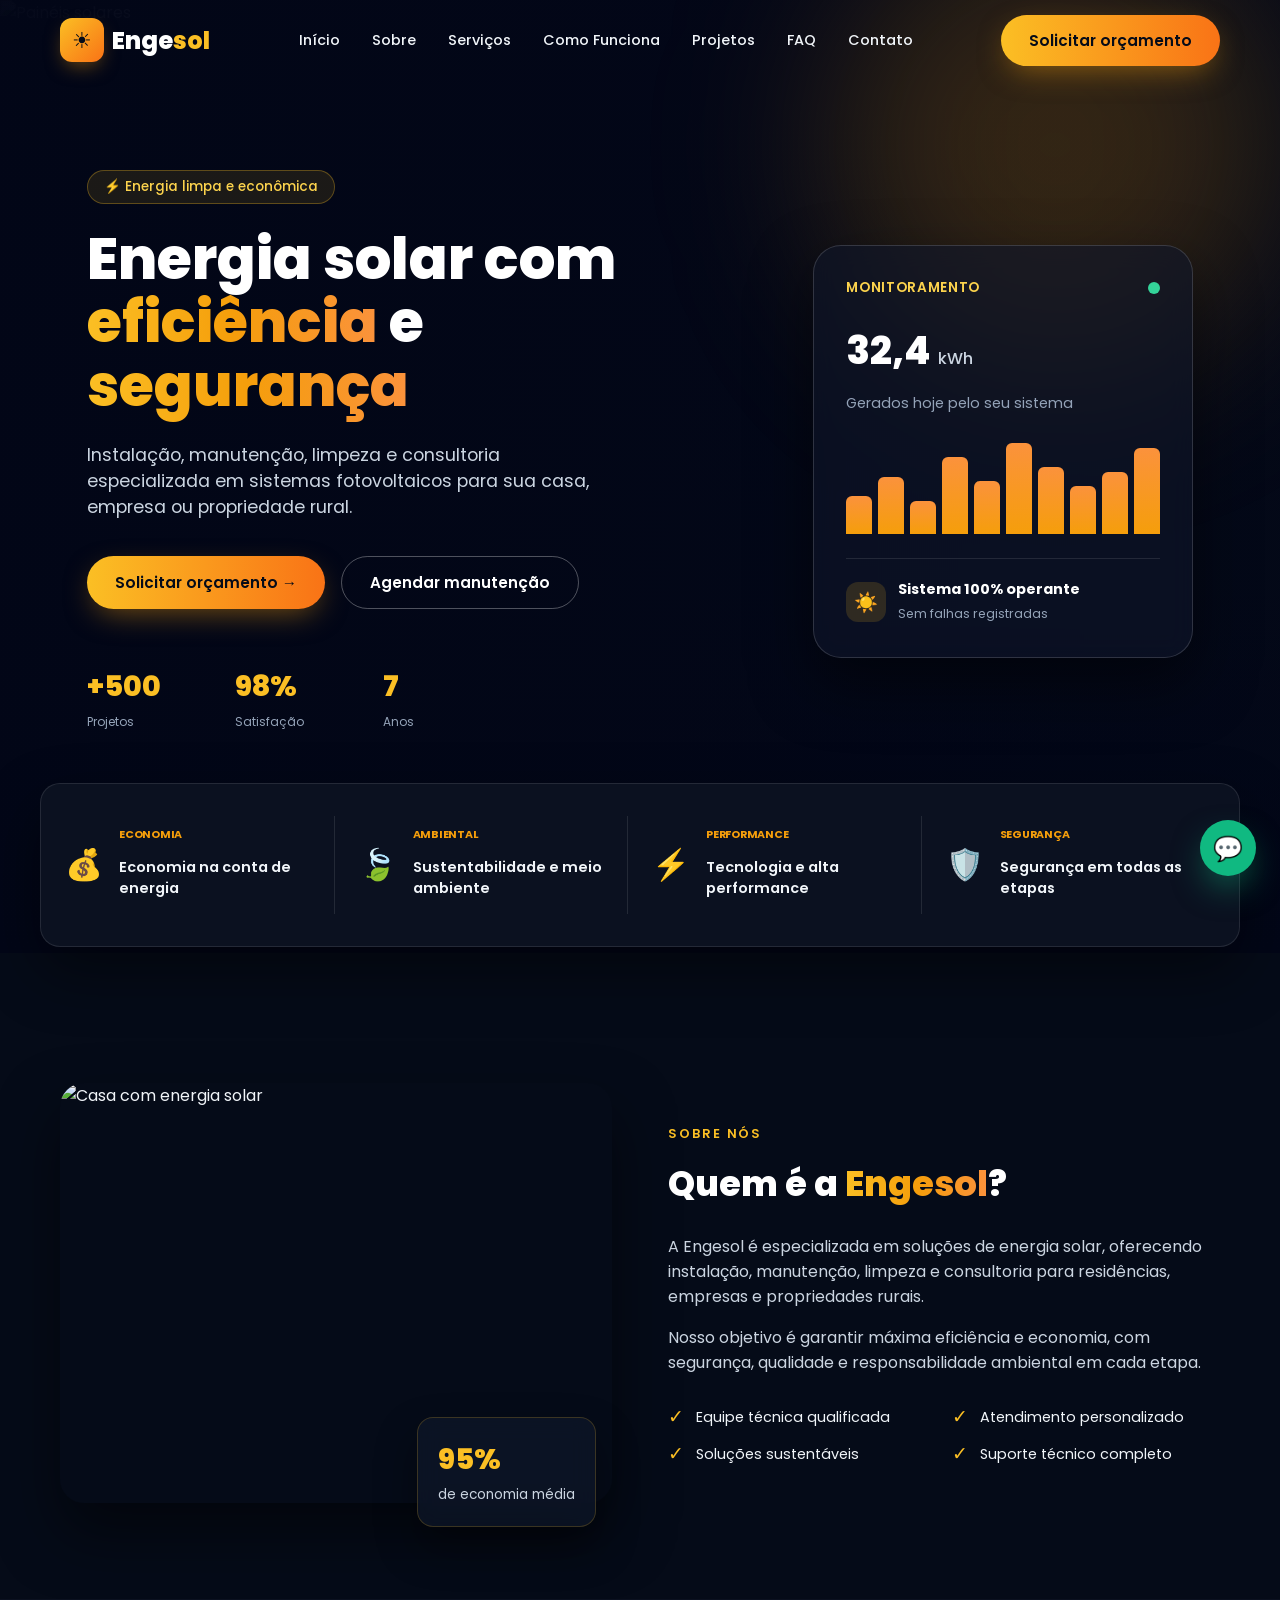
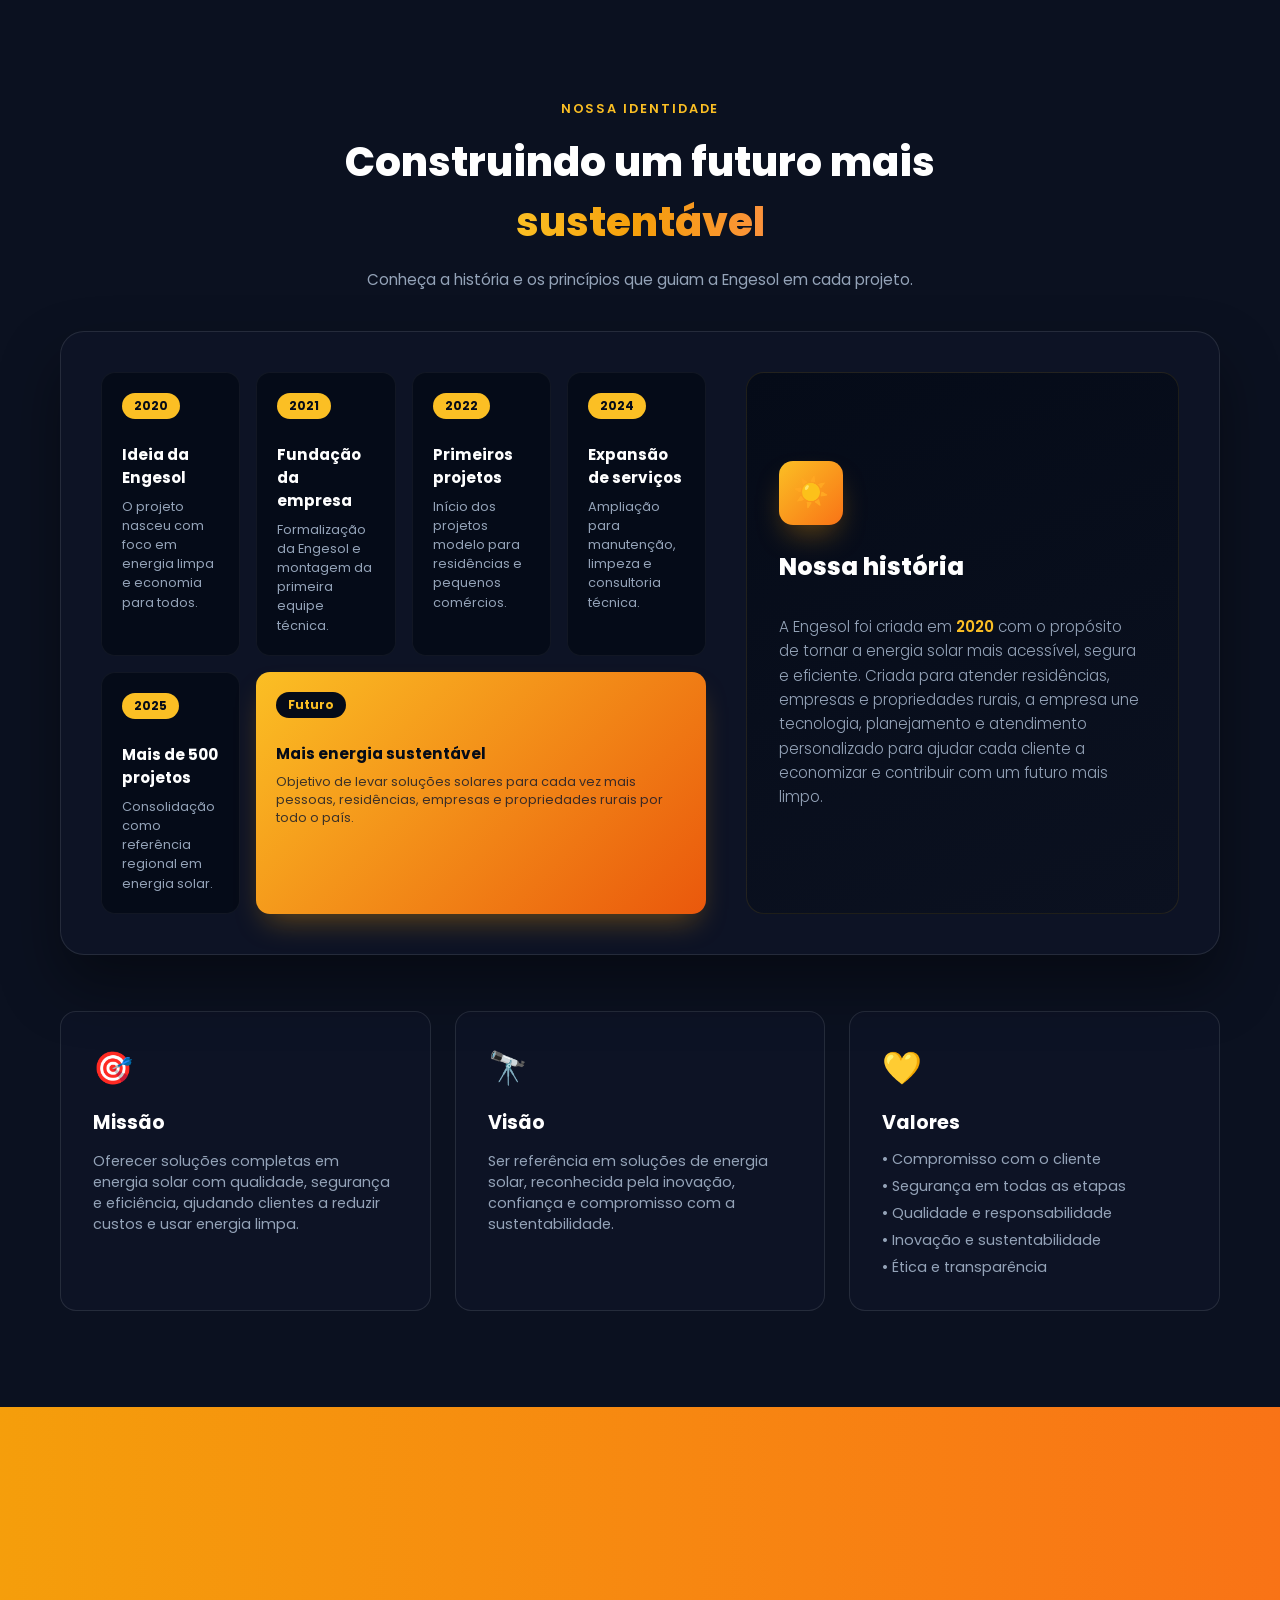
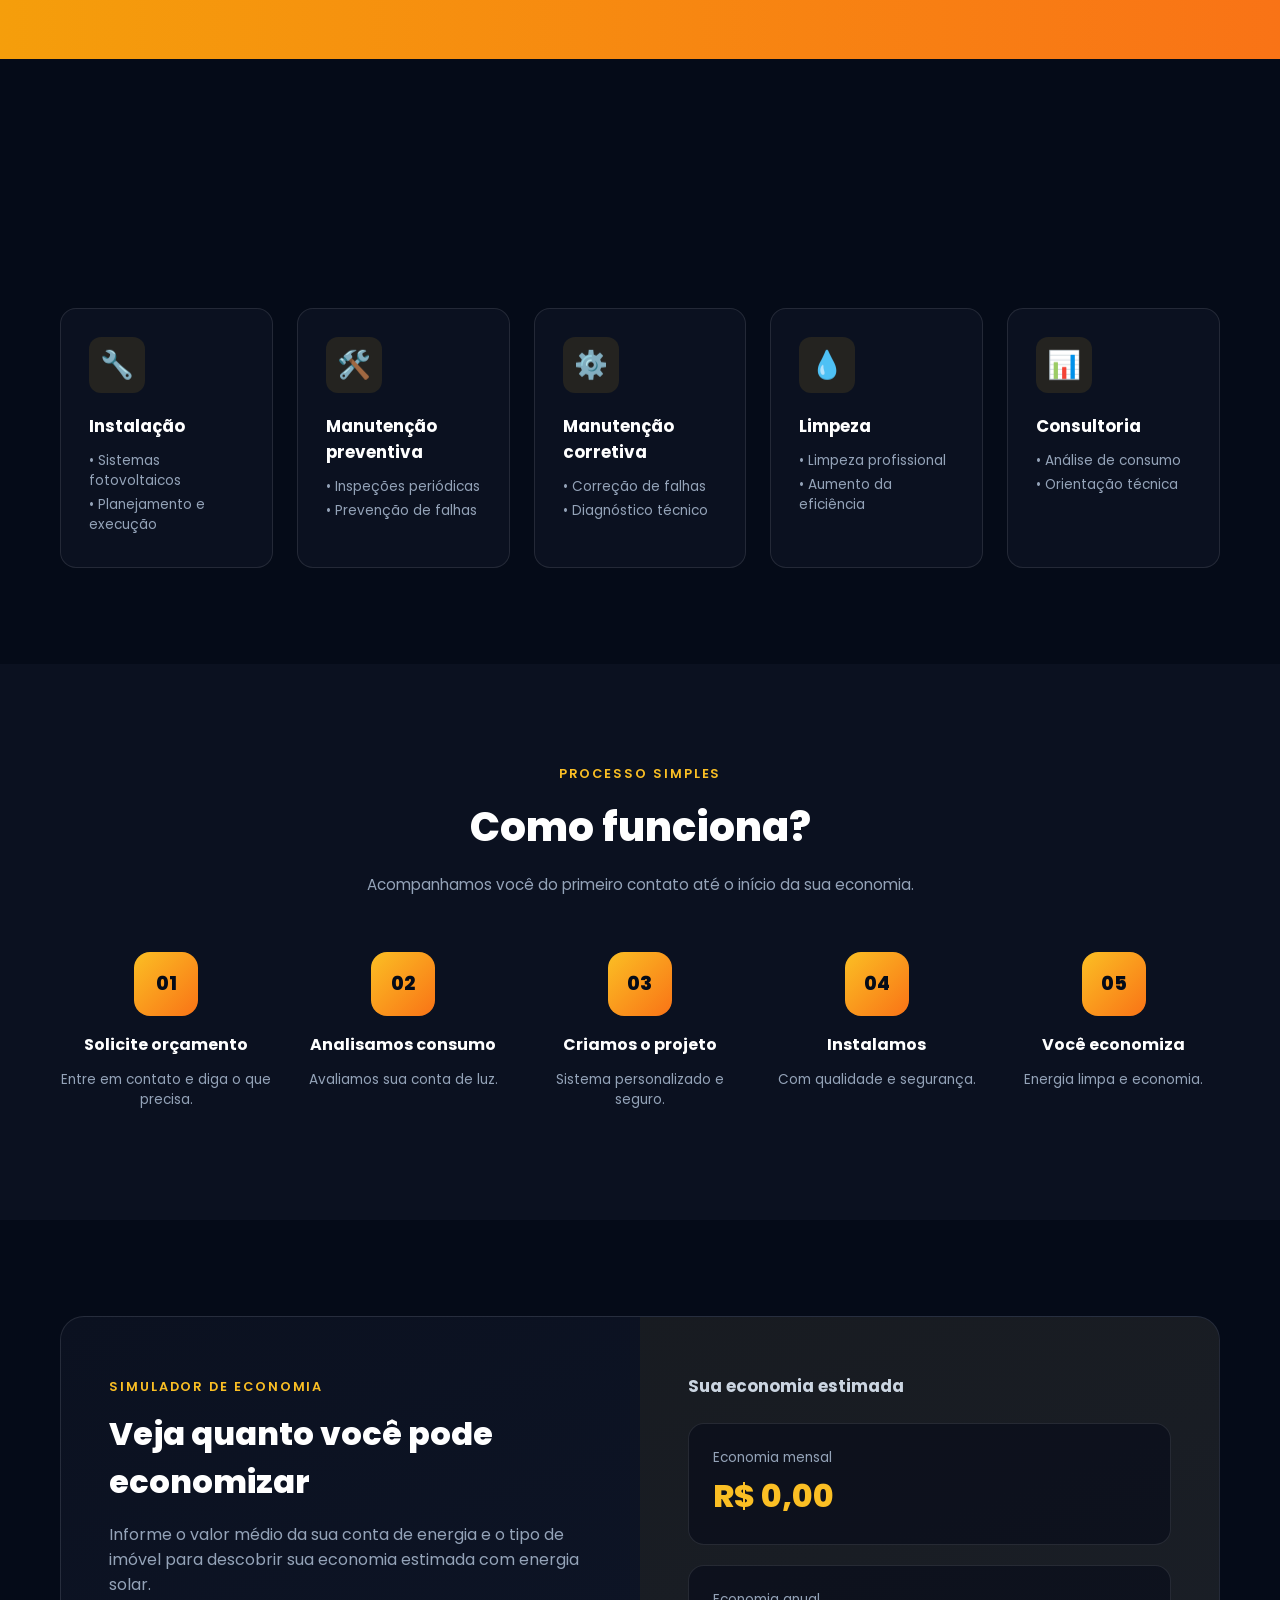
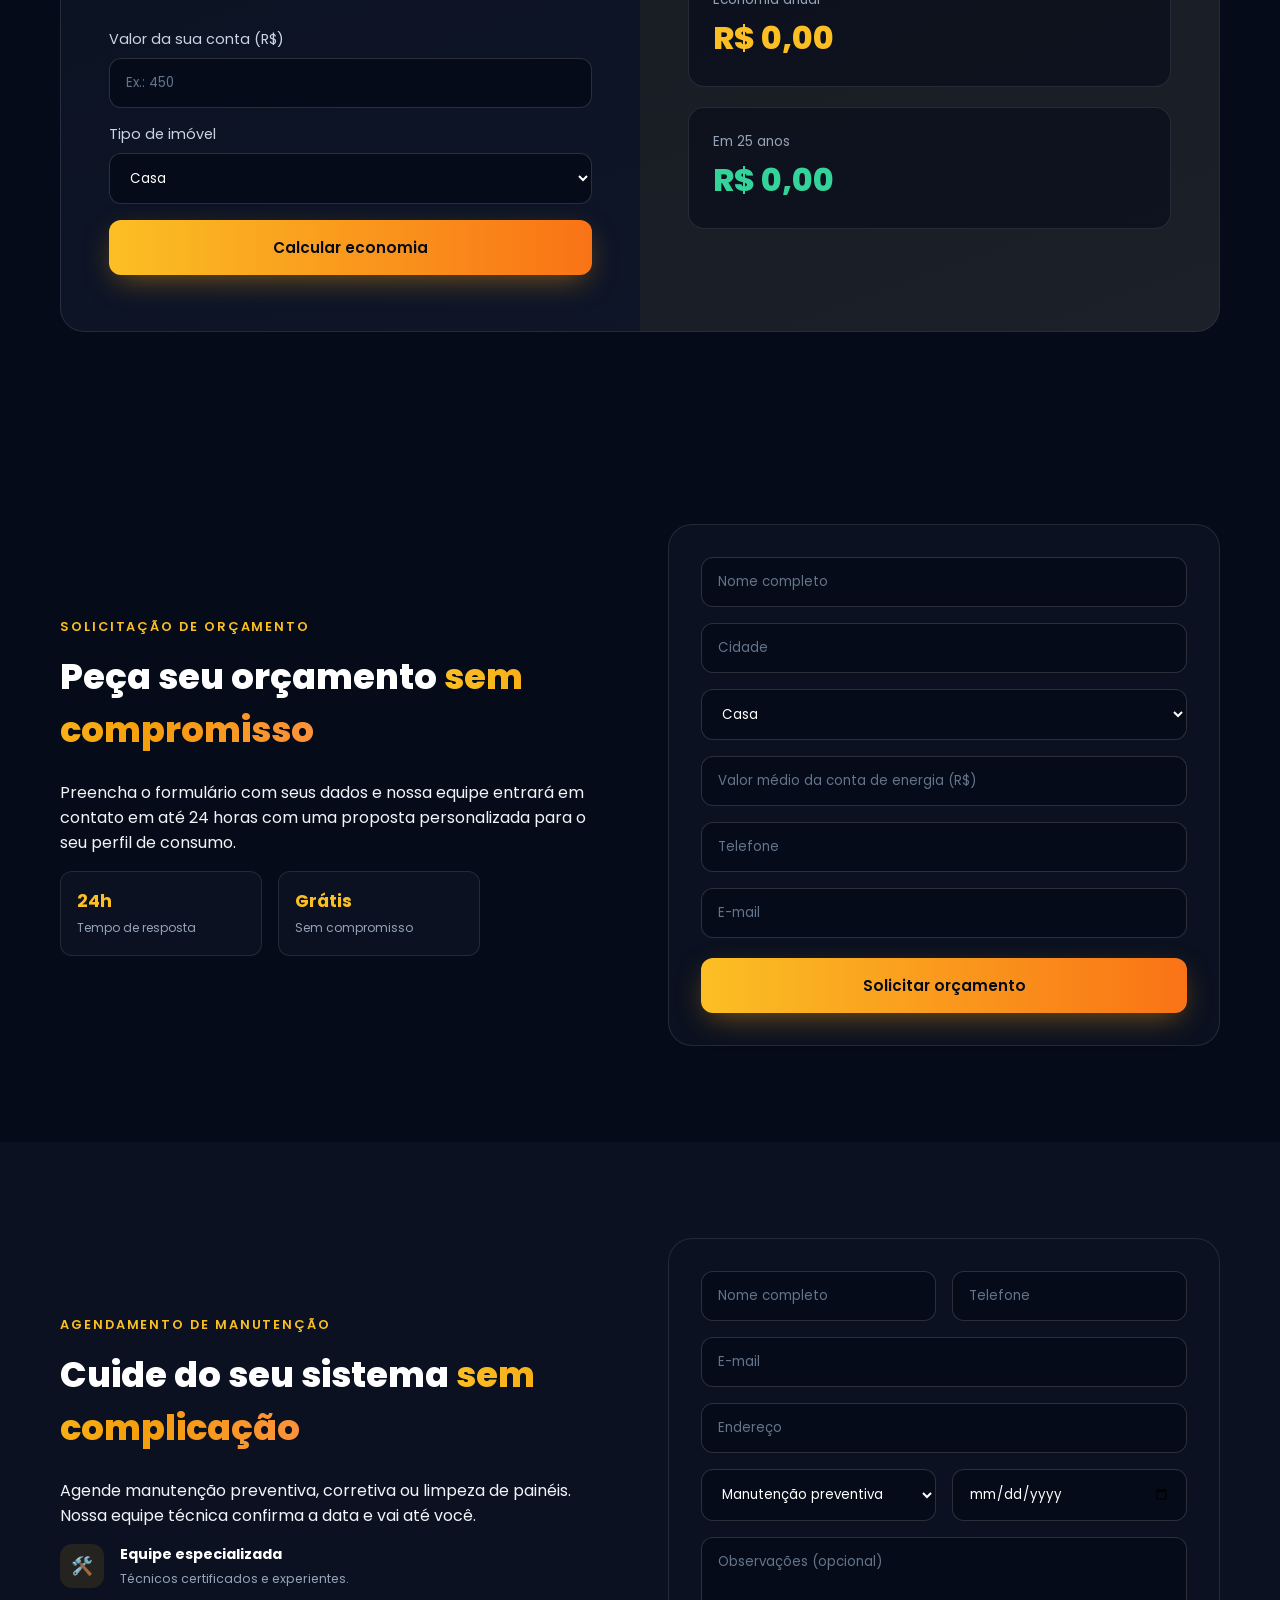
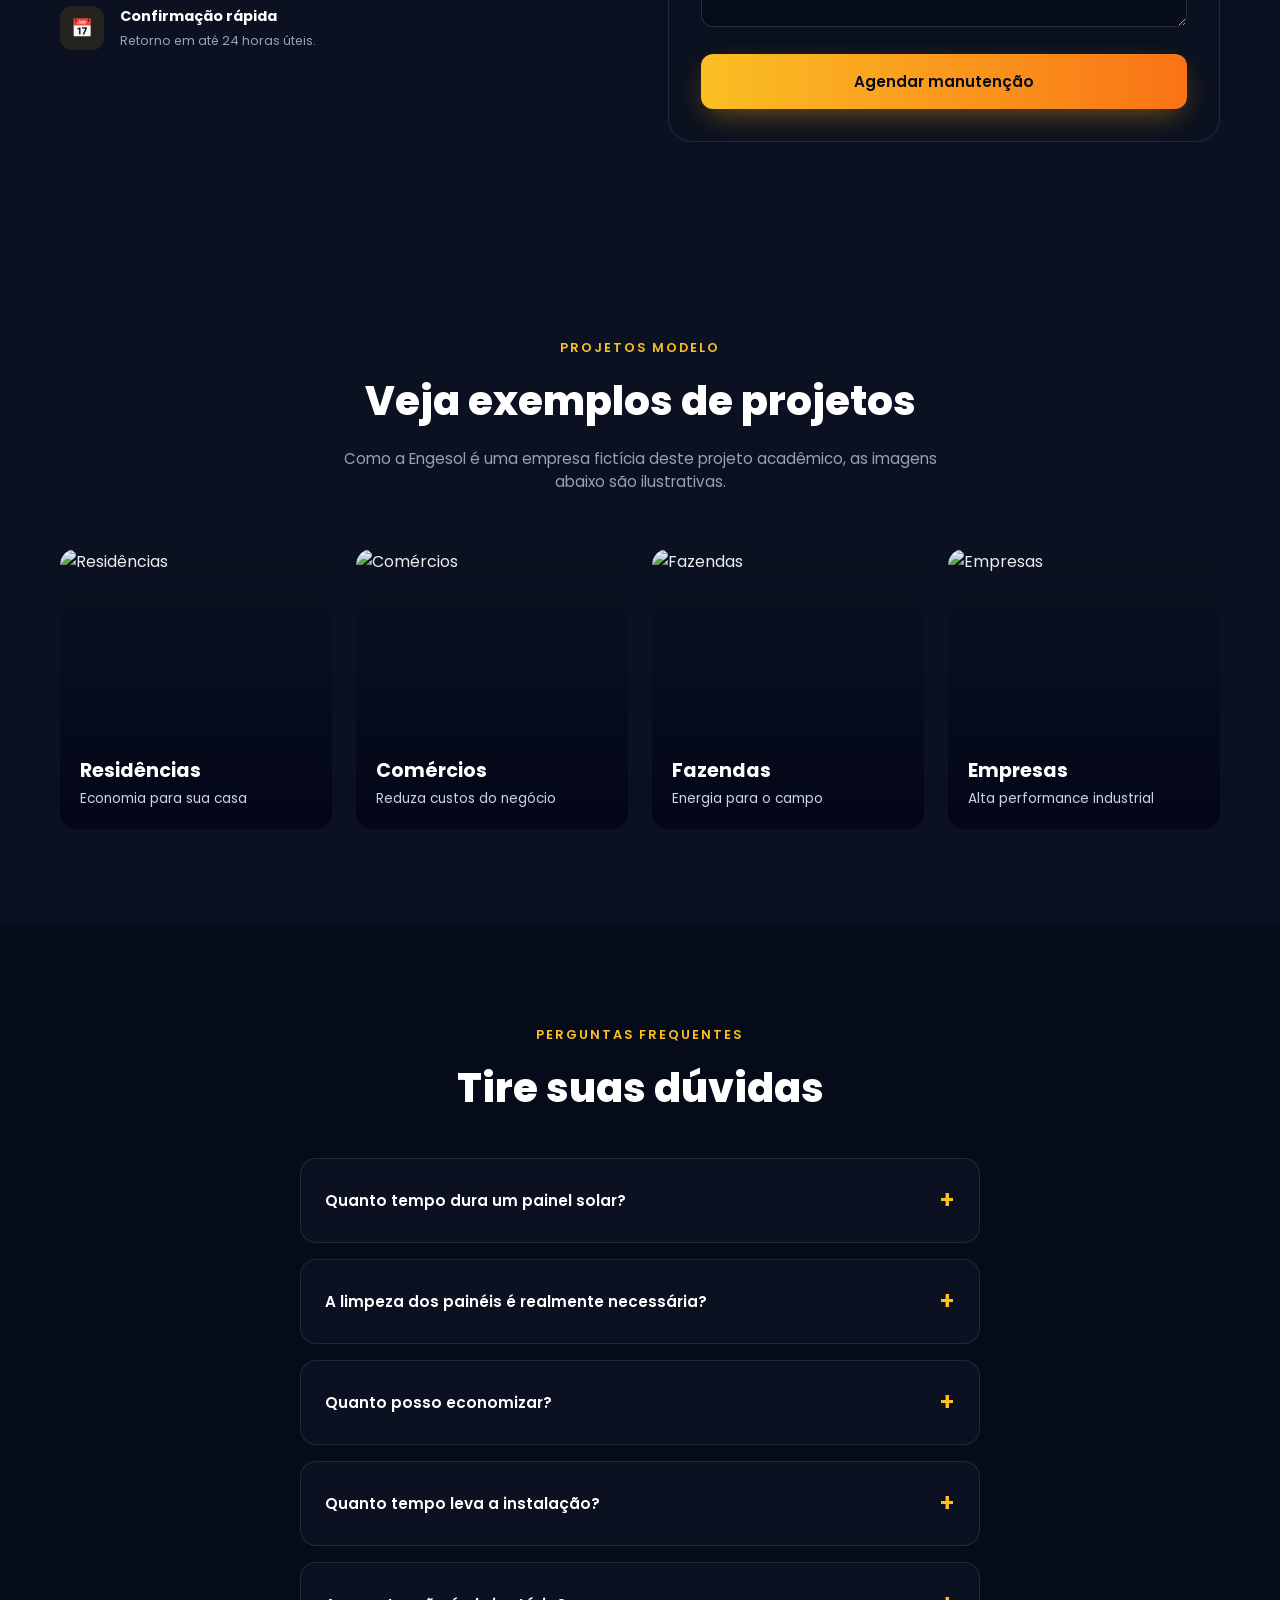
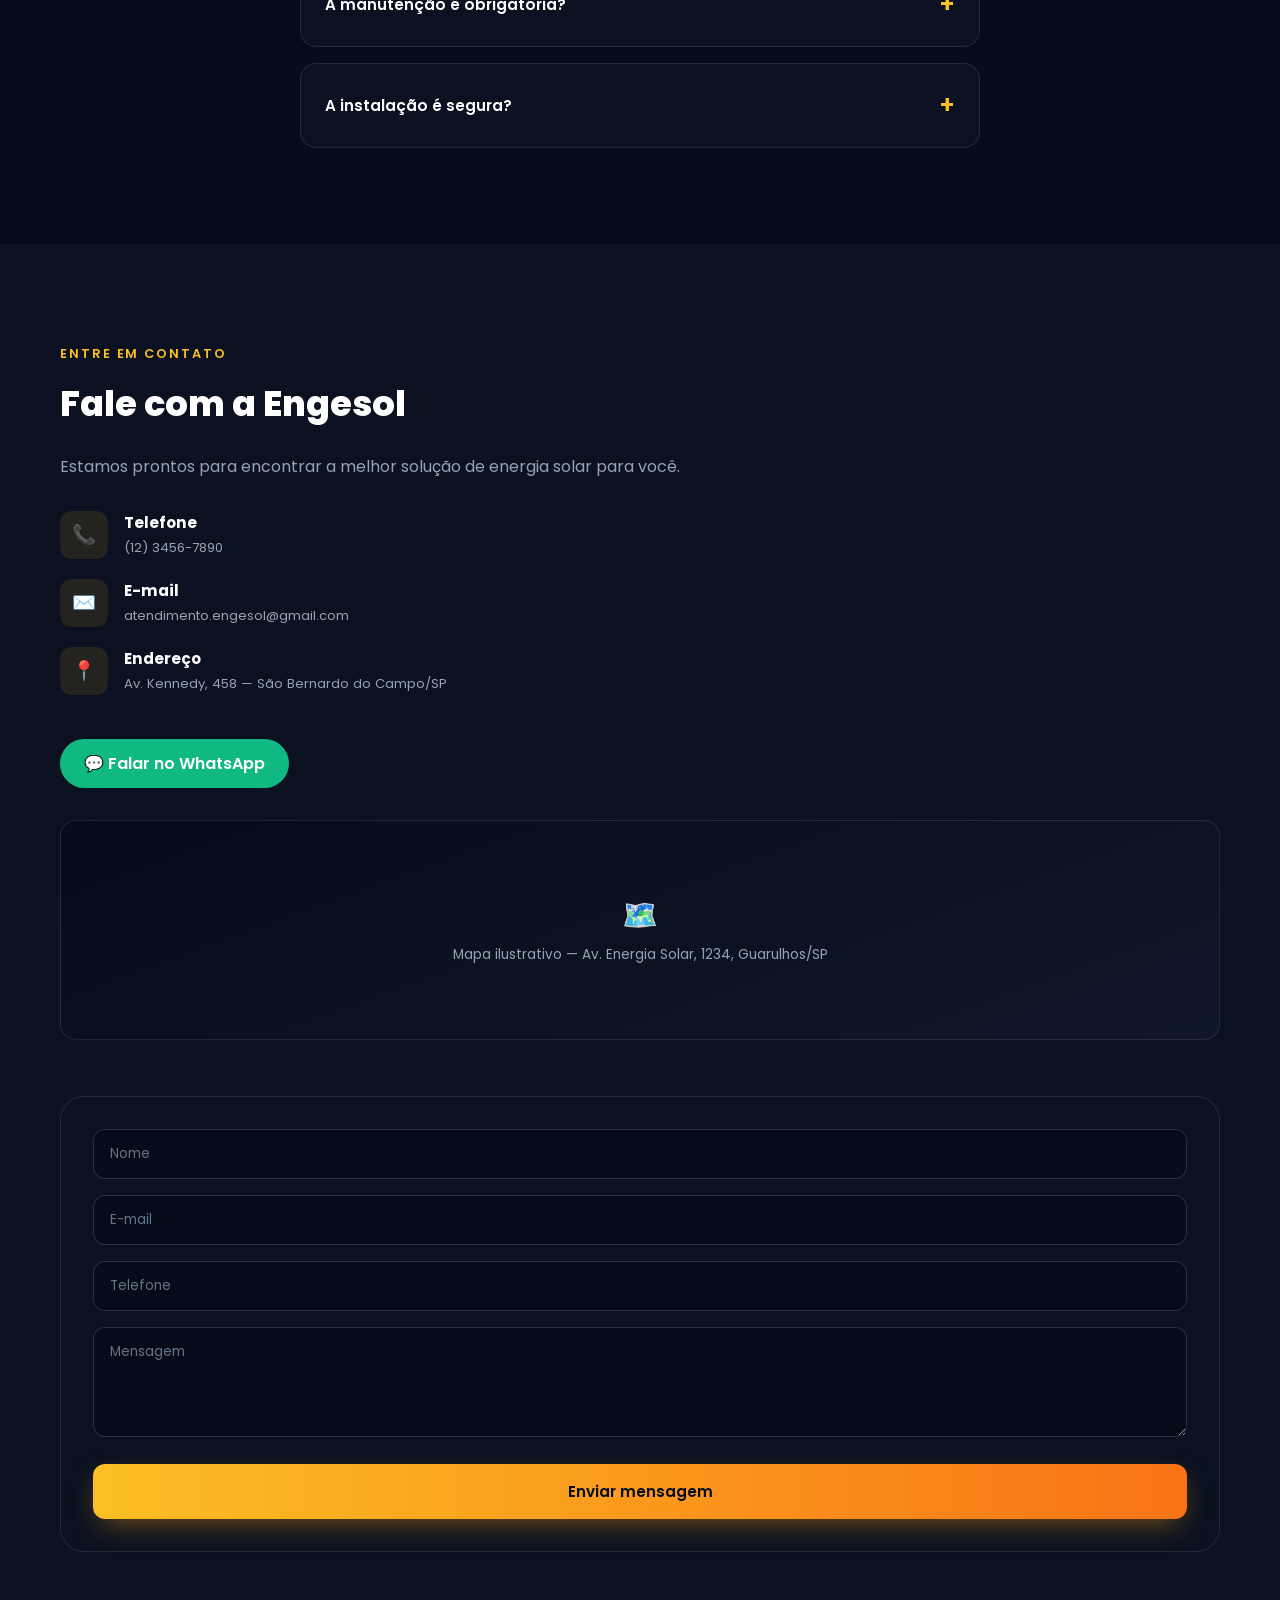
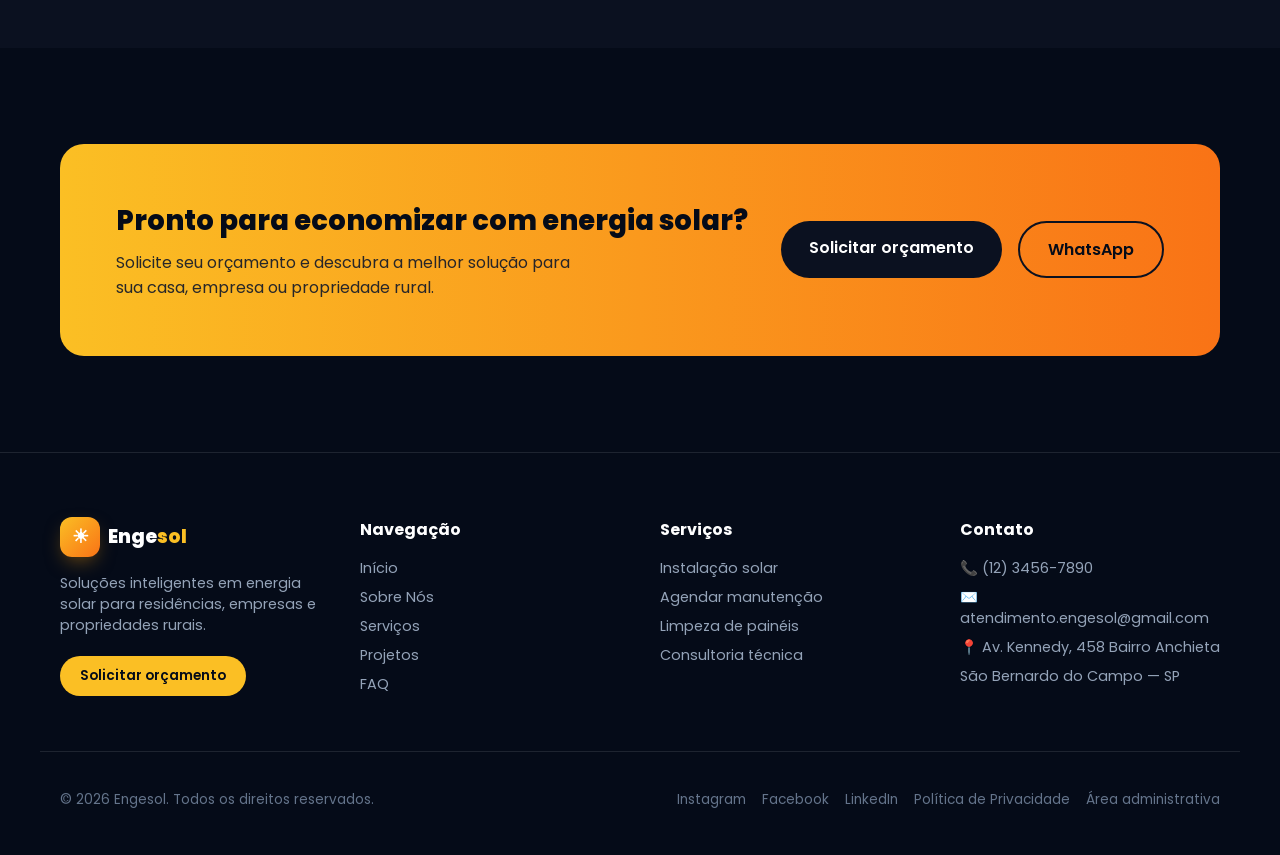
==== index.html @ 66b0f453 "Add files via upload" ====
<!DOCTYPE html>
<html lang="pt-BR">
<head>
<meta charset="UTF-8">
<meta name="viewport" content="width=device-width, initial-scale=1.0">
<title>Engesol — Energia Solar com Eficiência e Segurança</title>
<meta name="description" content="Engesol: instalação, manutenção, limpeza e consultoria em energia solar para residências, empresas e propriedades rurais.">
<link rel="stylesheet" href="./style.css">
</head>
<body>

<!-- ===== HEADER ===== -->
<header id="header">
  <div class="container header-inner">
    <a href="#inicio" class="logo">
      <span class="logo-icon">☀</span>
      <span class="logo-text">Enge<span>sol</span></span>
    </a>

    <nav class="nav-desktop">
      <a href="#inicio">Início</a>
      <a href="#sobre">Sobre</a>
      <a href="#servicos">Serviços</a>
      <a href="#como-funciona">Como Funciona</a>
      <a href="#projetos">Projetos</a>
      <a href="#faq">FAQ</a>
      <a href="#contato">Contato</a>
    </nav>

    <a href="#orcamento" class="btn btn-primary header-cta">Solicitar orçamento</a>

    <button id="hamburger" class="hamburger" aria-label="Abrir menu">☰</button>
  </div>

  <div id="mobileMenu" class="mobile-menu">
    <nav>
      <a href="#inicio">Início</a>
      <a href="#sobre">Sobre</a>
      <a href="#servicos">Serviços</a>
      <a href="#como-funciona">Como Funciona</a>
      <a href="#projetos">Projetos</a>
      <a href="#faq">FAQ</a>
      <a href="#contato">Contato</a>
      <a href="#orcamento" class="btn btn-primary">Solicitar orçamento</a>
    </nav>
  </div>
</header>

<!-- ===== HERO ===== -->
<section id="inicio">
  <div class="hero-bg">
    <img src="https://images.pexels.com/photos/35105457/pexels-photo-35105457.jpeg?auto=compress&cs=tinysrgb&fit=crop&h=900&w=1600" alt="Painéis solares">
  </div>
  <div class="hero-glow"></div>

  <div class="container hero-inner">
    <div class="hero-content">
      <span class="hero-badge reveal">⚡ Energia limpa e econômica</span>
      <h1 class="hero-title reveal">Energia solar com <span class="gradient-text">eficiência</span> e <span class="gradient-text">segurança</span></h1>
      <p class="hero-text reveal">Instalação, manutenção, limpeza e consultoria especializada em sistemas fotovoltaicos para sua casa, empresa ou propriedade rural.</p>
      <div class="hero-actions reveal">
        <a href="#orcamento" class="btn btn-primary">Solicitar orçamento →</a>
        <a href="#agendamento" class="btn btn-outline">Agendar manutenção</a>
      </div>
      <div class="hero-stats reveal">
        <div><strong>+500</strong><span>Projetos</span></div>
        <div><strong>98%</strong><span>Satisfação</span></div>
        <div><strong>7</strong><span>Anos</span></div>
      </div>
    </div>

    <div class="hero-card-wrap reveal">
      <div class="hero-card">
        <div class="hero-card-head">
          <span>MONITORAMENTO</span>
          <span class="pulse-dot"></span>
        </div>
        <p class="hero-card-value">32,4 <small>kWh</small></p>
        <p class="hero-card-sub">Gerados hoje pelo seu sistema</p>
        <div class="hero-chart">
          <div style="height:40%"></div><div style="height:60%"></div><div style="height:35%"></div>
          <div style="height:80%"></div><div style="height:55%"></div><div style="height:95%"></div>
          <div style="height:70%"></div><div style="height:50%"></div><div style="height:65%"></div><div style="height:90%"></div>
        </div>
        <div class="hero-card-foot">
          <span class="icon">☀️</span>
          <div><strong>Sistema 100% operante</strong><small>Sem falhas registradas</small></div>
        </div>
      </div>
    </div>
  </div>
</section>

<!-- ===== BENEFITS BAR ===== -->
<div class="benefits-wrap">
  <div class="benefits-box reveal">
    <div class="benefit-item"><span class="icon">💰</span><div><p class="tag">Economia</p><p class="label">Economia na conta de energia</p></div></div>
    <div class="benefit-item"><span class="icon">🍃</span><div><p class="tag">Ambiental</p><p class="label">Sustentabilidade e meio ambiente</p></div></div>
    <div class="benefit-item"><span class="icon">⚡</span><div><p class="tag">Performance</p><p class="label">Tecnologia e alta performance</p></div></div>
    <div class="benefit-item"><span class="icon">🛡️</span><div><p class="tag">Segurança</p><p class="label">Segurança em todas as etapas</p></div></div>
  </div>
</div>

<!-- ===== SOBRE ===== -->
<section id="sobre">
  <div class="container grid-2">
    <div class="about-img-wrap reveal">
      <img src="https://images.pexels.com/photos/12243093/pexels-photo-12243093.jpeg?auto=compress&cs=tinysrgb&fit=crop&h=700&w=900" alt="Casa com energia solar">
      <div class="about-badge"><strong>95%</strong><span>de economia média</span></div>
    </div>
    <div class="reveal">
      <span class="section-tag">SOBRE NÓS</span>
      <h2>Quem é a <span class="gradient-text">Engesol</span>?</h2>
      <p>A Engesol é especializada em soluções de energia solar, oferecendo instalação, manutenção, limpeza e consultoria para residências, empresas e propriedades rurais.</p>
      <p>Nosso objetivo é garantir máxima eficiência e economia, com segurança, qualidade e responsabilidade ambiental em cada etapa.</p>
      <ul class="check-list">
        <li>Equipe técnica qualificada</li>
        <li>Atendimento personalizado</li>
        <li>Soluções sustentáveis</li>
        <li>Suporte técnico completo</li>
      </ul>
    </div>
  </div>
</section>

<!-- ===== NOSSA IDENTIDADE ===== -->
<section id="identidade" class="bg-alt">
  <div class="container">
    <div class="section-head">
      <span class="section-tag reveal">Nossa identidade</span>
      <h2 class="reveal">Construindo um futuro mais <span class="gradient-text">sustentável</span></h2>
      <p class="reveal">Conheça a história e os princípios que guiam a Engesol em cada projeto.</p>
    </div>

    <div class="identity-box reveal">
      <div class="timeline-grid">
        <div class="timeline-card">
          <span class="timeline-year">2020</span>
          <h3>Ideia da Engesol</h3>
          <p>O projeto nasceu com foco em energia limpa e economia para todos.</p>
        </div>
        <div class="timeline-card">
          <span class="timeline-year">2021</span>
          <h3>Fundação da empresa</h3>
          <p>Formalização da Engesol e montagem da primeira equipe técnica.</p>
        </div>
        <div class="timeline-card">
          <span class="timeline-year">2022</span>
          <h3>Primeiros projetos</h3>
          <p>Início dos projetos modelo para residências e pequenos comércios.</p>
        </div>
        <div class="timeline-card">
          <span class="timeline-year">2024</span>
          <h3>Expansão de serviços</h3>
          <p>Ampliação para manutenção, limpeza e consultoria técnica.</p>
        </div>
        <div class="timeline-card">
          <span class="timeline-year">2025</span>
          <h3>Mais de 500 projetos</h3>
          <p>Consolidação como referência regional em energia solar.</p>
        </div>
        <div class="timeline-future">
          <span class="timeline-year">Futuro</span>
          <h3>Mais energia sustentável</h3>
          <p>Objetivo de levar soluções solares para cada vez mais pessoas, residências, empresas e propriedades rurais por todo o país.</p>
        </div>
      </div>

      <div class="identity-history">
        <div class="icon-box">☀️</div>
        <h3>Nossa história</h3>
        <p>A Engesol foi criada em <strong>2020</strong> com o propósito de tornar a energia solar mais acessível, segura e eficiente. Criada para atender residências, empresas e propriedades rurais, a empresa une tecnologia, planejamento e atendimento personalizado para ajudar cada cliente a economizar e contribuir com um futuro mais limpo.</p>
      </div>
    </div>

    <div class="pillars-grid">
      <div class="pillar-card reveal">
        <div class="emoji">🎯</div>
        <h3>Missão</h3>
        <p>Oferecer soluções completas em energia solar com qualidade, segurança e eficiência, ajudando clientes a reduzir custos e usar energia limpa.</p>
      </div>
      <div class="pillar-card reveal">
        <div class="emoji">🔭</div>
        <h3>Visão</h3>
        <p>Ser referência em soluções de energia solar, reconhecida pela inovação, confiança e compromisso com a sustentabilidade.</p>
      </div>
      <div class="pillar-card reveal">
        <div class="emoji">💛</div>
        <h3>Valores</h3>
        <ul>
          <li>• Compromisso com o cliente</li>
          <li>• Segurança em todas as etapas</li>
          <li>• Qualidade e responsabilidade</li>
          <li>• Inovação e sustentabilidade</li>
          <li>• Ética e transparência</li>
        </ul>
      </div>
    </div>
  </div>
</section>

<!-- ===== STATS ===== -->
<section class="stats-section">
  <div class="stats-bg"></div>
  <div class="container stats-grid">
    <div class="reveal"><strong class="counter" data-target="500" data-suffix="+">0</strong><span>Projetos Modelo</span></div>
    <div class="reveal"><strong class="counter" data-target="98" data-suffix="%">0</strong><span>Clientes Satisfeitos</span></div>
    <div class="reveal"><strong class="counter" data-target="7" data-suffix="+">0</strong><span>Anos de Experiência</span></div>
    <div class="reveal"><strong class="counter" data-target="15" data-suffix=" MW">0</strong><span>Energia Gerada</span></div>
  </div>
</section>

<!-- ===== SERVIÇOS ===== -->
<section id="servicos">
  <div class="container">
    <div class="section-head reveal">
      <span class="section-tag">NOSSOS SERVIÇOS</span>
      <h2>Soluções completas para você</h2>
    </div>
    <div class="services-grid">
      <div class="service-card reveal">
        <div class="icon-box">🔧</div>
        <h3>Instalação</h3>
        <ul><li>• Sistemas fotovoltaicos</li><li>• Planejamento e execução</li></ul>
      </div>
      <div class="service-card reveal">
        <div class="icon-box">🛠️</div>
        <h3>Manutenção preventiva</h3>
        <ul><li>• Inspeções periódicas</li><li>• Prevenção de falhas</li></ul>
      </div>
      <div class="service-card reveal">
        <div class="icon-box">⚙️</div>
        <h3>Manutenção corretiva</h3>
        <ul><li>• Correção de falhas</li><li>• Diagnóstico técnico</li></ul>
      </div>
      <div class="service-card reveal">
        <div class="icon-box">💧</div>
        <h3>Limpeza</h3>
        <ul><li>• Limpeza profissional</li><li>• Aumento da eficiência</li></ul>
      </div>
      <div class="service-card reveal">
        <div class="icon-box">📊</div>
        <h3>Consultoria</h3>
        <ul><li>• Análise de consumo</li><li>• Orientação técnica</li></ul>
      </div>
    </div>
  </div>
</section>

<!-- ===== COMO FUNCIONA ===== -->
<section id="como-funciona" class="bg-alt">
  <div class="container">
    <div class="section-head reveal">
      <span class="section-tag">PROCESSO SIMPLES</span>
      <h2>Como funciona?</h2>
      <p>Acompanhamos você do primeiro contato até o início da sua economia.</p>
    </div>
    <div class="steps-grid">
      <div class="step-item reveal"><div class="step-num">01</div><h3>Solicite orçamento</h3><p>Entre em contato e diga o que precisa.</p></div>
      <div class="step-item reveal"><div class="step-num">02</div><h3>Analisamos consumo</h3><p>Avaliamos sua conta de luz.</p></div>
      <div class="step-item reveal"><div class="step-num">03</div><h3>Criamos o projeto</h3><p>Sistema personalizado e seguro.</p></div>
      <div class="step-item reveal"><div class="step-num">04</div><h3>Instalamos</h3><p>Com qualidade e segurança.</p></div>
      <div class="step-item reveal"><div class="step-num">05</div><h3>Você economiza</h3><p>Energia limpa e economia.</p></div>
    </div>
  </div>
</section>

<!-- ===== SIMULADOR ===== -->
<section id="simulador">
  <div class="container">
    <div class="simulator-box reveal">
      <div class="simulator-form">
        <span class="section-tag">SIMULADOR DE ECONOMIA</span>
        <h2>Veja quanto você pode economizar</h2>
        <p>Informe o valor médio da sua conta de energia e o tipo de imóvel para descobrir sua economia estimada com energia solar.</p>

        <label class="form-label">Valor da sua conta (R$)</label>
        <input id="simConta" type="number" placeholder="Ex.: 450" class="form-input">

        <label class="form-label">Tipo de imóvel</label>
        <select id="simTipo" class="form-select">
          <option>Casa</option>
          <option>Comércio</option>
          <option>Indústria</option>
          <option>Propriedade rural</option>
        </select>

        <button id="simCalcular" class="btn btn-primary" style="width:100%; justify-content:center; border-radius:12px; padding:16px;">Calcular economia</button>
      </div>
      <div class="simulator-result">
        <h3>Sua economia estimada</h3>
        <div class="result-card">
          <p>Economia mensal</p>
          <p id="simMensal">R$ 0,00</p>
        </div>
        <div class="result-card">
          <p>Economia anual</p>
          <p id="simAnual">R$ 0,00</p>
        </div>
        <div class="result-card total">
          <p>Em 25 anos</p>
          <p id="simTotal">R$ 0,00</p>
        </div>
      </div>
    </div>
  </div>
</section>

<!-- ===== SOLICITAÇÃO DE ORÇAMENTO ===== -->
<section id="orcamento" class="split-section">
  <div class="container grid-2">
    <div class="reveal">
      <span class="section-tag">SOLICITAÇÃO DE ORÇAMENTO</span>
      <h2>Peça seu orçamento <span class="gradient-text">sem compromisso</span></h2>
      <p>Preencha o formulário com seus dados e nossa equipe entrará em contato em até 24 horas com uma proposta personalizada para o seu perfil de consumo.</p>
      <div class="mini-stats">
        <div class="mini-stat"><strong>24h</strong><span>Tempo de resposta</span></div>
        <div class="mini-stat"><strong>Grátis</strong><span>Sem compromisso</span></div>
      </div>
    </div>

    <form id="quoteForm" class="form-card reveal" novalidate>
      <input type="text" name="nome" placeholder="Nome completo" class="form-input">
      <p id="err-quote-nome" class="field-error" style="display:none"></p>

      <input type="text" name="cidade" placeholder="Cidade" class="form-input">
      <p id="err-quote-cidade" class="field-error" style="display:none"></p>

      <select name="tipoImovel" class="form-select">
        <option>Casa</option>
        <option>Comércio</option>
        <option>Indústria</option>
        <option>Propriedade rural</option>
      </select>

      <input type="text" name="valorConta" placeholder="Valor médio da conta de energia (R$)" class="form-input">
      <p id="err-quote-valor" class="field-error" style="display:none"></p>

      <input type="tel" name="telefone" placeholder="Telefone" class="form-input">
      <p id="err-quote-telefone" class="field-error" style="display:none"></p>

      <input type="email" name="email" placeholder="E-mail" class="form-input">
      <p id="err-quote-email" class="field-error" style="display:none"></p>

      <button type="submit" class="btn btn-primary">Solicitar orçamento</button>
      <p id="quoteSuccess" class="success-msg">✓ Obrigado! Nossa equipe entrará em contato em até 24 horas.</p>
    </form>
  </div>
</section>

<!-- ===== AGENDAMENTO DE MANUTENÇÃO ===== -->
<section id="agendamento" class="split-section bg-alt">
  <div class="container grid-2">
    <form id="scheduleForm" class="form-card reveal" style="order:2" novalidate>
      <div class="form-row two-col">
        <div>
          <input type="text" name="nome" placeholder="Nome completo" class="form-input">
          <p id="err-sched-nome" class="field-error" style="display:none"></p>
        </div>
        <div>
          <input type="tel" name="telefone" placeholder="Telefone" class="form-input">
          <p id="err-sched-telefone" class="field-error" style="display:none"></p>
        </div>
      </div>

      <input type="email" name="email" placeholder="E-mail" class="form-input">
      <p id="err-sched-email" class="field-error" style="display:none"></p>

      <input type="text" name="endereco" placeholder="Endereço" class="form-input">
      <p id="err-sched-endereco" class="field-error" style="display:none"></p>

      <div class="form-row two-col">
        <select name="tipoServico" class="form-select">
          <option>Manutenção preventiva</option>
          <option>Manutenção corretiva</option>
          <option>Limpeza de painéis</option>
          <option>Consultoria técnica</option>
        </select>
        <div>
          <input type="date" name="dataDesejada" class="form-input">
          <p id="err-sched-data" class="field-error" style="display:none"></p>
        </div>
      </div>

      <textarea name="observacoes" rows="3" placeholder="Observações (opcional)" class="form-textarea"></textarea>

      <button type="submit" class="btn btn-primary">Agendar manutenção</button>
      <p id="scheduleSuccess" class="success-msg">✓ Solicitação registrada! Em breve confirmaremos o agendamento.</p>
    </form>

    <div class="reveal" style="order:1">
      <span class="section-tag">AGENDAMENTO DE MANUTENÇÃO</span>
      <h2>Cuide do seu sistema <span class="gradient-text">sem complicação</span></h2>
      <p>Agende manutenção preventiva, corretiva ou limpeza de painéis. Nossa equipe técnica confirma a data e vai até você.</p>

      <div class="benefit-row">
        <span class="icon">🛠️</span>
        <div><strong>Equipe especializada</strong><span>Técnicos certificados e experientes.</span></div>
      </div>
      <div class="benefit-row">
        <span class="icon">📅</span>
        <div><strong>Confirmação rápida</strong><span>Retorno em até 24 horas úteis.</span></div>
      </div>
    </div>
  </div>
</section>

<!-- ===== PROJETOS ===== -->
<section id="projetos" class="bg-alt">
  <div class="container">
    <div class="section-head reveal">
      <span class="section-tag">PROJETOS MODELO</span>
      <h2>Veja exemplos de projetos</h2>
      <p>Como a Engesol é uma empresa fictícia deste projeto acadêmico, as imagens abaixo são ilustrativas.</p>
    </div>
    <div class="projects-grid">
      <div class="project-card reveal">
        <img src="https://images.pexels.com/photos/13558357/pexels-photo-13558357.jpeg?auto=compress&cs=tinysrgb&fit=crop&h=700&w=900" alt="Residências">
        <div class="project-info"><h3>Residências</h3><p>Economia para sua casa</p></div>
      </div>
      <div class="project-card reveal">
        <img src="https://images.pexels.com/photos/9799994/pexels-photo-9799994.jpeg?auto=compress&cs=tinysrgb&fit=crop&h=700&w=900" alt="Comércios">
        <div class="project-info"><h3>Comércios</h3><p>Reduza custos do negócio</p></div>
      </div>
      <div class="project-card reveal">
        <img src="https://images.pexels.com/photos/15751131/pexels-photo-15751131.jpeg?auto=compress&cs=tinysrgb&fit=crop&h=700&w=900" alt="Fazendas">
        <div class="project-info"><h3>Fazendas</h3><p>Energia para o campo</p></div>
      </div>
      <div class="project-card reveal">
        <img src="https://images.pexels.com/photos/37795201/pexels-photo-37795201.jpeg?auto=compress&cs=tinysrgb&fit=crop&h=700&w=900" alt="Empresas">
        <div class="project-info"><h3>Empresas</h3><p>Alta performance industrial</p></div>
      </div>
    </div>
  </div>
</section>

<!-- ===== FAQ ===== -->
<section id="faq">
  <div class="container faq-wrap">
    <div class="section-head reveal">
      <span class="section-tag">PERGUNTAS FREQUENTES</span>
      <h2>Tire suas dúvidas</h2>
    </div>
    <div class="faq-list">
      <div class="faq-item reveal">
        <button class="faq-question"><span>Quanto tempo dura um painel solar?</span><span class="icon">+</span></button>
        <div class="faq-answer"><p>Em média, os painéis solares têm vida útil superior a 25 anos.</p></div>
      </div>
      <div class="faq-item reveal">
        <button class="faq-question"><span>A limpeza dos painéis é realmente necessária?</span><span class="icon">+</span></button>
        <div class="faq-answer"><p>Sim. A limpeza periódica evita perda de eficiência causada por poeira, folhas e sujeira acumulada.</p></div>
      </div>
      <div class="faq-item reveal">
        <button class="faq-question"><span>Quanto posso economizar?</span><span class="icon">+</span></button>
        <div class="faq-answer"><p>Dependendo do consumo e do tipo de imóvel, a economia pode chegar a até 95% da conta de energia.</p></div>
      </div>
      <div class="faq-item reveal">
        <button class="faq-question"><span>Quanto tempo leva a instalação?</span><span class="icon">+</span></button>
        <div class="faq-answer"><p>Normalmente entre 1 e 5 dias, dependendo do porte e da complexidade do projeto.</p></div>
      </div>
      <div class="faq-item reveal">
        <button class="faq-question"><span>A manutenção é obrigatória?</span><span class="icon">+</span></button>
        <div class="faq-answer"><p>Não é obrigatória por lei, mas é fortemente recomendada para manter a garantia e a eficiência do sistema.</p></div>
      </div>
      <div class="faq-item reveal">
        <button class="faq-question"><span>A instalação é segura?</span><span class="icon">+</span></button>
        <div class="faq-answer"><p>Sim. Todos os projetos seguem normas técnicas (NBR 16690) e padrões rígidos de segurança.</p></div>
      </div>
    </div>
  </div>
</section>

<!-- ===== CONTATO ===== -->
<section id="contato" class="bg-alt">
  <div class="container grid-2" style="display:grid; gap:56px;">
    <div class="reveal">
      <span class="section-tag">ENTRE EM CONTATO</span>
      <h2 style="font-size:2.2rem; font-weight:800; margin:12px 0 24px; color:#fff;">Fale com a Engesol</h2>
      <p style="color:#94a3b8; margin-bottom:32px;">Estamos prontos para encontrar a melhor solução de energia solar para você.</p>

      <div class="contact-info-item"><span class="icon">📞</span><div><strong>Telefone</strong><span>(12) 3456-7890</span></div></div>
      <div class="contact-info-item"><span class="icon">✉️</span><div><strong>E-mail</strong><span>atendimento.engesol@gmail.com</span></div></div>
      <div class="contact-info-item"><span class="icon">📍</span><div><strong>Endereço</strong><span>Av. Kennedy, 458  — São Bernardo do Campo/SP</span></div></div>

      <a href="https://wa.me/551234567890" target="_blank" class="whatsapp-link">💬 Falar no WhatsApp</a>

      <div class="map-placeholder">
        <div>
          <p class="pin">🗺️</p>
          <p>Mapa ilustrativo — Av. Energia Solar, 1234, Guarulhos/SP</p>
        </div>
      </div>
    </div>

    <form id="contactForm" class="form-card reveal">
      <input required type="text" name="nome" placeholder="Nome" class="form-input">
      <input required type="email" name="email" placeholder="E-mail" class="form-input">
      <input type="tel" name="telefone" placeholder="Telefone" class="form-input">
      <textarea rows="4" name="mensagem" placeholder="Mensagem" class="form-textarea"></textarea>
      <button type="submit" class="btn btn-primary">Enviar mensagem</button>
      <p id="contactSuccess" class="success-msg">✓ Mensagem enviada! Em breve entraremos em contato.</p>
    </form>
  </div>
</section>

<!-- ===== CTA FINAL ===== -->
<section>
  <div class="container">
    <div class="cta-box reveal">
      <div>
        <h2>Pronto para economizar com energia solar?</h2>
        <p>Solicite seu orçamento e descubra a melhor solução para sua casa, empresa ou propriedade rural.</p>
      </div>
      <div class="cta-actions">
        <a href="#orcamento" class="btn-dark">Solicitar orçamento</a>
        <a href="https://wa.me/551234567890" target="_blank" class="btn-border">WhatsApp</a>
      </div>
    </div>
  </div>
</section>

<!-- ===== FOOTER ===== -->
<footer>
  <div class="container footer-grid">
    <div class="footer-col">
      <div class="footer-logo">
        <span class="logo-icon">☀</span>
        <span>Enge<span style="color:#fbbf24">sol</span></span>
      </div>
      <p>Soluções inteligentes em energia solar para residências, empresas e propriedades rurais.</p>
      <a href="#orcamento" class="footer-mini-btn">Solicitar orçamento</a>
    </div>
    <div class="footer-col">
      <h4>Navegação</h4>
      <ul>
        <li><a href="#inicio">Início</a></li>
        <li><a href="#sobre">Sobre Nós</a></li>
        <li><a href="#servicos">Serviços</a></li>
        <li><a href="#projetos">Projetos</a></li>
        <li><a href="#faq">FAQ</a></li>
      </ul>
    </div>
    <div class="footer-col">
      <h4>Serviços</h4>
      <ul>
        <li><a href="#servicos">Instalação solar</a></li>
        <li><a href="#agendamento">Agendar manutenção</a></li>
        <li><a href="#servicos">Limpeza de painéis</a></li>
        <li><a href="#servicos">Consultoria técnica</a></li>
      </ul>
    </div>
    <div class="footer-col">
      <h4>Contato</h4>
      <ul>
        <li>📞 (12) 3456-7890</li>
        <li>✉️ atendimento.engesol@gmail.com</li>
        <li>📍 Av. Kennedy, 458 Bairro Anchieta</li>
        <li> São Bernardo do Campo — SP</li>
      </ul>
    </div>
  </div>
  <div class="footer-bottom">
    <p>© 2026 Engesol. Todos os direitos reservados.</p>
    <div class="socials">
      <a href="#">Instagram</a>
      <a href="#">Facebook</a>
      <a href="#">LinkedIn</a>
      <a href="./politica-de-privacidade.html">Política de Privacidade</a>
      <a href="./admin.html">Área administrativa</a>
    </div>
  </div>
</footer>

<a href="https://wa.me/551234567890" target="_blank" class="whatsapp-float" aria-label="WhatsApp">💬</a>

<script src="./js/main.js"></script>

</body>
</html>
---- style.css ----
/* =========================================================
   ENGESOL — Estilos gerais
========================================================= */
@import url('https://fonts.googleapis.com/css2?family=Poppins:wght@300;400;500;600;700;800&display=swap');

:root {
  --amber-300: #fcd34d;
  --amber-400: #fbbf24;
  --amber-500: #f59e0b;
  --orange-500: #f97316;
  --orange-600: #ea580c;
  --night-950: #050b18;
  --night-900: #0b1120;
  --night-800: #0f172a;
  --night-700: #1a2338;
  --slate-100: #f1f5f9;
  --slate-300: #cbd5e1;
  --slate-400: #94a3b8;
  --slate-500: #64748b;
  --emerald-400: #34d399;
  --emerald-500: #10b981;
  --red-400: #f87171;
  --sky-400: #38bdf8;
  --white: #ffffff;
}

* { box-sizing: border-box; }

html { scroll-behavior: smooth; }

body {
  margin: 0;
  font-family: 'Poppins', sans-serif;
  background: var(--night-950);
  color: var(--slate-100);
  overflow-x: hidden;
}

a { text-decoration: none; color: inherit; }
ul { list-style: none; margin: 0; padding: 0; }
img { max-width: 100%; display: block; }
button, input, select, textarea { font-family: inherit; }

.container {
  max-width: 1200px;
  margin: 0 auto;
  padding: 0 20px;
}

.section-tag {
  color: var(--amber-400);
  font-weight: 600;
  letter-spacing: .15em;
  font-size: .8rem;
  text-transform: uppercase;
}

.gradient-text {
  background: linear-gradient(90deg, #fbbf24, #f59e0b, #fb923c);
  -webkit-background-clip: text;
  background-clip: text;
  color: transparent;
}

.btn {
  display: inline-flex;
  align-items: center;
  gap: 8px;
  font-weight: 600;
  padding: 14px 28px;
  border-radius: 999px;
  border: none;
  cursor: pointer;
  transition: all .25s ease;
  font-size: .95rem;
}
.btn-primary {
  background: linear-gradient(90deg, var(--amber-400), var(--orange-500));
  color: var(--night-950);
  box-shadow: 0 10px 30px -8px rgba(245,158,11,.5);
}
.btn-primary:hover { transform: scale(1.05); }
.btn-outline {
  border: 1px solid rgba(255,255,255,.3);
  color: var(--white);
}
.btn-outline:hover { background: rgba(255,255,255,.1); }

/* ============ Reveal on scroll ============ */
.reveal {
  opacity: 0;
  transform: translateY(30px);
  transition: all .8s cubic-bezier(.2,.7,.2,1);
}
.reveal.show { opacity: 1; transform: none; }

/* ============ Scrollbar ============ */
::-webkit-scrollbar { width: 10px; }
::-webkit-scrollbar-track { background: var(--night-800); }
::-webkit-scrollbar-thumb { background: var(--amber-500); border-radius: 8px; }

/* =========================================================
   HEADER
========================================================= */
#header {
  position: fixed;
  top: 0; left: 0; right: 0;
  z-index: 999;
  transition: all .3s ease;
}
#header.scrolled {
  background: rgba(15,23,42,.65);
  backdrop-filter: blur(12px);
  border-bottom: 1px solid rgba(255,255,255,.1);
  box-shadow: 0 10px 30px rgba(0,0,0,.3);
}
.header-inner {
  display: flex;
  align-items: center;
  justify-content: space-between;
  height: 80px;
}
.logo {
  display: flex;
  align-items: center;
  gap: 8px;
}
.logo-icon {
  display: grid;
  place-items: center;
  width: 44px; height: 44px;
  border-radius: 12px;
  background: linear-gradient(135deg, var(--amber-400), var(--orange-500));
  color: var(--night-950);
  font-size: 1.4rem;
  box-shadow: 0 8px 20px -6px rgba(245,158,11,.5);
  transition: transform .3s ease;
}
.logo:hover .logo-icon { transform: rotate(12deg); }
.logo-text { font-size: 1.5rem; font-weight: 800; color: var(--white); }
.logo-text span { color: var(--amber-400); }

.nav-desktop {
  display: none;
  align-items: center;
  gap: 32px;
  font-size: .9rem;
  font-weight: 500;
  color: var(--slate-100);
}
.nav-desktop a:hover { color: var(--amber-400); }

.header-cta { display: none; }

.hamburger {
  display: grid;
  place-items: center;
  width: 44px; height: 44px;
  border-radius: 10px;
  background: rgba(255,255,255,.1);
  border: none;
  color: var(--white);
  font-size: 1.5rem;
  cursor: pointer;
}

.mobile-menu {
  overflow: hidden;
  max-height: 0;
  transition: max-height .35s ease;
  background: rgba(15,23,42,.75);
  backdrop-filter: blur(12px);
  border-top: 1px solid rgba(255,255,255,.1);
}
.mobile-menu.open { max-height: 520px; }
.mobile-menu nav {
  display: flex;
  flex-direction: column;
  gap: 16px;
  padding: 24px;
  font-size: 1.1rem;
}
.mobile-menu nav a { color: var(--slate-100); }
.mobile-menu nav a:hover { color: var(--amber-400); }
.mobile-menu .btn { justify-content: center; margin-top: 8px; }

@media (min-width: 1024px) {
  .nav-desktop { display: flex; }
  .header-cta { display: inline-flex; }
  .hamburger { display: none; }
  .mobile-menu { display: none; }
}

/* =========================================================
   HERO
========================================================= */
#inicio {
  position: relative;
  min-height: 100vh;
  display: flex;
  align-items: center;
  padding: 170px 0 220px;
  overflow: hidden;
}
.hero-bg {
  position: absolute; inset: 0;
}
.hero-bg img { width: 100%; height: 100%; object-fit: cover; }
.hero-bg::before {
  content: '';
  position: absolute; inset: 0;
  background: linear-gradient(to right, rgba(2,6,23,.97), rgba(2,6,23,.85) 45%, rgba(2,6,23,.5));
}
.hero-bg::after {
  content: '';
  position: absolute; inset: 0;
  background: linear-gradient(to top, rgba(2,6,23,1), transparent 40%, rgba(2,6,23,.6));
}
.hero-glow {
  position: absolute;
  top: -80px; right: 0;
  width: 450px; height: 450px;
  background: rgba(245,158,11,.2);
  border-radius: 50%;
  filter: blur(90px);
  animation: float 6s ease-in-out infinite;
}
@keyframes float { 0%,100% { transform: translateY(0);} 50% { transform: translateY(-14px);} }

.hero-inner {
  position: relative;
  z-index: 2;
  display: grid;
  gap: 40px;
  align-items: center;
}
@media (min-width: 1024px) {
  .hero-inner { grid-template-columns: 1.2fr .8fr; }
}

.hero-content { max-width: 640px; text-align: left; }
.hero-badge {
  display: inline-flex;
  align-items: center;
  gap: 8px;
  padding: 6px 16px;
  border-radius: 999px;
  background: rgba(251,191,36,.1);
  border: 1px solid rgba(251,191,36,.3);
  color: #fcd34d;
  font-size: .85rem;
  font-weight: 500;
  margin-bottom: 24px;
}
.hero-title {
  font-size: 2.4rem;
  font-weight: 800;
  line-height: 1.1;
  margin: 0 0 24px;
  color: var(--white);
  text-align: left;
}
.hero-text {
  font-size: 1.1rem;
  color: var(--slate-300);
  margin-bottom: 36px;
  max-width: 520px;
}
.hero-actions { display: flex; flex-wrap: wrap; gap: 16px; }
.hero-stats {
  display: grid;
  grid-template-columns: repeat(3, 1fr);
  gap: 24px;
  margin-top: 56px;
  max-width: 420px;
}
.hero-stats strong { display: block; font-size: 1.8rem; font-weight: 800; color: var(--amber-400); }
.hero-stats span { font-size: .75rem; color: var(--slate-400); }

.hero-card-wrap { display: none; justify-content: flex-end; }
@media (min-width: 1024px) { .hero-card-wrap { display: flex; } }
.hero-card {
  position: relative;
  width: 100%;
  max-width: 380px;
  background: rgba(15,23,42,.6);
  backdrop-filter: blur(12px);
  border: 1px solid rgba(255,255,255,.15);
  border-radius: 28px;
  padding: 32px;
  box-shadow: 0 25px 60px rgba(0,0,0,.5);
  animation: floatSlow 8s ease-in-out infinite;
}
@keyframes floatSlow { 0%,100% { transform: translateY(0) rotate(0);} 50% { transform: translateY(-20px) rotate(4deg);} }
.hero-card-head { display: flex; justify-content: space-between; align-items: center; margin-bottom: 24px; }
.hero-card-head span:first-child { color: #fcd34d; font-size: .85rem; font-weight: 600; letter-spacing: .05em; }
.pulse-dot {
  width: 12px; height: 12px; border-radius: 50%;
  background: var(--emerald-400);
  animation: pulse 1.5s infinite;
}
@keyframes pulse { 0%,100% { opacity: 1;} 50% { opacity: .4; } }
.hero-card-value { font-size: 2.4rem; font-weight: 800; color: var(--white); margin: 0 0 4px; }
.hero-card-value small { font-size: 1rem; font-weight: 500; color: var(--slate-300); }
.hero-card-sub { color: var(--slate-400); font-size: .9rem; margin-bottom: 24px; }
.hero-chart { display: flex; align-items: flex-end; gap: 6px; height: 96px; margin-bottom: 24px; }
.hero-chart div { flex: 1; border-radius: 6px 6px 0 0; background: linear-gradient(to top, var(--amber-500), #fb923c); }
.hero-card-foot { display: flex; align-items: center; gap: 12px; border-top: 1px solid rgba(255,255,255,.1); padding-top: 20px; }
.hero-card-foot .icon { width: 40px; height: 40px; display: grid; place-items: center; border-radius: 12px; background: rgba(251,191,36,.15); font-size: 1.2rem; }
.hero-card-foot strong { display: block; font-size: .9rem; color: var(--white); }
.hero-card-foot small { color: var(--slate-400); font-size: .78rem; }

@media (min-width: 640px) {
  .hero-title { font-size: 3rem; }
}
@media (min-width: 1024px) {
  .hero-title { font-size: 3.6rem; }
}

/* =========================================================
   BENEFITS BAR
========================================================= */
.benefits-wrap {
  position: relative;
  z-index: 5;
  margin-top: -170px;
  margin-bottom: 40px;
  padding: 0 20px;
}
.benefits-box {
  max-width: 1200px;
  margin: 0 auto;
  background: var(--night-900);
  border: 1px solid rgba(255,255,255,.1);
  border-radius: 20px;
  padding: 32px 24px;
  box-shadow: 0 25px 60px rgba(0,0,0,.45);
  display: grid;
  gap: 24px;
}
@media (min-width: 640px) { .benefits-box { grid-template-columns: 1fr 1fr; } }
@media (min-width: 1024px) { .benefits-box { grid-template-columns: repeat(4, 1fr); } }

.benefit-item { display: flex; align-items: center; gap: 16px; }
.benefit-item .icon { font-size: 1.9rem; color: var(--amber-500); flex-shrink: 0; }
.benefit-item .tag { font-size: .68rem; text-transform: uppercase; letter-spacing: -0.02em; color: var(--amber-500); font-weight: 700; }
.benefit-item .label { font-size: .9rem; font-weight: 600; }
@media (min-width: 1024px) {
  .benefit-item:not(:last-child) { border-right: 1px solid rgba(255,255,255,.1); padding-right: 16px; }
}

/* =========================================================
   SECTION GENERIC
========================================================= */
section { padding: 96px 0; }
.section-head { text-align: center; max-width: 640px; margin: 0 auto 40px; }
.section-head h2 { font-size: 2.2rem; font-weight: 800; margin: 12px 0 16px; color: var(--white); }
.section-head p { color: var(--slate-400); font-size: .95rem; }
@media (min-width: 640px) { .section-head h2 { font-size: 2.5rem; } }

.bg-alt { background: var(--night-900); }

/* =========================================================
   ABOUT
========================================================= */
#sobre .grid-2 {
  display: grid;
  gap: 56px;
  align-items: center;
}
@media (min-width: 1024px) { #sobre .grid-2 { grid-template-columns: 1fr 1fr; } }
.about-img-wrap { position: relative; }
.about-img-wrap img { border-radius: 24px; box-shadow: 0 30px 60px rgba(0,0,0,.5); width: 100%; height: 420px; object-fit: cover; }
.about-badge {
  position: absolute; bottom: -24px; right: 16px;
  background: rgba(15,23,42,.7);
  backdrop-filter: blur(12px);
  border: 1px solid rgba(251,191,36,.2);
  border-radius: 16px;
  padding: 20px;
  box-shadow: 0 20px 40px rgba(0,0,0,.4);
}
.about-badge strong { display: block; font-size: 1.8rem; font-weight: 800; color: var(--amber-400); }
.about-badge span { font-size: .85rem; color: var(--slate-300); }
#sobre h2 { font-size: 2.2rem; font-weight: 800; margin: 12px 0 24px; color: var(--white); }
#sobre p { color: var(--slate-300); margin-bottom: 16px; }
.check-list { display: grid; gap: 16px; margin-top: 32px; }
@media (min-width: 640px) { .check-list { grid-template-columns: 1fr 1fr; } }
.check-list li { display: flex; align-items: flex-start; gap: 12px; font-size: .9rem; color: var(--slate-100); }
.check-list li::before { content: '✓'; color: var(--amber-400); font-size: 1.2rem; line-height: 1; }

/* =========================================================
   IDENTITY
========================================================= */
#identidade { position: relative; overflow: hidden; }
.identity-box {
  background: rgba(15,23,42,.6);
  border: 1px solid rgba(255,255,255,.1);
  border-radius: 24px;
  box-shadow: 0 30px 60px rgba(0,0,0,.4);
  padding: 40px 24px;
  display: grid;
  gap: 40px;
  backdrop-filter: blur(6px);
}
@media (min-width: 1024px) { .identity-box { grid-template-columns: 1.4fr 1fr; padding: 40px; } }

.timeline-grid { display: grid; grid-template-columns: repeat(2, 1fr); gap: 16px; }
@media (min-width: 640px) { .timeline-grid { grid-template-columns: repeat(4, 1fr); } }
.timeline-card {
  background: var(--night-950);
  border: 1px solid rgba(255,255,255,.05);
  border-radius: 14px;
  padding: 20px;
  display: flex;
  flex-direction: column;
  transition: all .25s ease;
}
.timeline-card:hover { border-color: rgba(251,191,36,.4); transform: translateY(-4px); }
.timeline-year {
  align-self: flex-start;
  background: var(--amber-400);
  color: var(--night-950);
  font-size: .75rem;
  font-weight: 700;
  padding: 4px 12px;
  border-radius: 999px;
  margin-bottom: 24px;
}
.timeline-card h3 { color: var(--white); font-size: .95rem; margin: 0 0 8px; }
.timeline-card p { color: var(--slate-400); font-size: .8rem; line-height: 1.5; margin: 0; }
.timeline-future {
  grid-column: span 2;
  background: linear-gradient(135deg, var(--amber-400), var(--orange-600));
  border-radius: 14px;
  padding: 20px;
  display: flex;
  flex-direction: column;
  box-shadow: 0 15px 30px -10px rgba(245,158,11,.4);
}
@media (min-width: 640px) { .timeline-future { grid-column: span 3; } }
.timeline-future .timeline-year { background: var(--night-950); color: var(--amber-400); }
.timeline-future h3 { color: var(--night-950); font-size: .95rem; margin: 0 0 8px; }
.timeline-future p { color: rgba(15,23,42,.8); font-size: .8rem; margin: 0; }

.identity-history {
  display: flex;
  flex-direction: column;
  justify-content: center;
  background: linear-gradient(160deg, var(--night-950), var(--night-900));
  border: 1px solid rgba(251,191,36,.1);
  border-radius: 18px;
  padding: 32px;
}
.identity-history .icon-box {
  width: 64px; height: 64px;
  display: grid; place-items: center;
  border-radius: 14px;
  background: linear-gradient(135deg, var(--amber-400), var(--orange-500));
  font-size: 1.8rem;
  margin-bottom: 24px;
  box-shadow: 0 15px 30px -8px rgba(245,158,11,.4);
}
.identity-history h3 { color: var(--white); font-size: 1.5rem; font-weight: 800; margin: 0 0 16px; }
.identity-history p { color: var(--slate-400); font-size: .95rem; line-height: 1.6; font-weight: 300; }
.identity-history strong { color: var(--amber-400); font-weight: 600; }

.pillars-grid { display: grid; gap: 24px; margin-top: 56px; }
@media (min-width: 768px) { .pillars-grid { grid-template-columns: repeat(3, 1fr); } }
.pillar-card {
  background: rgba(15,23,42,.6);
  border: 1px solid rgba(255,255,255,.1);
  border-radius: 16px;
  padding: 32px;
  transition: all .25s ease;
}
.pillar-card:hover { border-color: rgba(251,191,36,.5); transform: translateY(-4px); }
.pillar-card .emoji { font-size: 2rem; margin-bottom: 16px; }
.pillar-card h3 { color: var(--white); font-size: 1.2rem; font-weight: 700; margin: 0 0 12px; }
.pillar-card p, .pillar-card li { color: var(--slate-400); font-size: .9rem; }
.pillar-card ul { display: grid; gap: 6px; }

/* =========================================================
   STATS
========================================================= */
.stats-section { position: relative; overflow: hidden; padding: 80px 0; }
.stats-bg { position: absolute; inset: 0; background: linear-gradient(to right, var(--amber-500), var(--orange-500)); }
.stats-grid {
  position: relative;
  display: grid;
  grid-template-columns: repeat(2, 1fr);
  gap: 32px;
  text-align: center;
  color: var(--night-950);
}
@media (min-width: 1024px) { .stats-grid { grid-template-columns: repeat(4, 1fr); } }
.stats-grid strong { display: block; font-size: 2.6rem; font-weight: 800; }
.stats-grid span { font-weight: 500; margin-top: 4px; display: block; }

/* =========================================================
   SERVICES
========================================================= */
.services-grid { display: grid; gap: 24px; margin-top: 56px; }
@media (min-width: 640px) { .services-grid { grid-template-columns: repeat(2, 1fr); } }
@media (min-width: 1024px) { .services-grid { grid-template-columns: repeat(5, 1fr); } }
.service-card {
  background: var(--night-900);
  border: 1px solid rgba(255,255,255,.1);
  border-radius: 16px;
  padding: 28px;
  transition: all .25s ease;
}
.service-card:hover { transform: translateY(-8px); border-color: rgba(251,191,36,.5); }
.service-card .icon-box {
  width: 56px; height: 56px;
  display: grid; place-items: center;
  border-radius: 12px;
  background: rgba(251,191,36,.1);
  font-size: 1.7rem;
  margin-bottom: 20px;
  transition: all .25s ease;
}
.service-card:hover .icon-box { background: var(--amber-400); color: var(--night-950); }
.service-card h3 { color: var(--white); font-size: 1.05rem; margin: 0 0 12px; }
.service-card li { color: var(--slate-400); font-size: .85rem; margin-bottom: 4px; }

/* =========================================================
   HOW IT WORKS
========================================================= */
.steps-grid { display: grid; gap: 24px; margin-top: 56px; text-align: center; }
@media (min-width: 640px) { .steps-grid { grid-template-columns: repeat(2, 1fr); } }
@media (min-width: 1024px) { .steps-grid { grid-template-columns: repeat(5, 1fr); } }
.step-num {
  margin: 0 auto 16px;
  width: 64px; height: 64px;
  display: grid; place-items: center;
  border-radius: 16px;
  background: linear-gradient(135deg, var(--amber-400), var(--orange-500));
  color: var(--night-950);
  font-size: 1.2rem;
  font-weight: 800;
}
.step-item h3 { color: var(--white); font-size: 1rem; margin: 0 0 8px; }
.step-item p { color: var(--slate-400); font-size: .85rem; }

/* =========================================================
   SIMULATOR
========================================================= */
.simulator-box {
  background: linear-gradient(160deg, var(--night-900), var(--night-800));
  border: 1px solid rgba(255,255,255,.1);
  border-radius: 24px;
  overflow: hidden;
  display: grid;
}
@media (min-width: 1024px) { .simulator-box { grid-template-columns: 1fr 1fr; } }
.simulator-form, .simulator-result { padding: 48px 32px; }
@media (min-width: 1024px) { .simulator-form, .simulator-result { padding: 56px 48px; } }
.simulator-box h2 { font-size: 2rem; font-weight: 800; margin: 12px 0 16px; color: var(--white); }
.simulator-box p { color: var(--slate-400); margin-bottom: 32px; }
.simulator-result { background: rgba(251,191,36,.05); }
.simulator-result h3 { color: var(--slate-300); font-size: 1.05rem; margin: 0 0 24px; }
.result-card {
  background: rgba(2,6,23,.5);
  border: 1px solid rgba(255,255,255,.1);
  border-radius: 16px;
  padding: 24px;
  margin-bottom: 20px;
}
.result-card p:first-child { color: var(--slate-400); font-size: .85rem; margin: 0 0 4px; }
.result-card p:last-child { font-size: 2rem; font-weight: 800; color: var(--amber-400); margin: 0; }
.result-card.total p:last-child { color: var(--emerald-400); }

/* =========================================================
   FORMS (shared)
========================================================= */
.form-label { display: block; font-size: .9rem; color: var(--slate-300); margin-bottom: 8px; }
.form-input, .form-select, .form-textarea {
  width: 100%;
  background: var(--night-950);
  border: 1px solid rgba(255,255,255,.15);
  border-radius: 12px;
  padding: 14px 16px;
  color: var(--white);
  margin-bottom: 16px;
  outline: none;
  transition: border-color .2s ease;
}
.form-input::placeholder, .form-textarea::placeholder { color: var(--slate-500); }
.form-input:focus, .form-select:focus, .form-textarea:focus { border-color: var(--amber-400); }
.form-input.error, .form-select.error, .form-textarea.error { border-color: var(--red-400); }
.field-error { color: var(--red-400); font-size: .78rem; margin: -12px 0 12px; }
.form-card {
  background: var(--night-900);
  border: 1px solid rgba(255,255,255,.1);
  border-radius: 24px;
  padding: 32px;
}
.form-card .btn-primary { width: 100%; justify-content: center; padding: 16px; border-radius: 12px; margin-top: 4px; }
.success-msg { color: var(--emerald-400); font-size: .9rem; text-align: center; margin-top: 16px; display: none; }
.success-msg.show { display: block; }
.form-row { display: grid; gap: 16px; }
@media (min-width: 640px) { .form-row.two-col { grid-template-columns: 1fr 1fr; } }

/* =========================================================
   ORÇAMENTO / AGENDAMENTO layout
========================================================= */
.split-section .grid-2 { display: grid; gap: 56px; align-items: center; }
@media (min-width: 1024px) { .split-section .grid-2 { grid-template-columns: 1fr 1fr; } }
.split-section h2 { font-size: 2.2rem; font-weight: 800; margin: 12px 0 24px; color: var(--white); }
.split-section > .container > .grid-2 > div > p { color: var(--slate-400); margin-bottom: 32px; max-width: 420px; }
.mini-stats { display: grid; grid-template-columns: repeat(2, 1fr); gap: 16px; max-width: 420px; }
.mini-stat { background: var(--night-900); border: 1px solid rgba(255,255,255,.1); border-radius: 12px; padding: 16px; }
.mini-stat strong { color: var(--amber-400); font-size: 1.1rem; display: block; }
.mini-stat span { color: var(--slate-400); font-size: .75rem; }

.benefit-row { display: flex; align-items: flex-start; gap: 16px; margin-bottom: 16px; }
.benefit-row .icon {
  width: 44px; height: 44px; flex-shrink: 0;
  display: grid; place-items: center;
  border-radius: 12px;
  background: rgba(251,191,36,.1);
  font-size: 1.1rem;
}
.benefit-row strong { display: block; color: var(--white); font-size: .9rem; }
.benefit-row span { color: var(--slate-400); font-size: .78rem; }

/* =========================================================
   PROJECTS
========================================================= */
.projects-grid { display: grid; gap: 24px; margin-top: 56px; }
@media (min-width: 640px) { .projects-grid { grid-template-columns: repeat(2, 1fr); } }
@media (min-width: 1024px) { .projects-grid { grid-template-columns: repeat(4, 1fr); } }
.project-card {
  position: relative;
  border-radius: 16px;
  overflow: hidden;
  height: 280px;
}
.project-card img { width: 100%; height: 100%; object-fit: cover; transition: transform .5s ease; }
.project-card:hover img { transform: scale(1.1); }
.project-card::after {
  content: '';
  position: absolute; inset: 0;
  background: linear-gradient(to top, rgba(2,6,23,1), rgba(2,6,23,.3) 55%, transparent);
}
.project-info { position: absolute; bottom: 20px; left: 20px; z-index: 2; }
.project-info h3 { color: var(--white); font-size: 1.2rem; margin: 0 0 4px; }
.project-info p { color: var(--slate-300); font-size: .85rem; margin: 0; }

/* =========================================================
   FAQ
========================================================= */
.faq-wrap { max-width: 720px; margin: 0 auto; }
.faq-list { display: flex; flex-direction: column; gap: 16px; }
.faq-item { background: var(--night-900); border: 1px solid rgba(255,255,255,.1); border-radius: 16px; overflow: hidden; }
.faq-question {
  width: 100%;
  display: flex;
  justify-content: space-between;
  align-items: center;
  text-align: left;
  padding: 24px;
  background: none;
  border: none;
  color: var(--white);
  font-weight: 600;
  font-size: .95rem;
  cursor: pointer;
  gap: 16px;
}
.faq-question .icon { color: var(--amber-400); font-size: 1.5rem; transition: transform .25s ease; flex-shrink: 0; }
.faq-question.open .icon { transform: rotate(45deg); }
.faq-answer { max-height: 0; overflow: hidden; transition: max-height .4s ease; }
.faq-answer p { padding: 0 24px 24px; color: var(--slate-400); margin: 0; }

/* =========================================================
   CONTACT
========================================================= */
.contact-info-item { display: flex; align-items: center; gap: 16px; margin-bottom: 20px; }
.contact-info-item .icon {
  width: 48px; height: 48px;
  display: grid; place-items: center;
  border-radius: 12px;
  background: rgba(251,191,36,.1);
  font-size: 1.2rem;
  flex-shrink: 0;
}
.contact-info-item strong { display: block; color: var(--white); font-size: .95rem; }
.contact-info-item span { color: var(--slate-400); font-size: .82rem; }
.whatsapp-link {
  display: inline-flex; align-items: center; gap: 8px;
  margin-top: 24px;
  background: var(--emerald-500);
  color: var(--white);
  font-weight: 600;
  padding: 12px 24px;
  border-radius: 999px;
  transition: background .2s ease;
}
.whatsapp-link:hover { background: #059669; }
.map-placeholder {
  margin-top: 32px;
  border-radius: 16px;
  overflow: hidden;
  border: 1px solid rgba(255,255,255,.1);
  height: 220px;
  display: grid;
  place-items: center;
  background: linear-gradient(160deg, var(--night-950), var(--night-800));
  text-align: center;
  padding: 24px;
}
.map-placeholder .pin { font-size: 1.8rem; margin-bottom: 8px; }
.map-placeholder p { color: var(--slate-400); font-size: .85rem; margin: 0; }

/* =========================================================
   CTA
========================================================= */
.cta-box {
  background: linear-gradient(90deg, var(--amber-400), var(--orange-500));
  border-radius: 24px;
  padding: 48px 32px;
  color: var(--night-950);
  display: flex;
  flex-direction: column;
  gap: 32px;
  align-items: center;
  justify-content: space-between;
  text-align: center;
}
@media (min-width: 1024px) { .cta-box { flex-direction: row; text-align: left; padding: 56px; } }
.cta-box h2 { font-size: 1.7rem; font-weight: 800; margin: 0 0 8px; }
.cta-box p { color: rgba(15,23,42,.9); max-width: 480px; margin: 0; }
.cta-actions { display: flex; flex-wrap: wrap; gap: 16px; justify-content: center; }
.cta-actions .btn-dark {
  background: var(--night-900); color: var(--white);
  padding: 14px 28px; border-radius: 999px; font-weight: 600; transition: background .2s ease;
}
.cta-actions .btn-dark:hover { background: #1e293b; }
.cta-actions .btn-border {
  border: 2px solid var(--night-900);
  padding: 14px 28px; border-radius: 999px; font-weight: 600; transition: all .2s ease;
}
.cta-actions .btn-border:hover { background: var(--night-900); color: var(--white); }

/* =========================================================
   FOOTER
========================================================= */
footer { background: var(--night-950); border-top: 1px solid rgba(255,255,255,.1); padding: 64px 0 32px; }
.footer-grid { display: grid; gap: 40px; }
@media (min-width: 768px) { .footer-grid { grid-template-columns: repeat(2, 1fr); } }
@media (min-width: 1024px) { .footer-grid { grid-template-columns: repeat(4, 1fr); } }
.footer-logo { display: flex; align-items: center; gap: 8px; margin-bottom: 16px; }
.footer-logo .logo-icon { width: 40px; height: 40px; font-size: 1.2rem; }
.footer-logo span { font-size: 1.2rem; font-weight: 800; color: var(--white); }
.footer-col p { color: var(--slate-400); font-size: .9rem; margin-bottom: 20px; }
.footer-col h4 { color: var(--white); font-weight: 700; margin: 0 0 16px; }
.footer-col li { color: var(--slate-400); font-size: .9rem; margin-bottom: 8px; }
.footer-col a:hover { color: var(--amber-400); }
.footer-mini-btn {
  display: inline-block;
  background: var(--amber-400);
  color: var(--night-950);
  font-weight: 600;
  padding: 10px 20px;
  border-radius: 999px;
  font-size: .85rem;
}
.footer-bottom {
  max-width: 1200px; margin: 48px auto 0; padding: 24px 20px 0;
  border-top: 1px solid rgba(255,255,255,.1);
  display: flex; flex-wrap: wrap; align-items: center; justify-content: space-between; gap: 16px;
  color: var(--slate-500); font-size: .85rem;
}
.footer-bottom .socials { display: flex; flex-wrap: wrap; gap: 16px; }
.footer-bottom a:hover { color: var(--amber-400); }

/* =========================================================
   WHATSAPP FLOATING BUTTON
========================================================= */
.whatsapp-float {
  position: fixed;
  bottom: 24px; right: 24px;
  z-index: 999;
  width: 56px; height: 56px;
  display: grid; place-items: center;
  border-radius: 50%;
  background: var(--emerald-500);
  box-shadow: 0 15px 35px -8px rgba(16,185,129,.6);
  font-size: 1.5rem;
  transition: transform .2s ease, background .2s ease;
}
.whatsapp-float:hover { background: #059669; transform: scale(1.1); }

/* =========================================================
   PRIVACY POLICY PAGE
========================================================= */
.policy-section { padding: 150px 0 96px; min-height: 100vh; }
.policy-section h1 { font-size: 2.2rem; font-weight: 800; margin: 12px 0 32px; color: var(--white); }
.policy-block { margin-bottom: 32px; color: var(--slate-300); font-size: .92rem; line-height: 1.7; }
.policy-block h2 { color: var(--amber-400); font-size: 1.2rem; font-weight: 700; margin: 0 0 12px; }
.policy-block ul { list-style: disc; padding-left: 20px; }
.policy-block ul li { margin-bottom: 6px; }
.policy-back {
  display: inline-flex; align-items: center; gap: 8px;
  margin-top: 24px;
  background: linear-gradient(90deg, var(--amber-400), var(--orange-500));
  color: var(--night-950);
  font-weight: 600;
  padding: 12px 24px;
  border-radius: 999px;
  transition: transform .2s ease;
}
.policy-back:hover { transform: scale(1.05); }

/* =========================================================
   ADMIN PAGE
========================================================= */
.admin-login-wrap {
  min-height: 100vh;
  display: grid;
  place-items: center;
  padding: 100px 20px 40px;
}
.admin-login-card {
  width: 100%; max-width: 380px;
  background: var(--night-900);
  border: 1px solid rgba(255,255,255,.1);
  border-radius: 24px;
  padding: 32px;
  text-align: center;
}
.admin-login-card .icon-box {
  width: 56px; height: 56px; margin: 0 auto 24px;
  display: grid; place-items: center;
  border-radius: 12px;
  background: linear-gradient(135deg, var(--amber-400), var(--orange-500));
  color: var(--night-950);
  font-size: 1.4rem;
}
.admin-login-card h1 { color: var(--white); font-size: 1.2rem; margin: 0 0 8px; }
.admin-login-card > p { color: var(--slate-400); font-size: .85rem; margin-bottom: 24px; }
.admin-login-card .hint { color: var(--slate-500); font-size: .78rem; margin: 16px 0; }
.admin-login-card .hint span { color: var(--amber-400); font-family: monospace; }
.admin-error { color: var(--red-400); font-size: .78rem; margin: -8px 0 12px; }

.admin-dashboard { display: none; min-height: 100vh; padding: 130px 20px 60px; }
.admin-dashboard.show { display: block; }
.admin-header { display: flex; flex-wrap: wrap; align-items: center; justify-content: space-between; gap: 16px; margin-bottom: 40px; max-width: 1200px; margin-left: auto; margin-right: auto; }
.admin-header h1 { color: var(--white); font-size: 1.7rem; margin: 4px 0 0; }
.admin-header-actions { display: flex; gap: 12px; }
.admin-btn {
  font-size: .78rem; padding: 8px 16px; border-radius: 999px;
  border: 1px solid rgba(255,255,255,.15);
  background: rgba(255,255,255,.05);
  color: var(--slate-300);
  cursor: pointer;
  transition: all .2s ease;
}
.admin-btn:hover { border-color: rgba(248,113,113,.5); color: var(--red-400); }
.admin-btn.ghost { background: rgba(255,255,255,.1); color: var(--slate-100); }
.admin-btn.ghost:hover { background: rgba(255,255,255,.2); color: var(--white); }

.admin-stats { max-width: 1200px; margin: 0 auto 40px; display: grid; gap: 16px; }
@media (min-width: 640px) { .admin-stats { grid-template-columns: repeat(2, 1fr); } }
@media (min-width: 1024px) { .admin-stats { grid-template-columns: repeat(4, 1fr); } }
.admin-stat-card {
  background: var(--night-900); border: 1px solid rgba(255,255,255,.1); border-radius: 16px;
  padding: 24px; display: flex; align-items: center; gap: 16px;
}
.admin-stat-card .icon { width: 48px; height: 48px; display: grid; place-items: center; border-radius: 12px; font-size: 1.3rem; }
.admin-stat-card strong { display: block; font-size: 1.5rem; font-weight: 800; color: var(--white); }
.admin-stat-card span { color: var(--slate-400); font-size: .75rem; }

.admin-tabs {
  max-width: 1200px; margin: 0 auto; display: flex; gap: 8px;
  border-bottom: 1px solid rgba(255,255,255,.1); margin-bottom: 32px; overflow-x: auto;
}
.admin-tab {
  padding: 12px 16px; font-size: .9rem; font-weight: 600; white-space: nowrap;
  background: none; border: none; border-bottom: 2px solid transparent;
  color: var(--slate-400); cursor: pointer;
}
.admin-tab.active { color: var(--amber-400); border-color: var(--amber-400); }

.admin-panel { max-width: 1200px; margin: 0 auto; display: none; }
.admin-panel.active { display: block; }
.admin-card { background: var(--night-900); border: 1px solid rgba(255,255,255,.1); border-radius: 16px; padding: 24px; }
.admin-card h3 { color: var(--white); margin: 0 0 16px; }
.admin-list-item { display: flex; align-items: center; justify-content: space-between; padding: 12px 0; border-bottom: 1px solid rgba(255,255,255,.05); font-size: .9rem; }
.admin-list-item:last-child { border: none; }
.admin-list-item strong { display: block; color: var(--white); font-weight: 500; }
.admin-list-item small { color: var(--slate-500); font-size: .75rem; }
.status-pill { padding: 4px 12px; border-radius: 999px; font-size: .72rem; font-weight: 600; }
.status-novo, .status-agendado { background: rgba(251,191,36,.15); color: var(--amber-300); }
.status-em-contato, .status-confirmado { background: rgba(56,189,248,.15); color: var(--sky-400); }
.status-fechado, .status-concluido { background: rgba(52,211,153,.15); color: var(--emerald-400); }

.admin-resumo-grid { display: grid; gap: 24px; }
@media (min-width: 1024px) { .admin-resumo-grid { grid-template-columns: 1fr 1fr; } }

.admin-table-wrap { background: var(--night-900); border: 1px solid rgba(255,255,255,.1); border-radius: 16px; overflow-x: auto; }
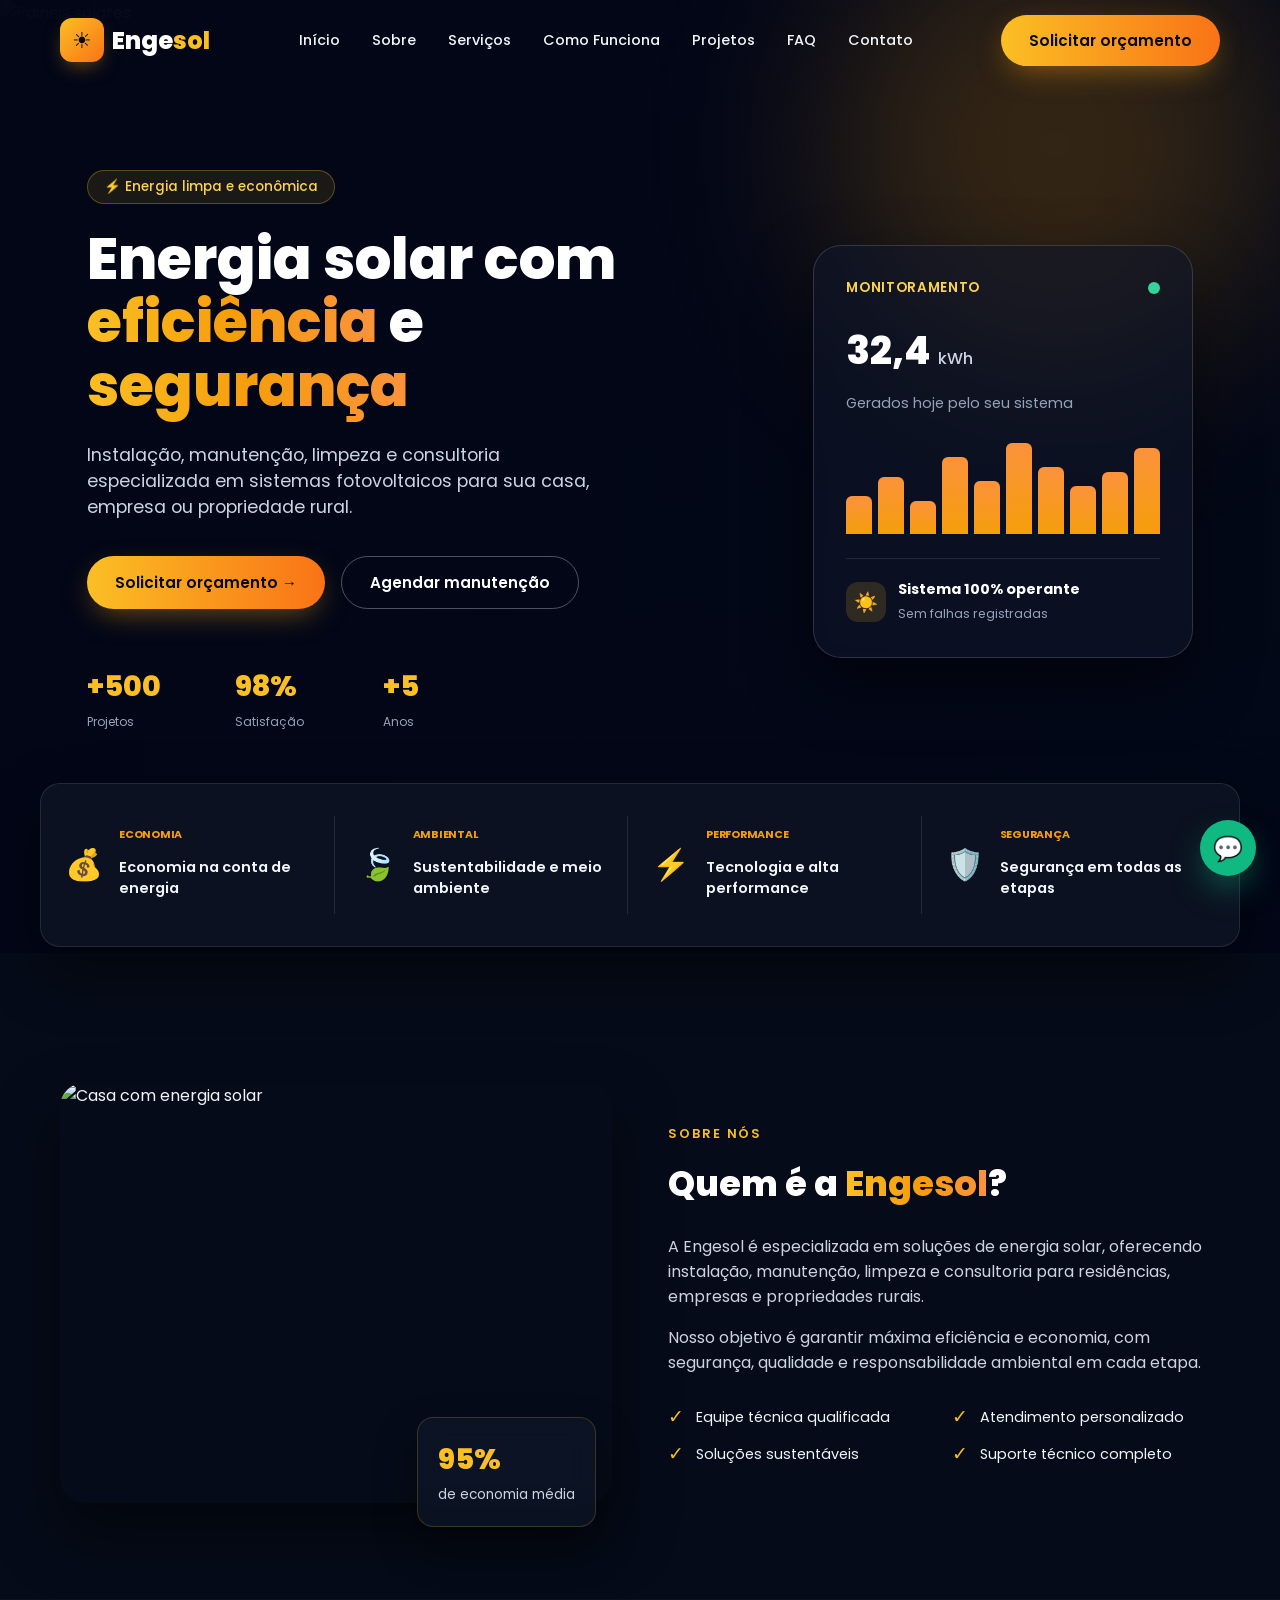
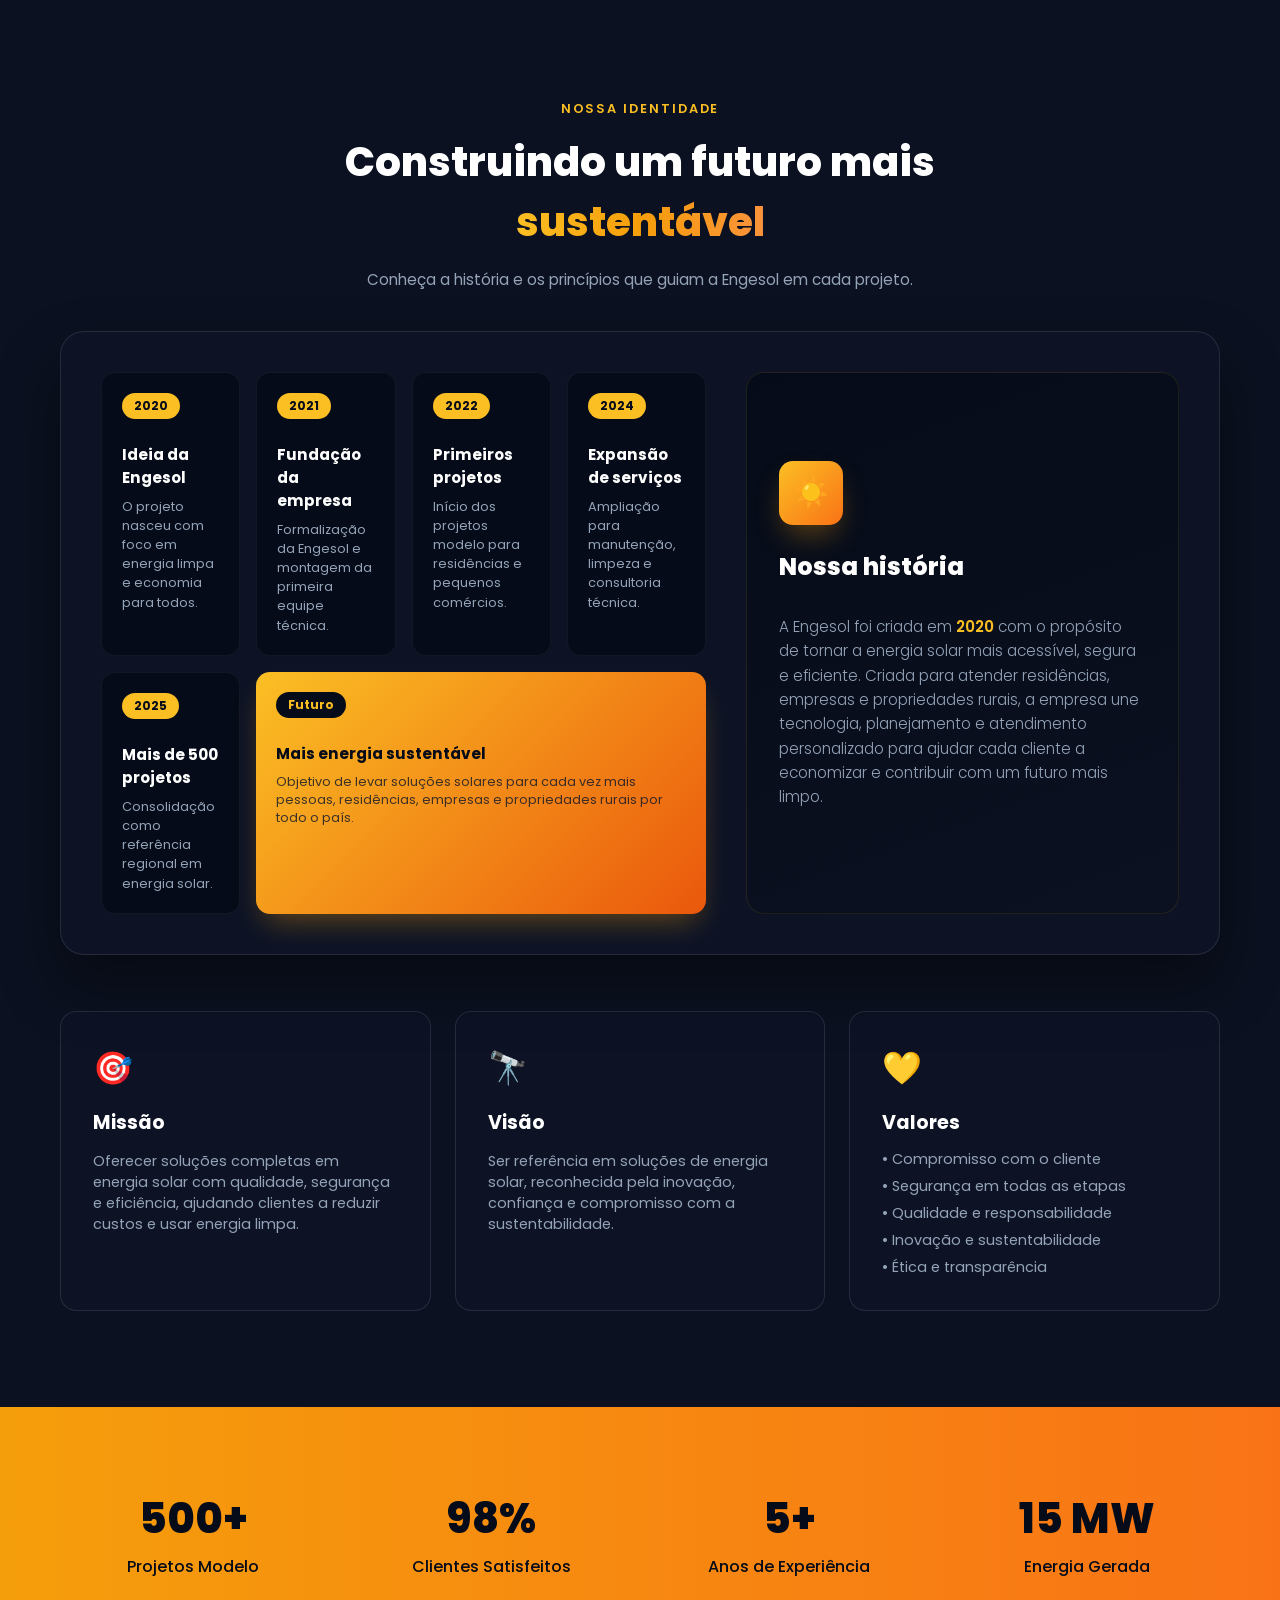
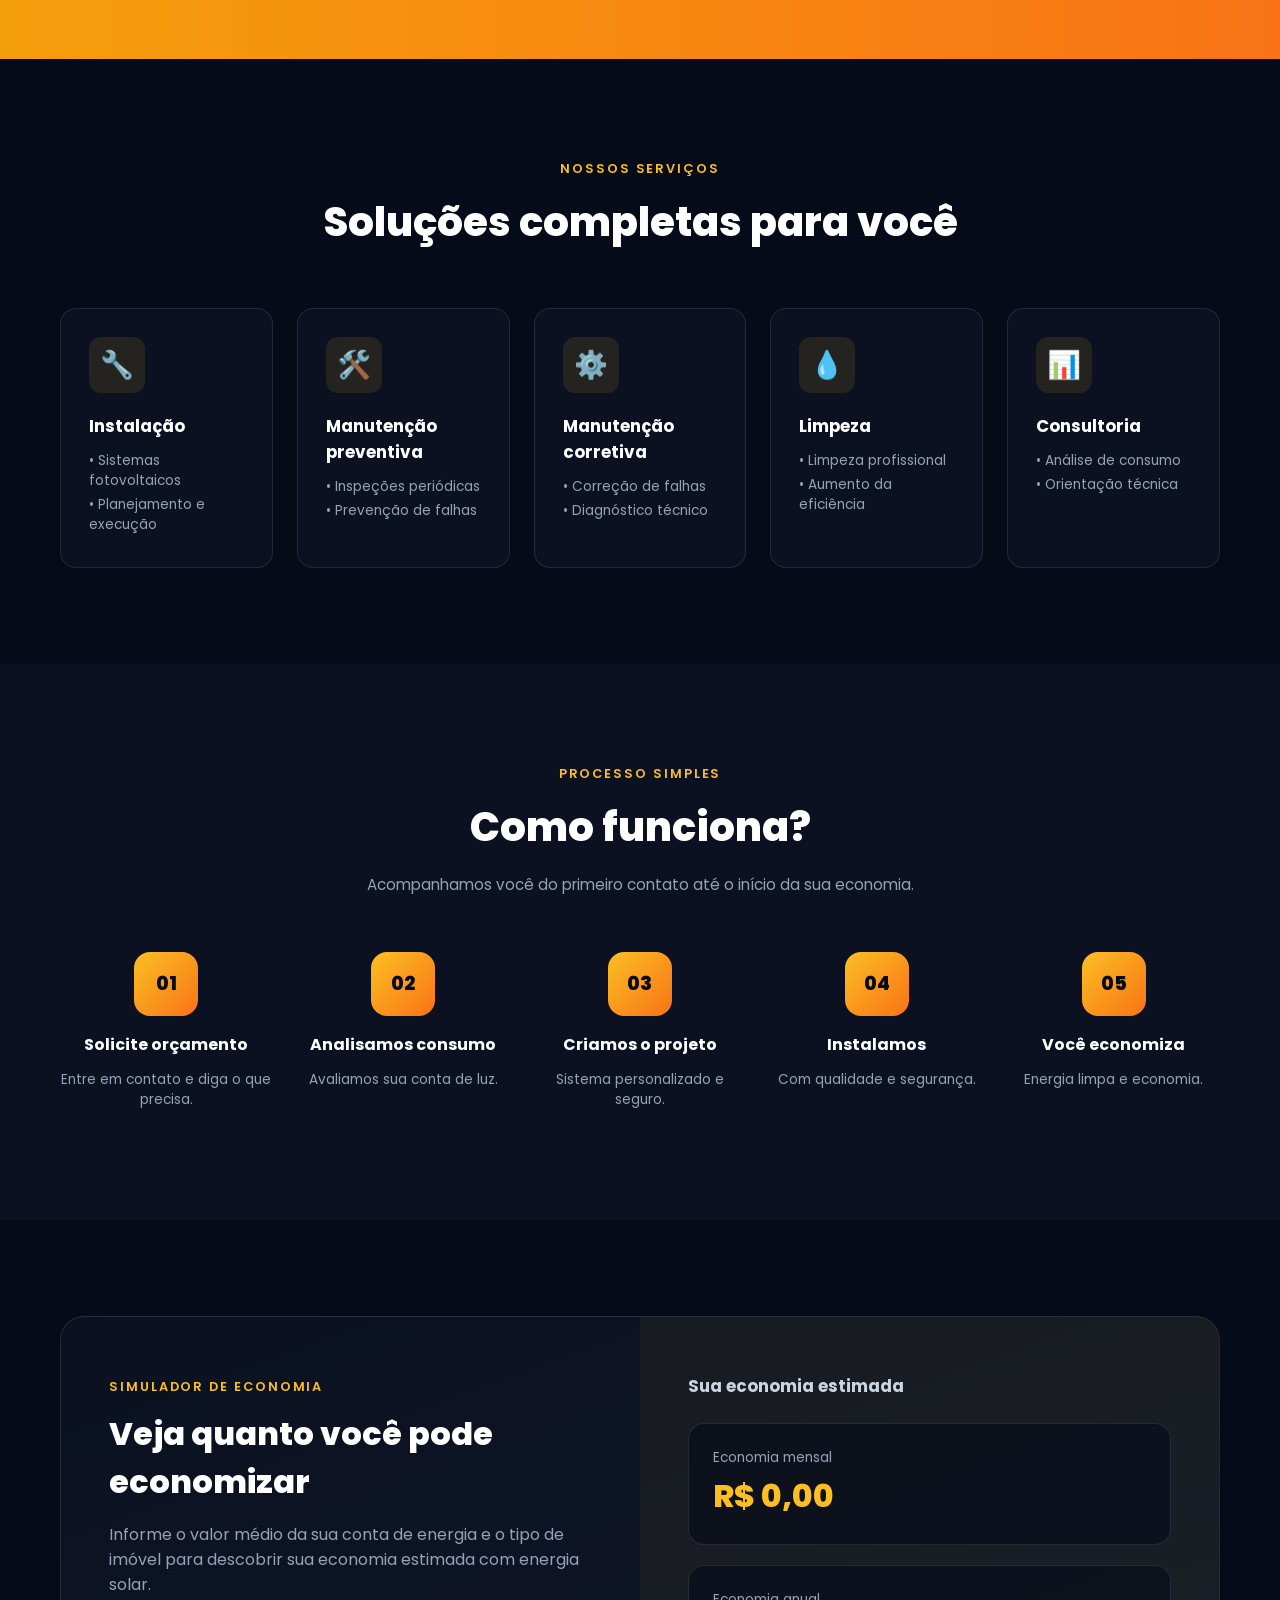
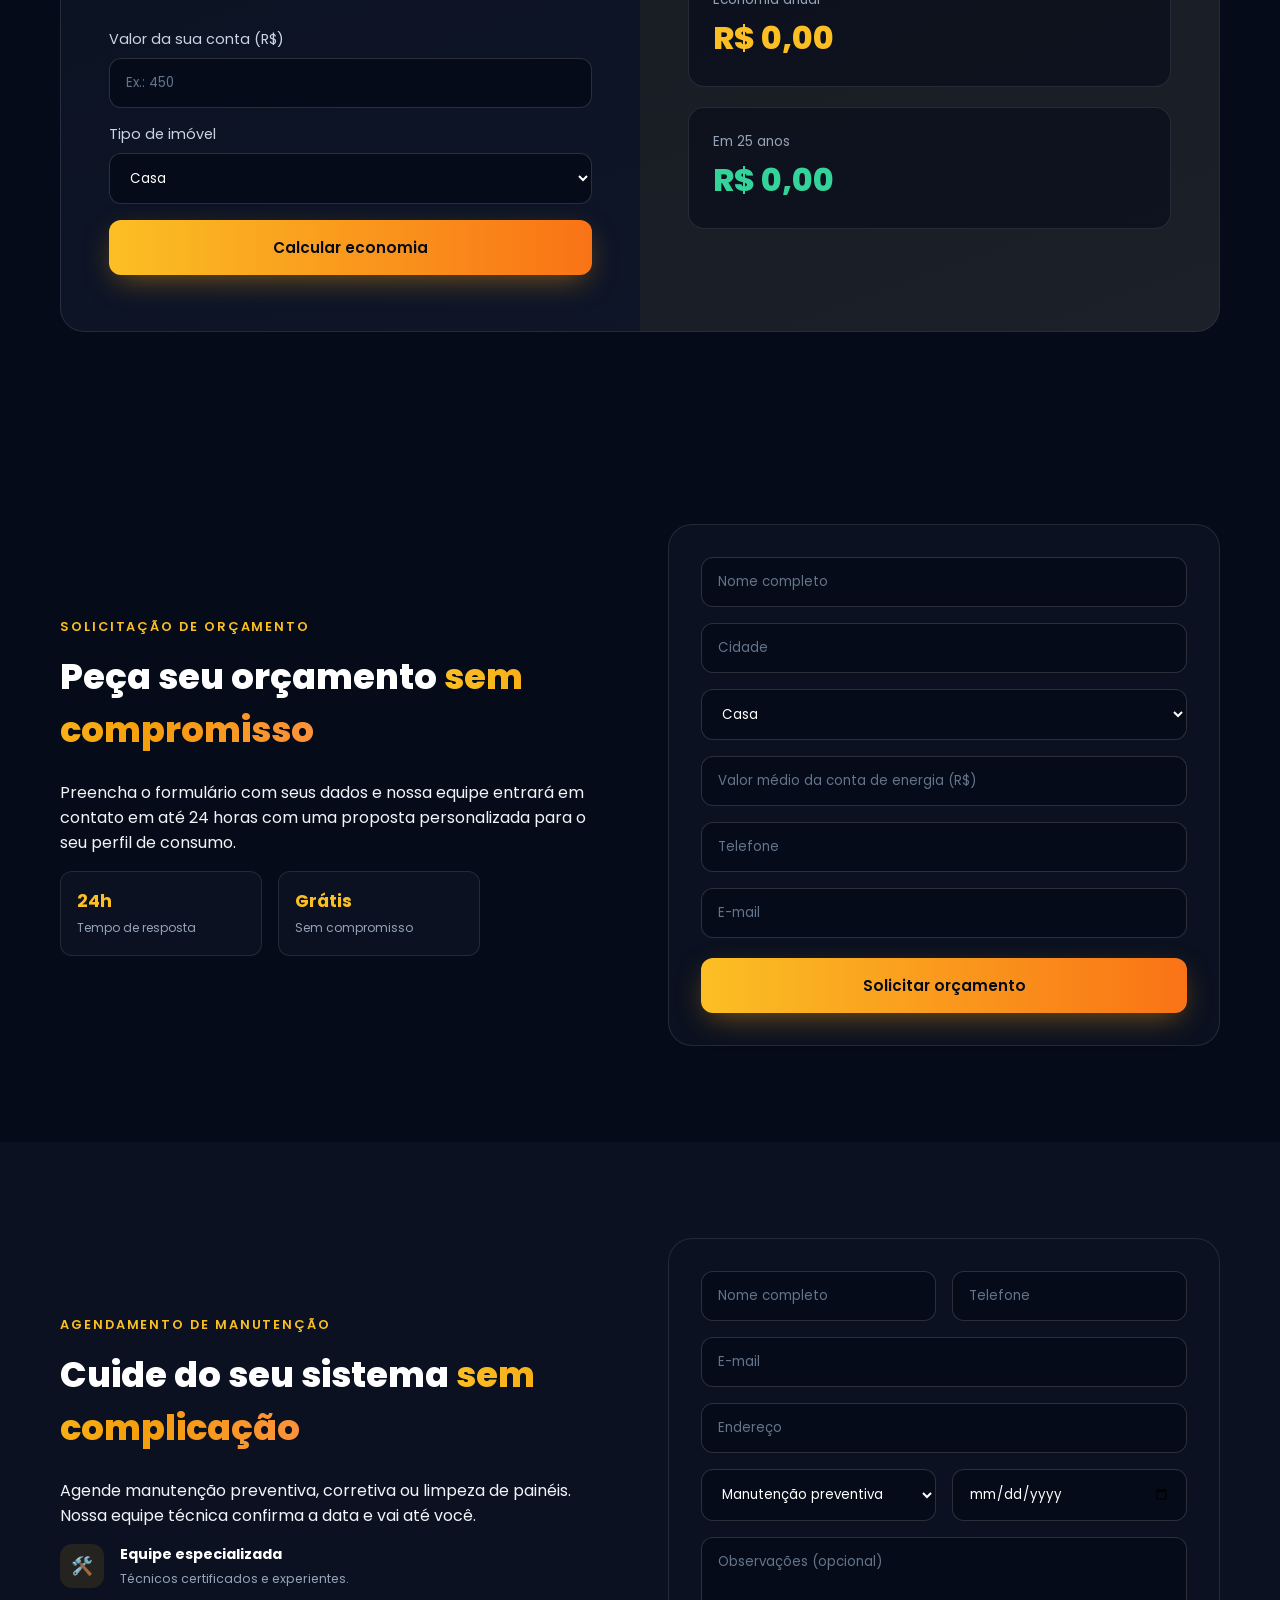
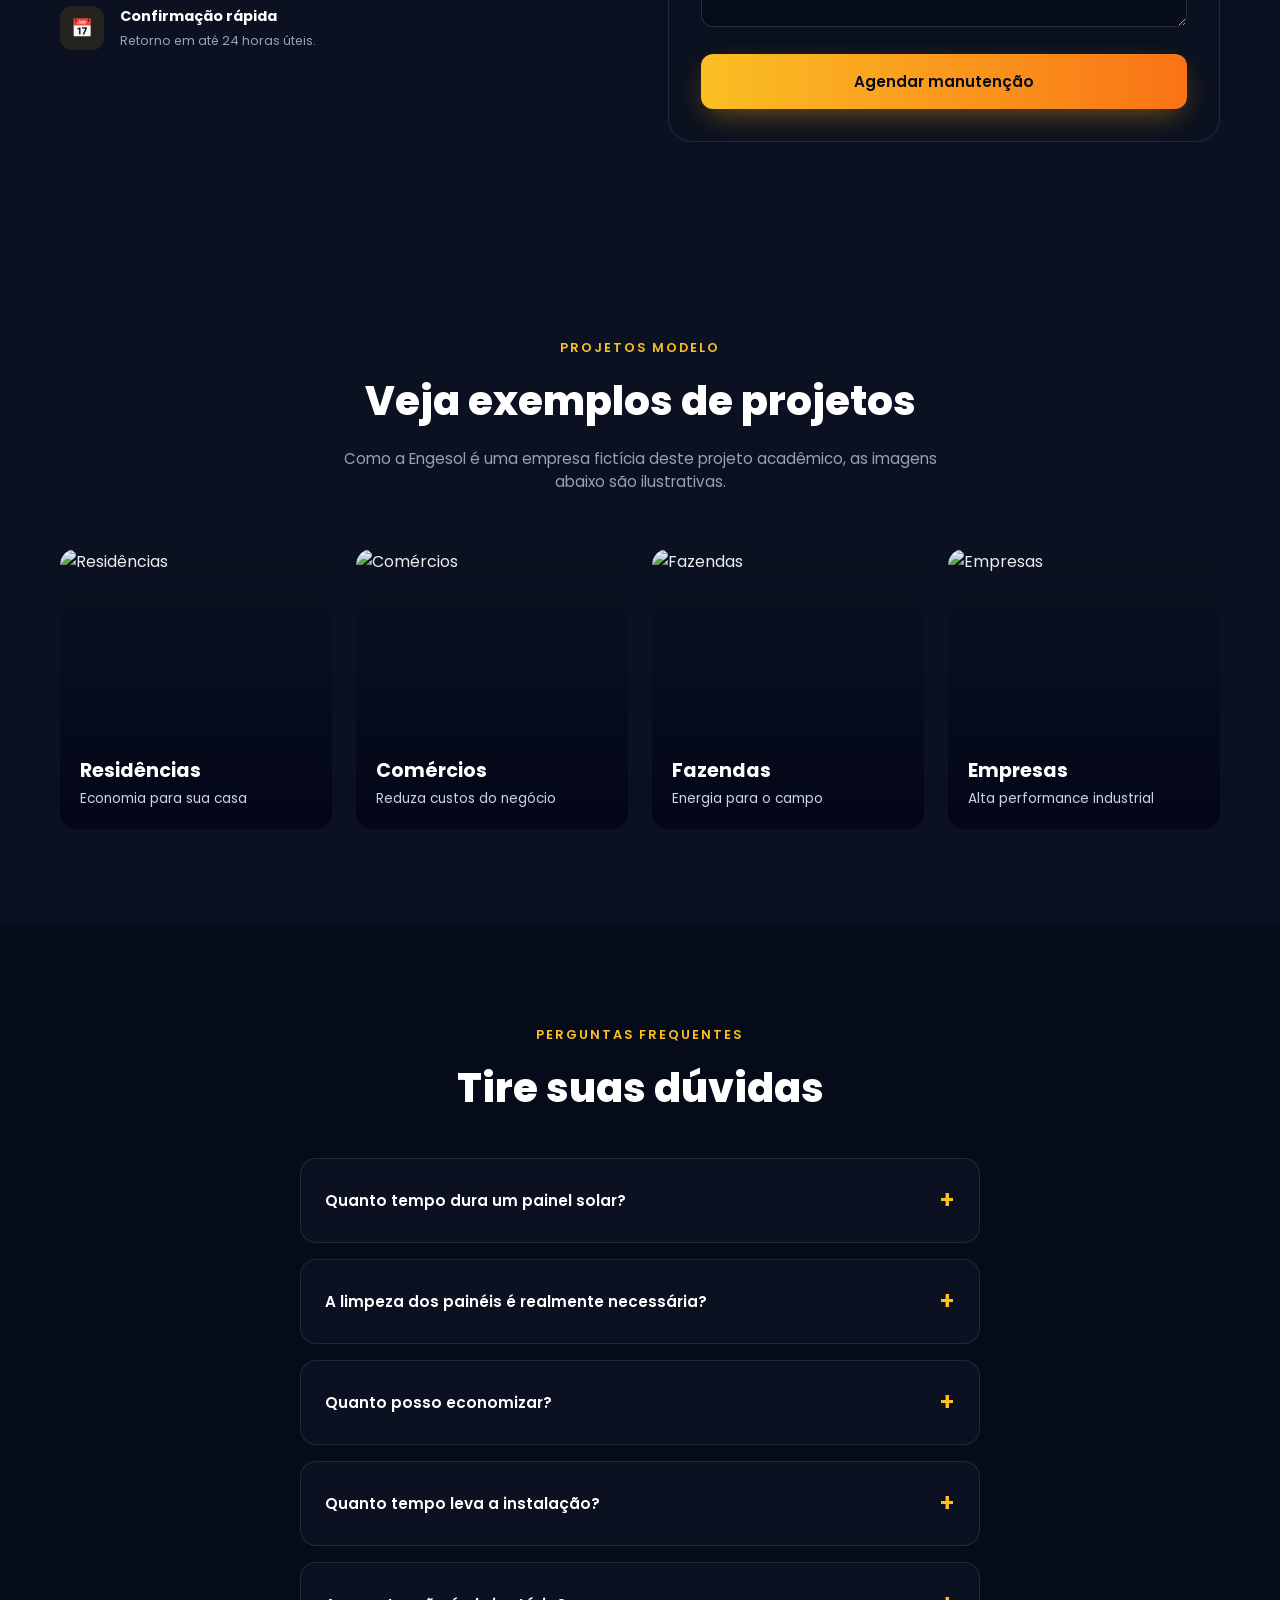
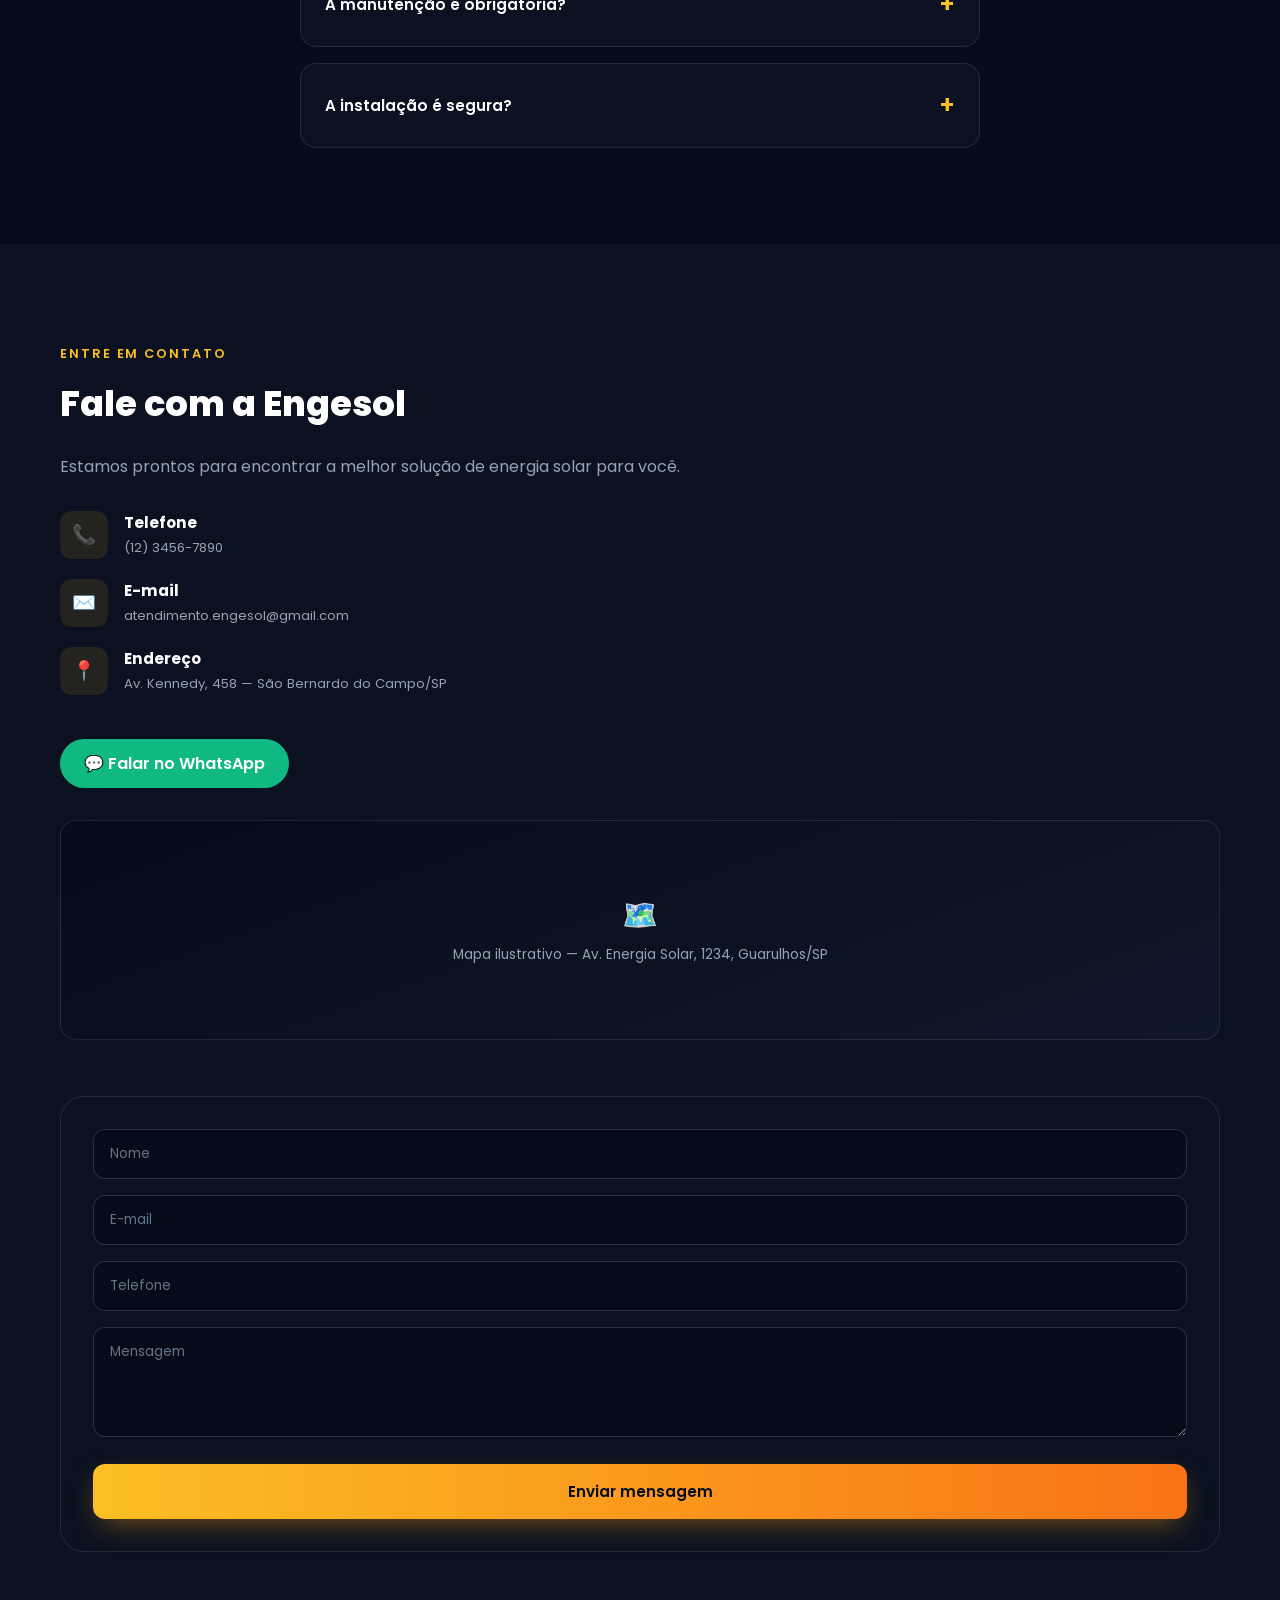
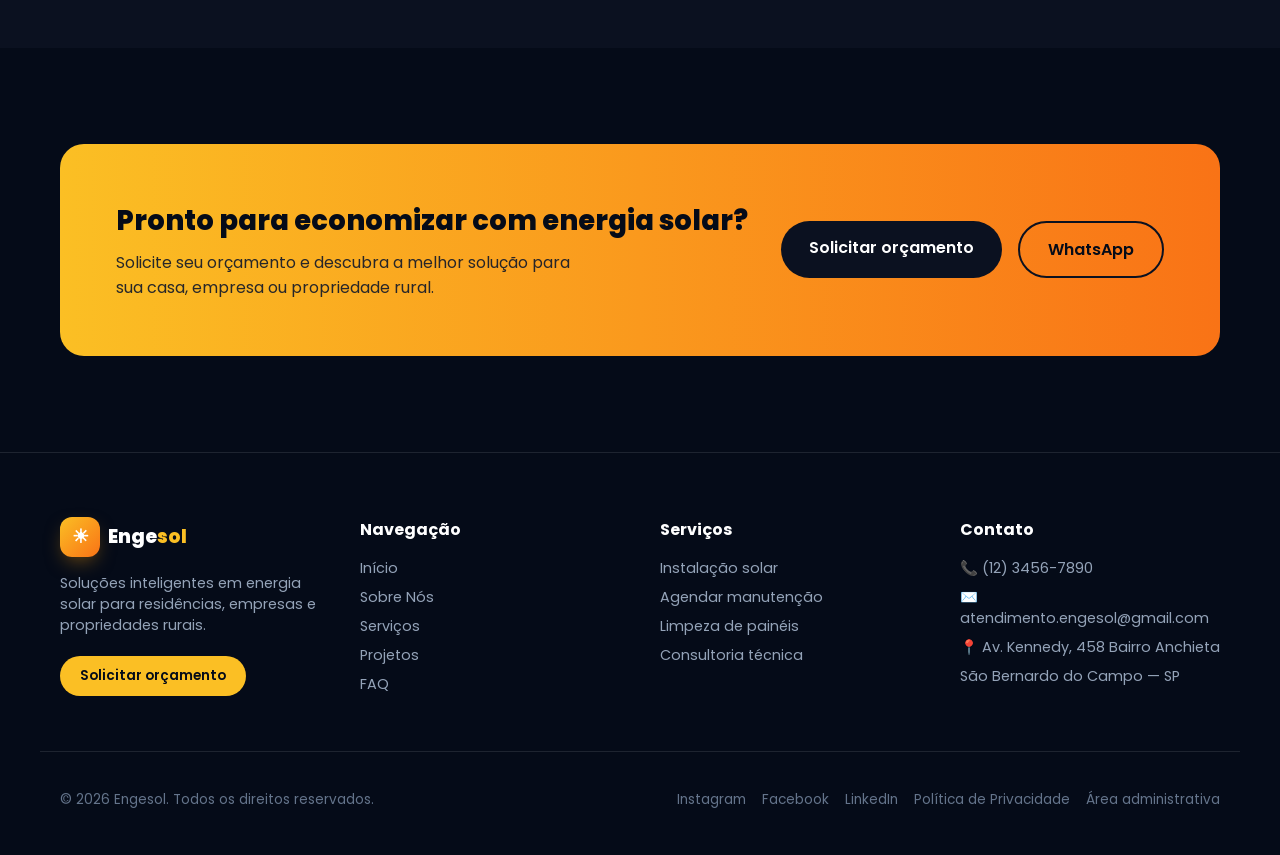
==== commit daf64b10: "Update index.html" ====
--- a/index.html
+++ b/index.html
@@ -65,7 +65,7 @@
       <div class="hero-stats reveal">
         <div><strong>+500</strong><span>Projetos</span></div>
         <div><strong>98%</strong><span>Satisfação</span></div>
-        <div><strong>7</strong><span>Anos</span></div>
+        <div><strong>+5</strong><span>Anos</span></div>
       </div>
     </div>
 
@@ -205,7 +205,7 @@
   <div class="container stats-grid">
     <div class="reveal"><strong class="counter" data-target="500" data-suffix="+">0</strong><span>Projetos Modelo</span></div>
     <div class="reveal"><strong class="counter" data-target="98" data-suffix="%">0</strong><span>Clientes Satisfeitos</span></div>
-    <div class="reveal"><strong class="counter" data-target="7" data-suffix="+">0</strong><span>Anos de Experiência</span></div>
+    <div class="reveal"><strong class="counter" data-target="5" data-suffix="+">0</strong><span>Anos de Experiência</span></div>
     <div class="reveal"><strong class="counter" data-target="15" data-suffix=" MW">0</strong><span>Energia Gerada</span></div>
   </div>
 </section>
@@ -562,7 +562,7 @@
   <div class="footer-bottom">
     <p>© 2026 Engesol. Todos os direitos reservados.</p>
     <div class="socials">
-      <a href="#">Instagram</a>
+      <a href="#">Instagram  </a>
       <a href="#">Facebook</a>
       <a href="#">LinkedIn</a>
       <a href="./politica-de-privacidade.html">Política de Privacidade</a>
@@ -576,4 +576,4 @@
 <script src="./js/main.js"></script>
 
 </body>
-</html>+</html>
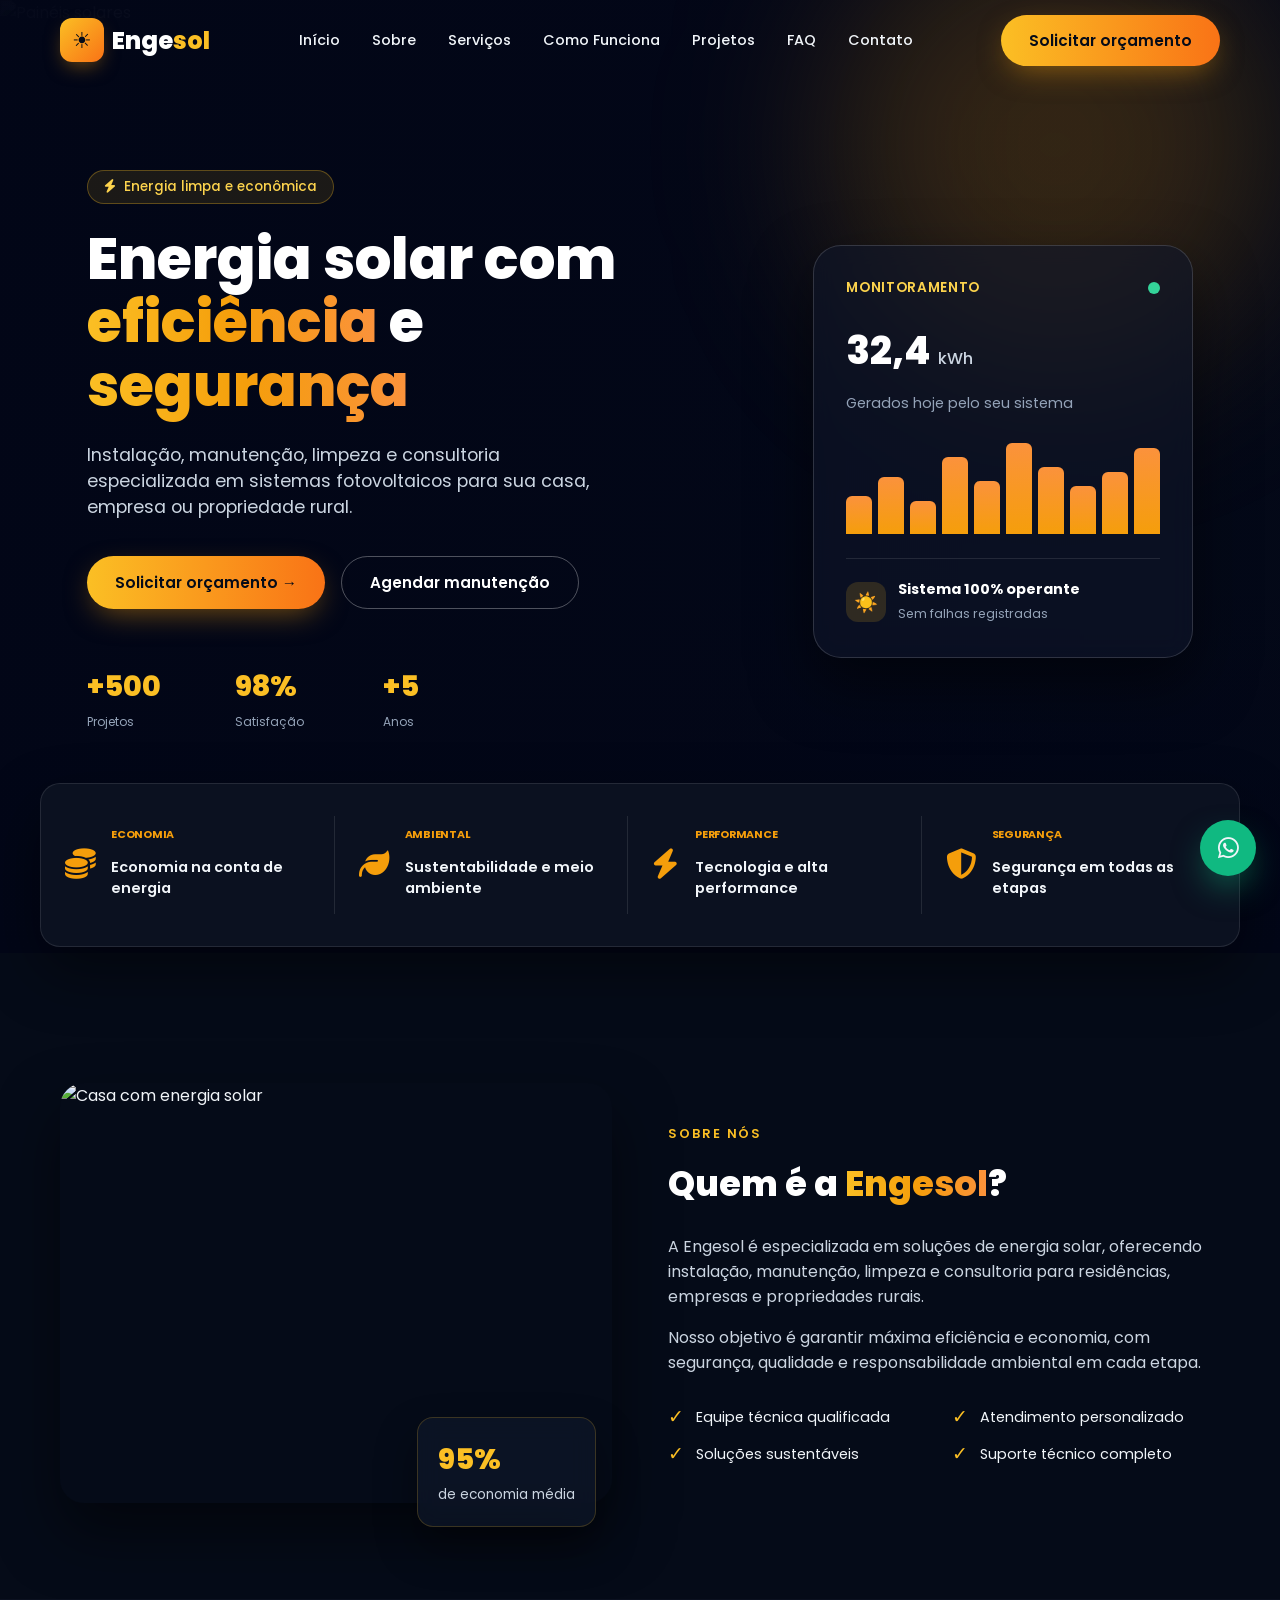
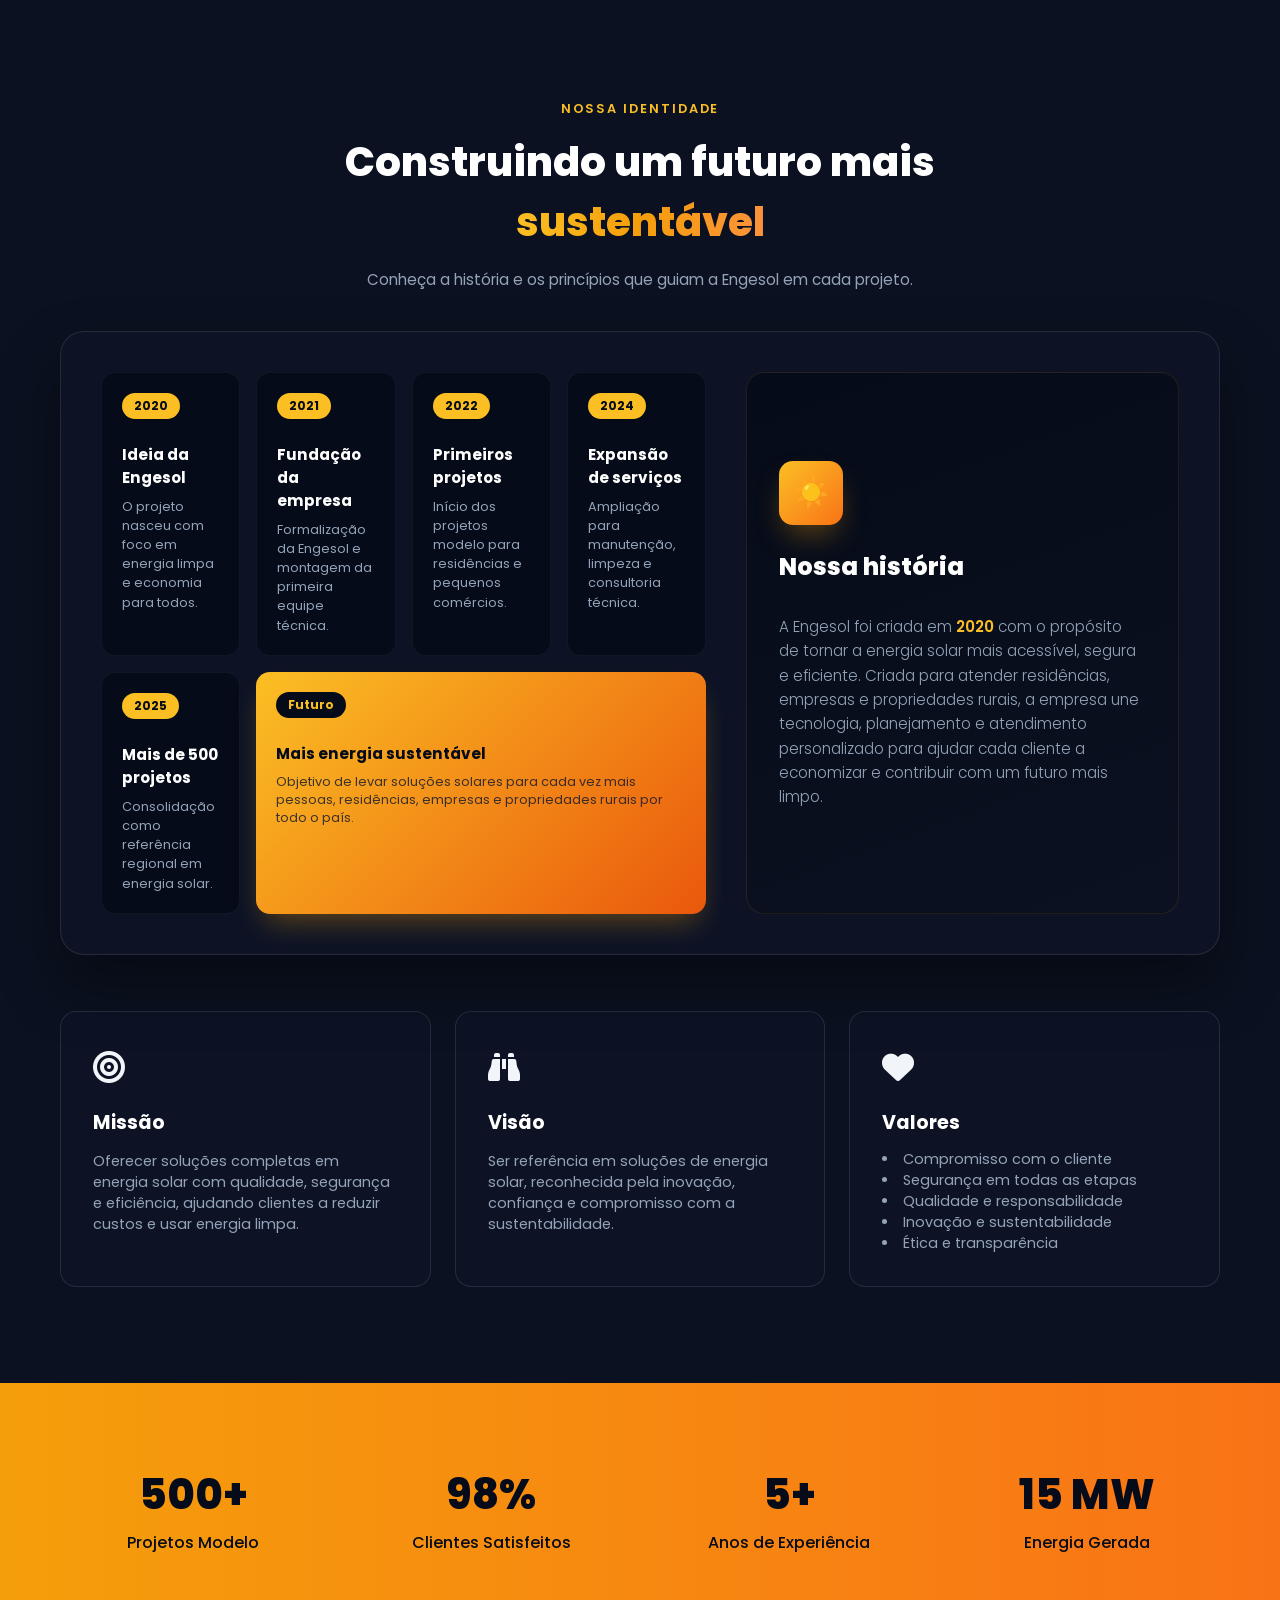
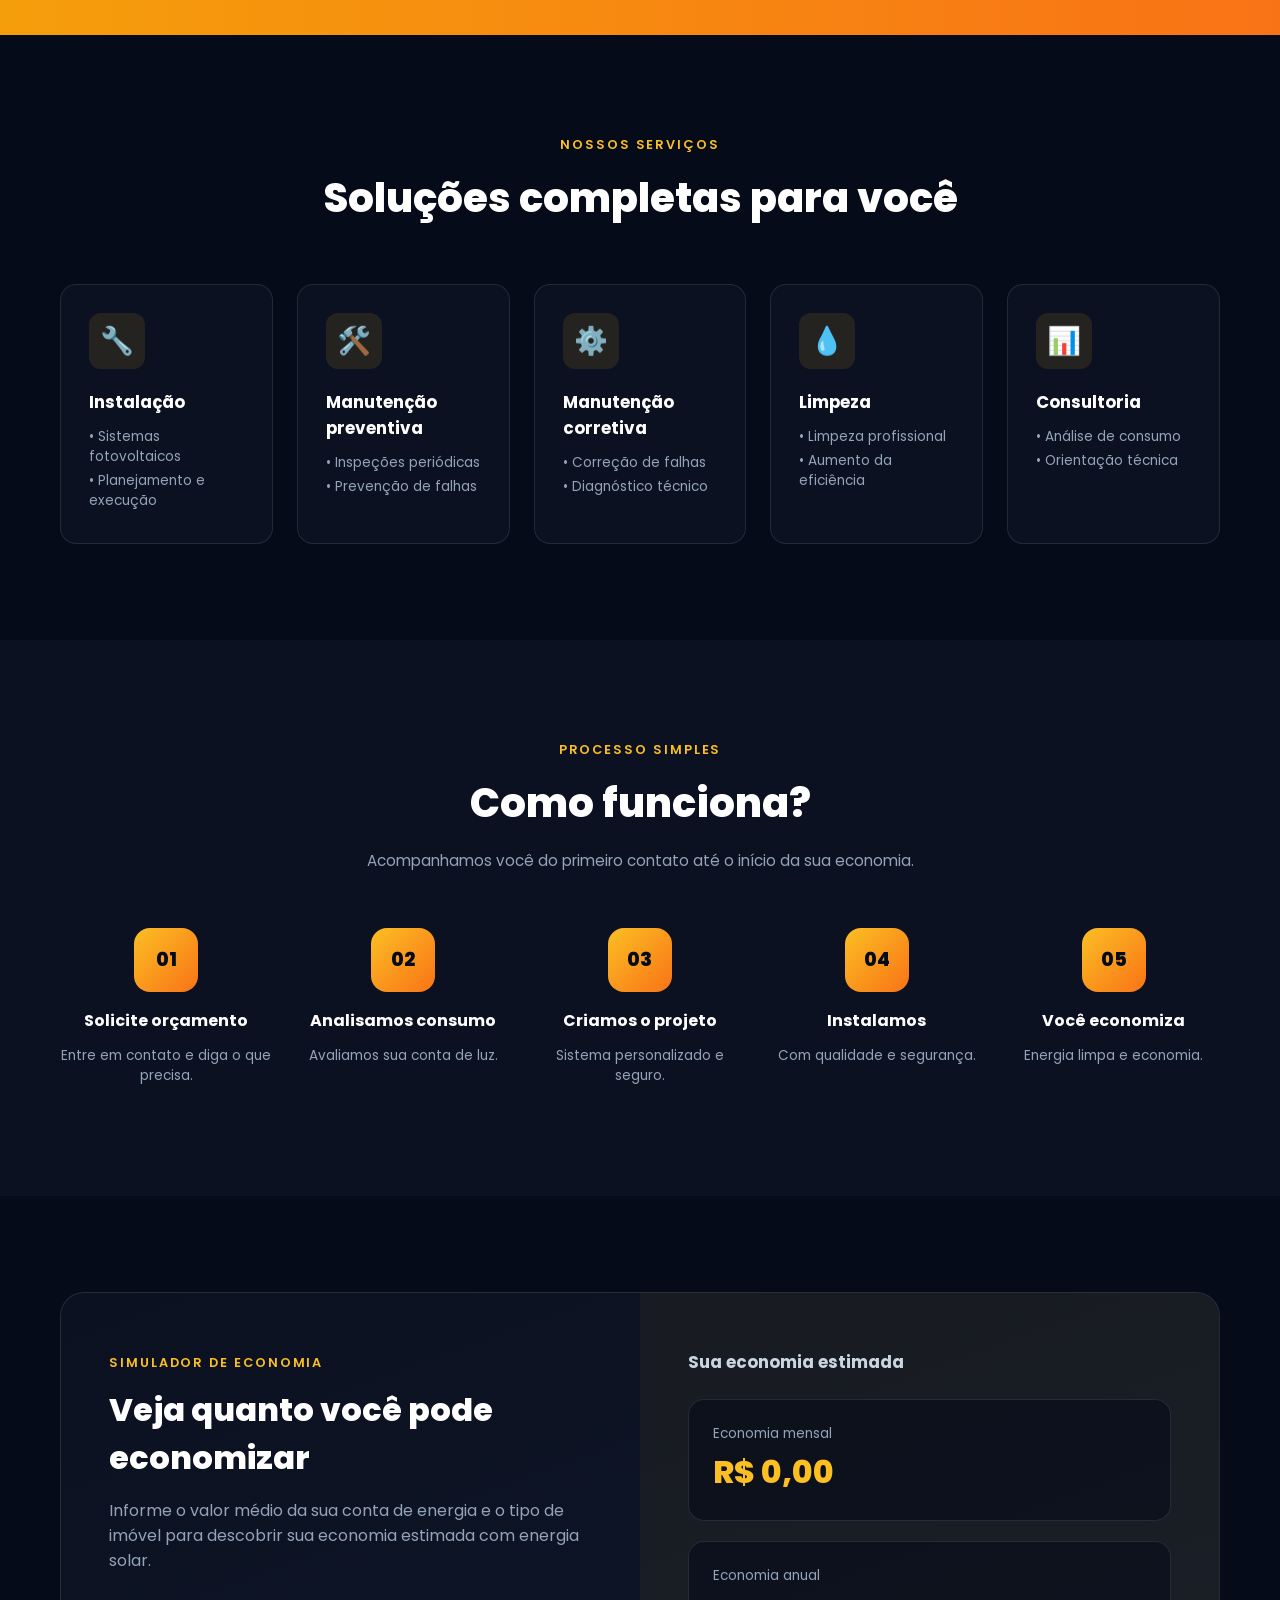
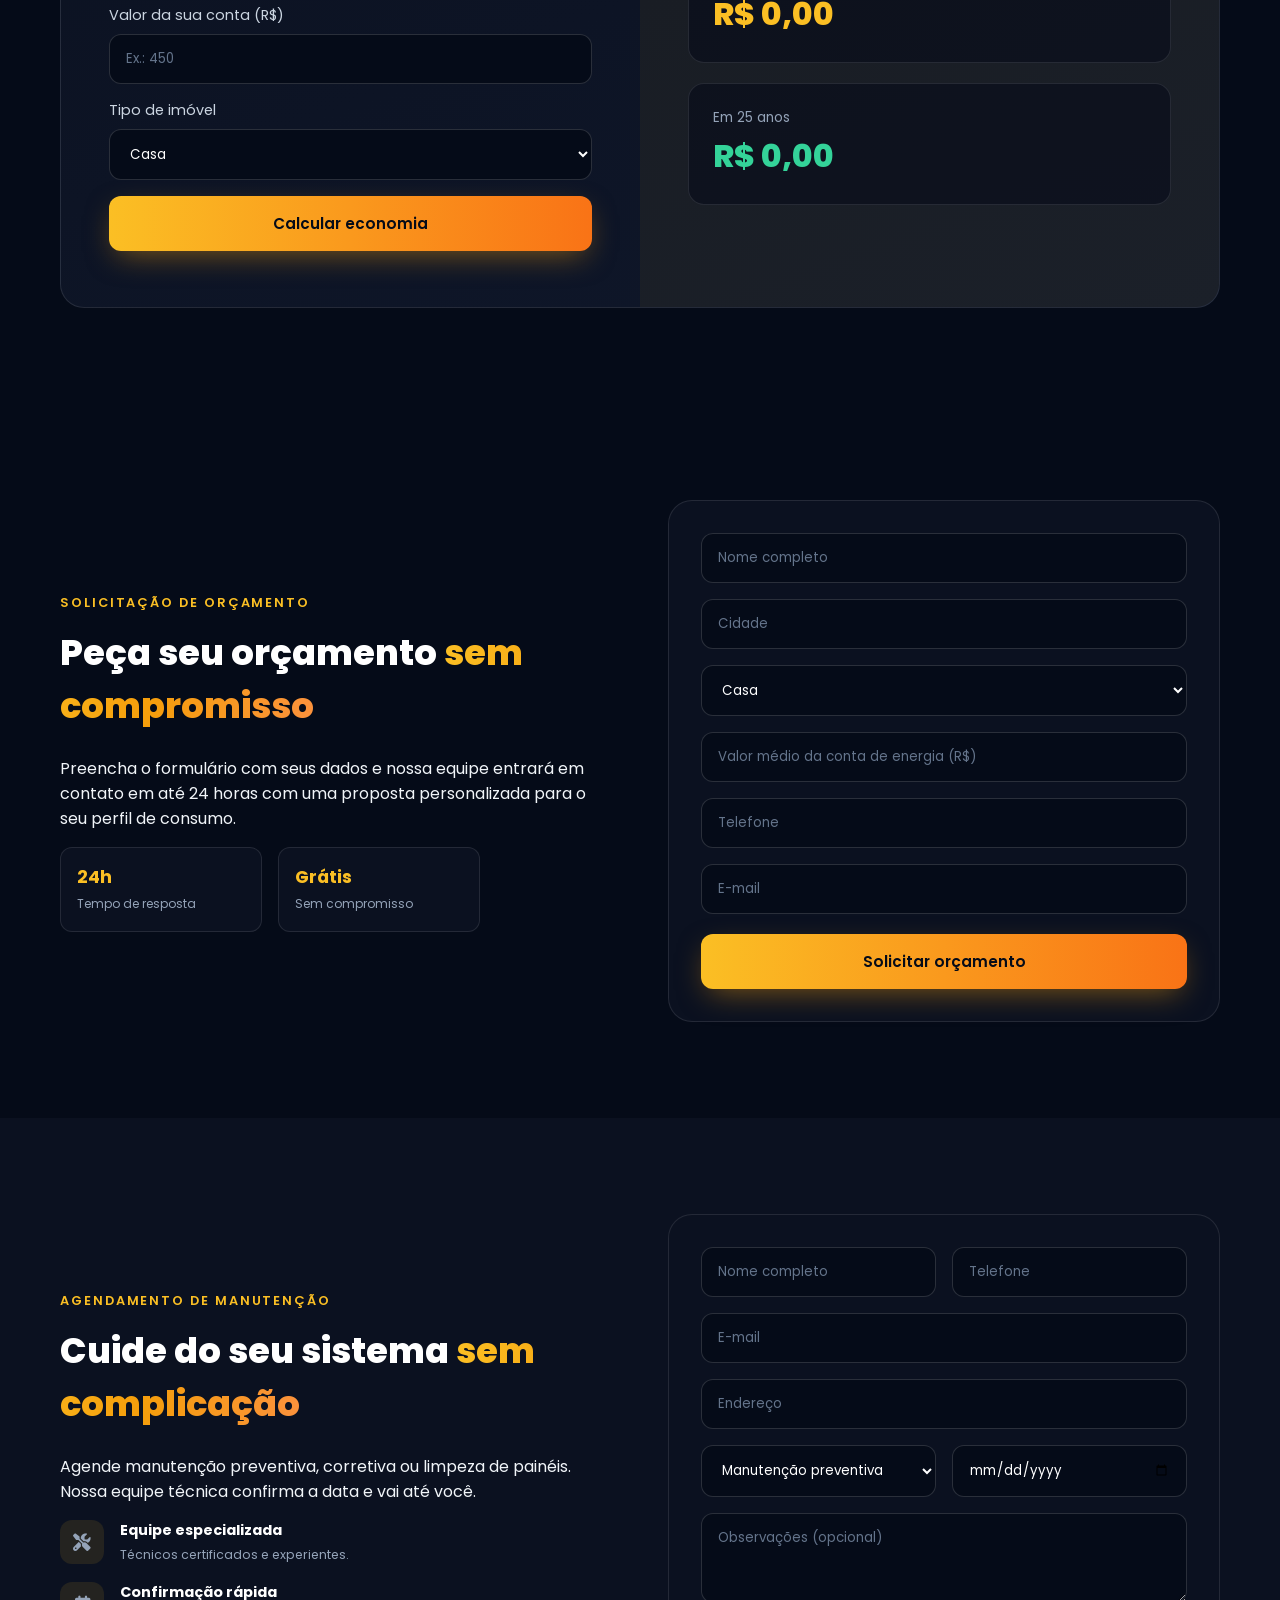
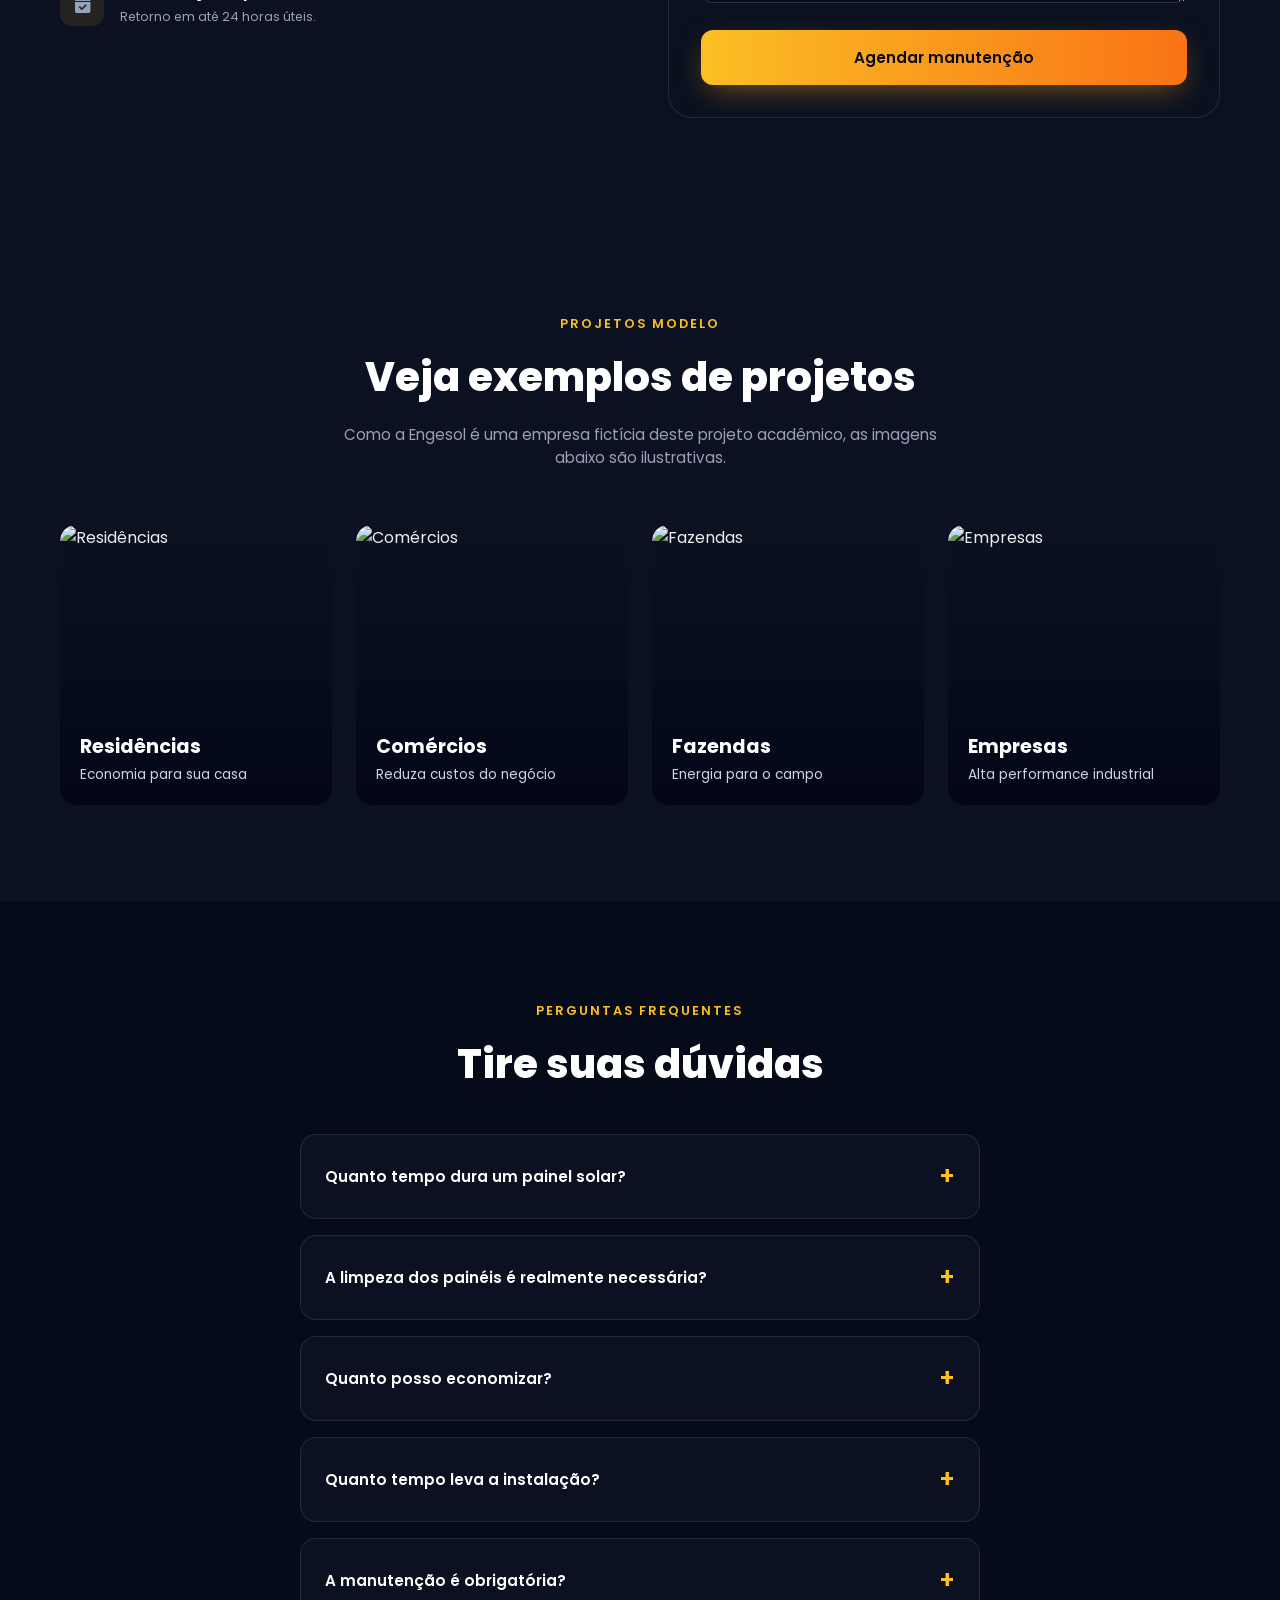
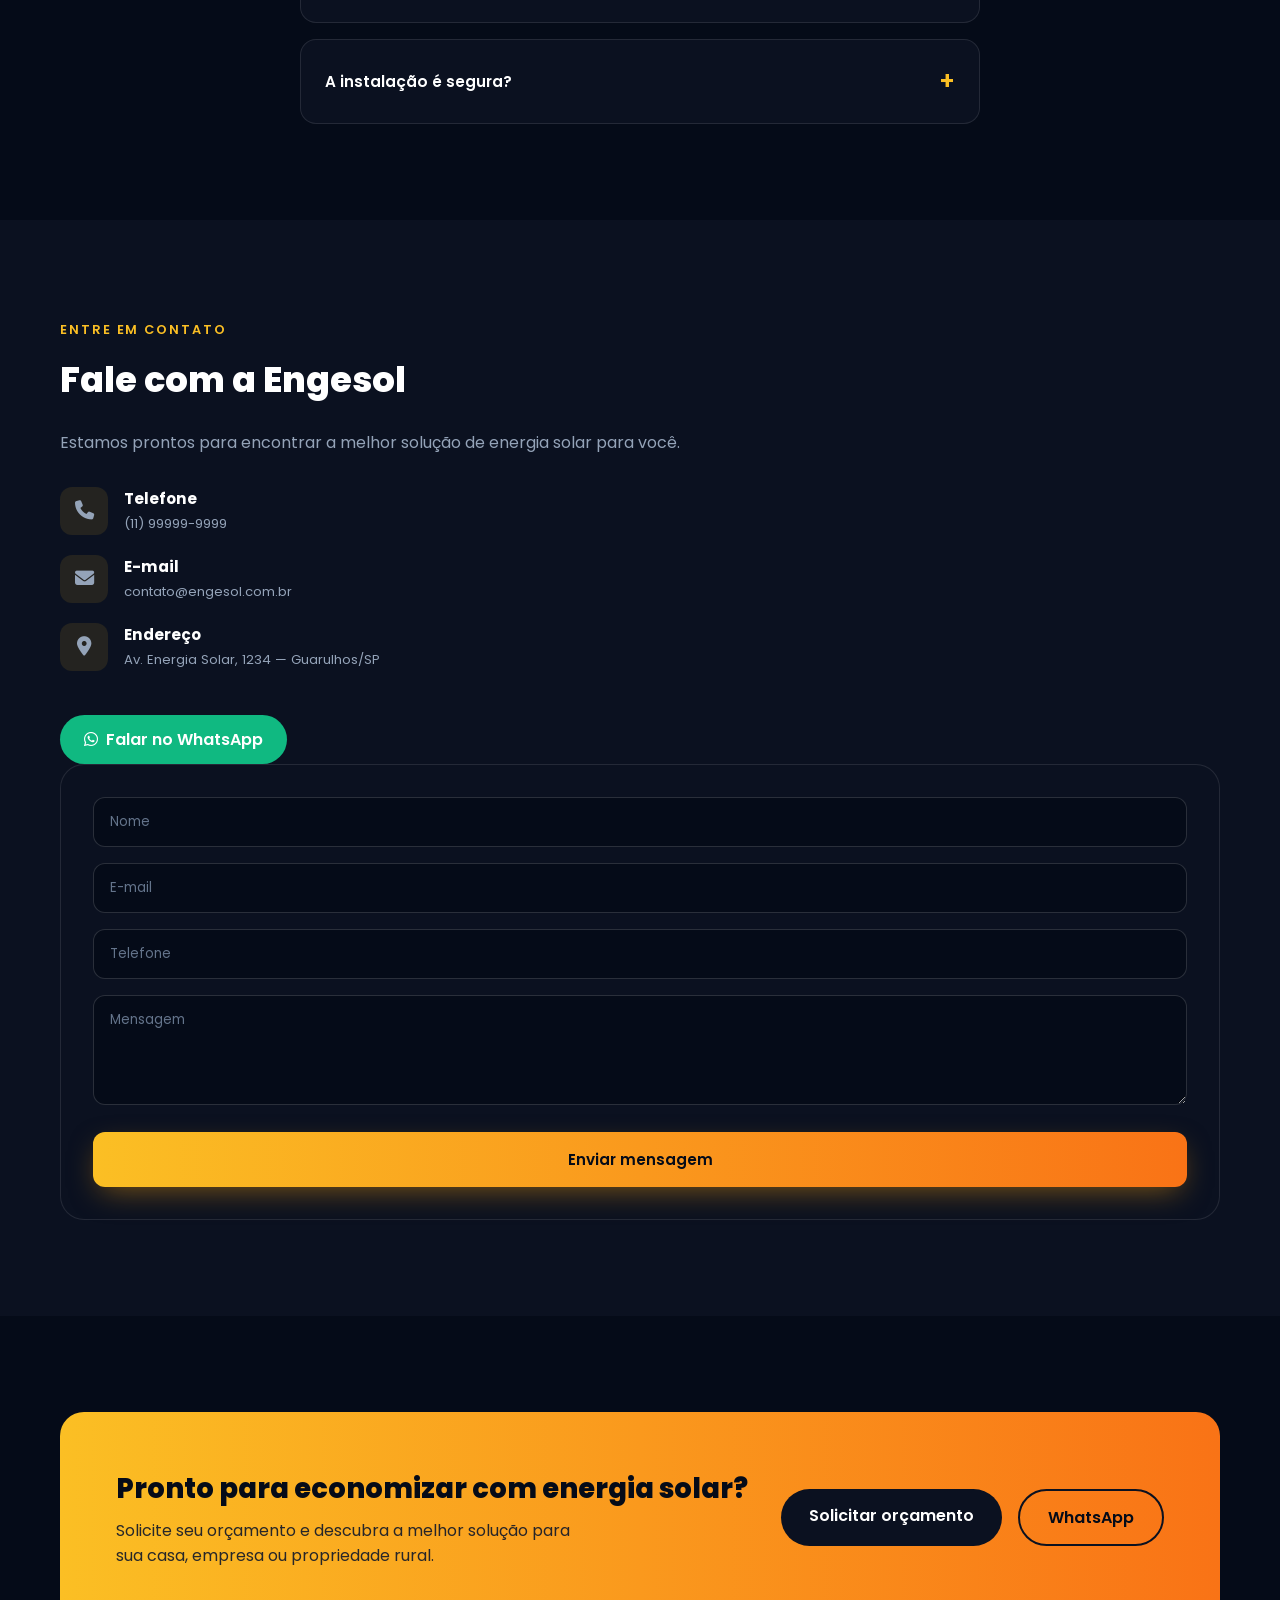
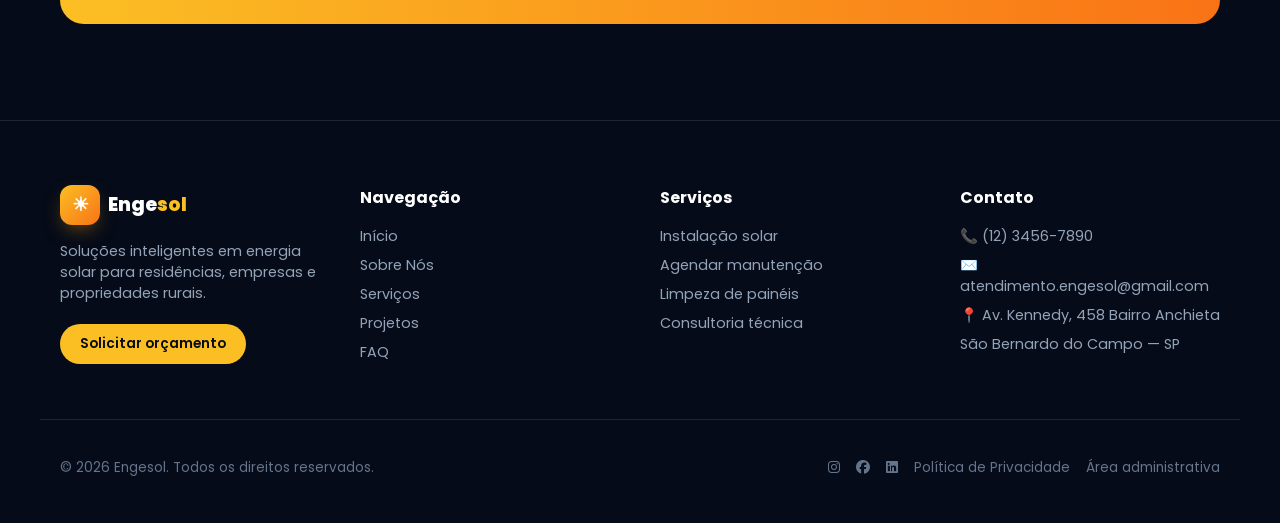
==== commit aafd40b2: "index.html" ====
--- a/index.html
+++ b/index.html
@@ -6,6 +6,7 @@
 <title>Engesol — Energia Solar com Eficiência e Segurança</title>
 <meta name="description" content="Engesol: instalação, manutenção, limpeza e consultoria em energia solar para residências, empresas e propriedades rurais.">
 <link rel="stylesheet" href="./style.css">
+<link rel="stylesheet" href="https://cdnjs.cloudflare.com/ajax/libs/font-awesome/6.5.2/css/all.min.css">
 </head>
 <body>
 
@@ -55,7 +56,7 @@
 
   <div class="container hero-inner">
     <div class="hero-content">
-      <span class="hero-badge reveal">⚡ Energia limpa e econômica</span>
+      <span class="hero-badge reveal"><i class="fa-solid fa-bolt"></i> Energia limpa e econômica</span>
       <h1 class="hero-title reveal">Energia solar com <span class="gradient-text">eficiência</span> e <span class="gradient-text">segurança</span></h1>
       <p class="hero-text reveal">Instalação, manutenção, limpeza e consultoria especializada em sistemas fotovoltaicos para sua casa, empresa ou propriedade rural.</p>
       <div class="hero-actions reveal">
@@ -94,13 +95,12 @@
 <!-- ===== BENEFITS BAR ===== -->
 <div class="benefits-wrap">
   <div class="benefits-box reveal">
-    <div class="benefit-item"><span class="icon">💰</span><div><p class="tag">Economia</p><p class="label">Economia na conta de energia</p></div></div>
-    <div class="benefit-item"><span class="icon">🍃</span><div><p class="tag">Ambiental</p><p class="label">Sustentabilidade e meio ambiente</p></div></div>
-    <div class="benefit-item"><span class="icon">⚡</span><div><p class="tag">Performance</p><p class="label">Tecnologia e alta performance</p></div></div>
-    <div class="benefit-item"><span class="icon">🛡️</span><div><p class="tag">Segurança</p><p class="label">Segurança em todas as etapas</p></div></div>
-  </div>
-</div>
-
+    <div class="benefit-item"><span class="icon"><i class="fa-solid fa-coins"></i></span><div><p class="tag">Economia</p><p class="label">Economia na conta de energia</p></div></div>
+<div class="benefit-item"><span class="icon"><i class="fa-solid fa-leaf"></i></span><div><p class="tag">Ambiental</p><p class="label">Sustentabilidade e meio ambiente</p></div></div>
+<div class="benefit-item"><span class="icon"><i class="fa-solid fa-bolt"></i></span><div><p class="tag">Performance</p><p class="label">Tecnologia e alta performance</p></div></div>
+<div class="benefit-item"><span class="icon"><i class="fa-solid fa-shield-halved"></i></span><div><p class="tag">Segurança</p><p class="label">Segurança em todas as etapas</p></div></div>
+  </div>
+</div>
 <!-- ===== SOBRE ===== -->
 <section id="sobre">
   <div class="container grid-2">
@@ -175,27 +175,26 @@
 
     <div class="pillars-grid">
       <div class="pillar-card reveal">
-        <div class="emoji">🎯</div>
-        <h3>Missão</h3>
-        <p>Oferecer soluções completas em energia solar com qualidade, segurança e eficiência, ajudando clientes a reduzir custos e usar energia limpa.</p>
-      </div>
-      <div class="pillar-card reveal">
-        <div class="emoji">🔭</div>
-        <h3>Visão</h3>
-        <p>Ser referência em soluções de energia solar, reconhecida pela inovação, confiança e compromisso com a sustentabilidade.</p>
-      </div>
-      <div class="pillar-card reveal">
-        <div class="emoji">💛</div>
-        <h3>Valores</h3>
-        <ul>
-          <li>• Compromisso com o cliente</li>
-          <li>• Segurança em todas as etapas</li>
-          <li>• Qualidade e responsabilidade</li>
-          <li>• Inovação e sustentabilidade</li>
-          <li>• Ética e transparência</li>
+  <div class="emoji"><i class="fa-solid fa-bullseye"></i></div>
+  <h3>Missão</h3>
+  <p>Oferecer soluções completas em energia solar com qualidade, segurança e eficiência, ajudando clientes a reduzir custos e usar energia limpa.</p>
+</div>
+<div class="pillar-card reveal">
+  <div class="emoji"><i class="fa-solid fa-binoculars"></i></div>
+  <h3>Visão</h3>
+  <p>Ser referência em soluções de energia solar, reconhecida pela inovação, confiança e compromisso com a sustentabilidade.</p>
+</div>
+<div class="pillar-card reveal">
+  <div class="emoji"><i class="fa-solid fa-heart"></i></div>
+  <h3>Valores</h3>
+          <li> Compromisso com o cliente</li>
+          <li> Segurança em todas as etapas</li>
+          <li> Qualidade e responsabilidade</li>
+          <li> Inovação e sustentabilidade</li>
+          <li> Ética e transparência</li>
         </ul>
-      </div>
-    </div>
+</div>
+          
   </div>
 </section>
 
@@ -211,7 +210,7 @@
 </section>
 
 <!-- ===== SERVIÇOS ===== -->
-<section id="servicos">
+ <section id="servicos">
   <div class="container">
     <div class="section-head reveal">
       <span class="section-tag">NOSSOS SERVIÇOS</span>
@@ -394,13 +393,13 @@
       <p>Agende manutenção preventiva, corretiva ou limpeza de painéis. Nossa equipe técnica confirma a data e vai até você.</p>
 
       <div class="benefit-row">
-        <span class="icon">🛠️</span>
-        <div><strong>Equipe especializada</strong><span>Técnicos certificados e experientes.</span></div>
-      </div>
-      <div class="benefit-row">
-        <span class="icon">📅</span>
-        <div><strong>Confirmação rápida</strong><span>Retorno em até 24 horas úteis.</span></div>
-      </div>
+  <span class="icon"><i class="fa-solid fa-screwdriver-wrench"></i></span>
+  <div><strong>Equipe especializada</strong><span>Técnicos certificados e experientes.</span></div>
+</div>
+<div class="benefit-row">
+  <span class="icon"><i class="fa-solid fa-calendar-check"></i></span>
+  <div><strong>Confirmação rápida</strong><span>Retorno em até 24 horas úteis.</span></div>
+</div>
     </div>
   </div>
 </section>
@@ -478,19 +477,12 @@
       <h2 style="font-size:2.2rem; font-weight:800; margin:12px 0 24px; color:#fff;">Fale com a Engesol</h2>
       <p style="color:#94a3b8; margin-bottom:32px;">Estamos prontos para encontrar a melhor solução de energia solar para você.</p>
 
-      <div class="contact-info-item"><span class="icon">📞</span><div><strong>Telefone</strong><span>(12) 3456-7890</span></div></div>
-      <div class="contact-info-item"><span class="icon">✉️</span><div><strong>E-mail</strong><span>atendimento.engesol@gmail.com</span></div></div>
-      <div class="contact-info-item"><span class="icon">📍</span><div><strong>Endereço</strong><span>Av. Kennedy, 458  — São Bernardo do Campo/SP</span></div></div>
-
-      <a href="https://wa.me/551234567890" target="_blank" class="whatsapp-link">💬 Falar no WhatsApp</a>
-
-      <div class="map-placeholder">
-        <div>
-          <p class="pin">🗺️</p>
-          <p>Mapa ilustrativo — Av. Energia Solar, 1234, Guarulhos/SP</p>
-        </div>
-      </div>
-    </div>
+      <div class="contact-info-item"><span class="icon"><i class="fa-solid fa-phone"></i></span><div><strong>Telefone</strong><span>(11) 99999-9999</span></div></div>
+<div class="contact-info-item"><span class="icon"><i class="fa-solid fa-envelope"></i></span><div><strong>E-mail</strong><span>contato@engesol.com.br</span></div></div>
+<div class="contact-info-item"><span class="icon"><i class="fa-solid fa-location-dot"></i></span><div><strong>Endereço</strong><span>Av. Energia Solar, 1234 — Guarulhos/SP</span></div></div>
+
+<a href="https://wa.me/5511999999999" target="_blank" class="whatsapp-link"><i class="fa-brands fa-whatsapp"></i> Falar no WhatsApp</a>
+      
 
     <form id="contactForm" class="form-card reveal">
       <input required type="text" name="nome" placeholder="Nome" class="form-input">
@@ -562,18 +554,19 @@
   <div class="footer-bottom">
     <p>© 2026 Engesol. Todos os direitos reservados.</p>
     <div class="socials">
-      <a href="#">Instagram  </a>
-      <a href="#">Facebook</a>
-      <a href="#">LinkedIn</a>
-      <a href="./politica-de-privacidade.html">Política de Privacidade</a>
-      <a href="./admin.html">Área administrativa</a>
-    </div>
+  <a href="https://www.instagram.com/engenhariasolarbrasil?utm_source=qr" aria-label="Instagram"><i class="fa-brands fa-instagram"></i></a>
+  <a href="#" aria-label="Facebook"><i class="fa-brands fa-facebook"></i></a>
+  <a href="#" aria-label="LinkedIn"><i class="fa-brands fa-linkedin"></i></a>
+  <a href="politica-de-privacidade.html">Política de Privacidade</a>
+  <a href="./admin.html">Área administrativa</a>
+</div>
   </div>
 </footer>
 
-<a href="https://wa.me/551234567890" target="_blank" class="whatsapp-float" aria-label="WhatsApp">💬</a>
+<a href="https://wa.me/5511999999999" target="_blank" class="whatsapp-float" aria-label="WhatsApp"><i class="fa-brands fa-whatsapp"></i></a>
 
 <script src="./js/main.js"></script>
 
 </body>
 </html>
+
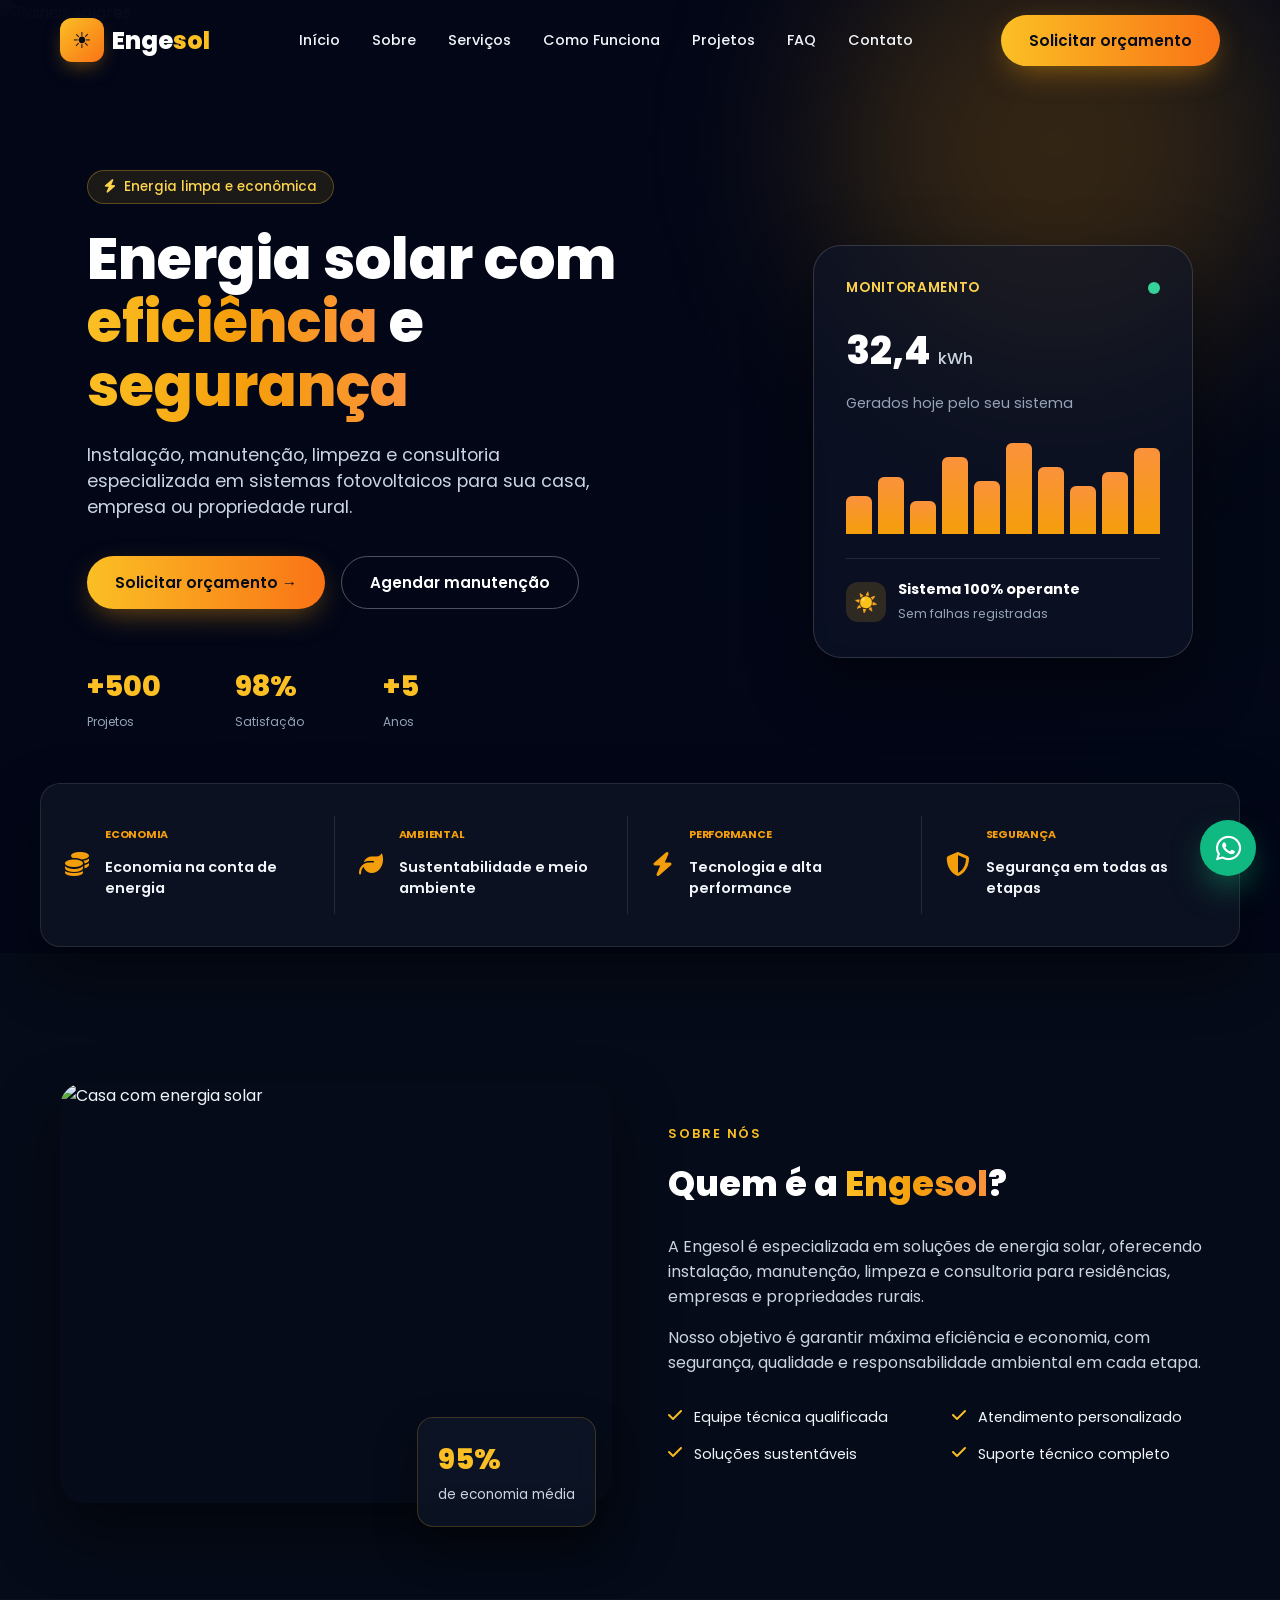
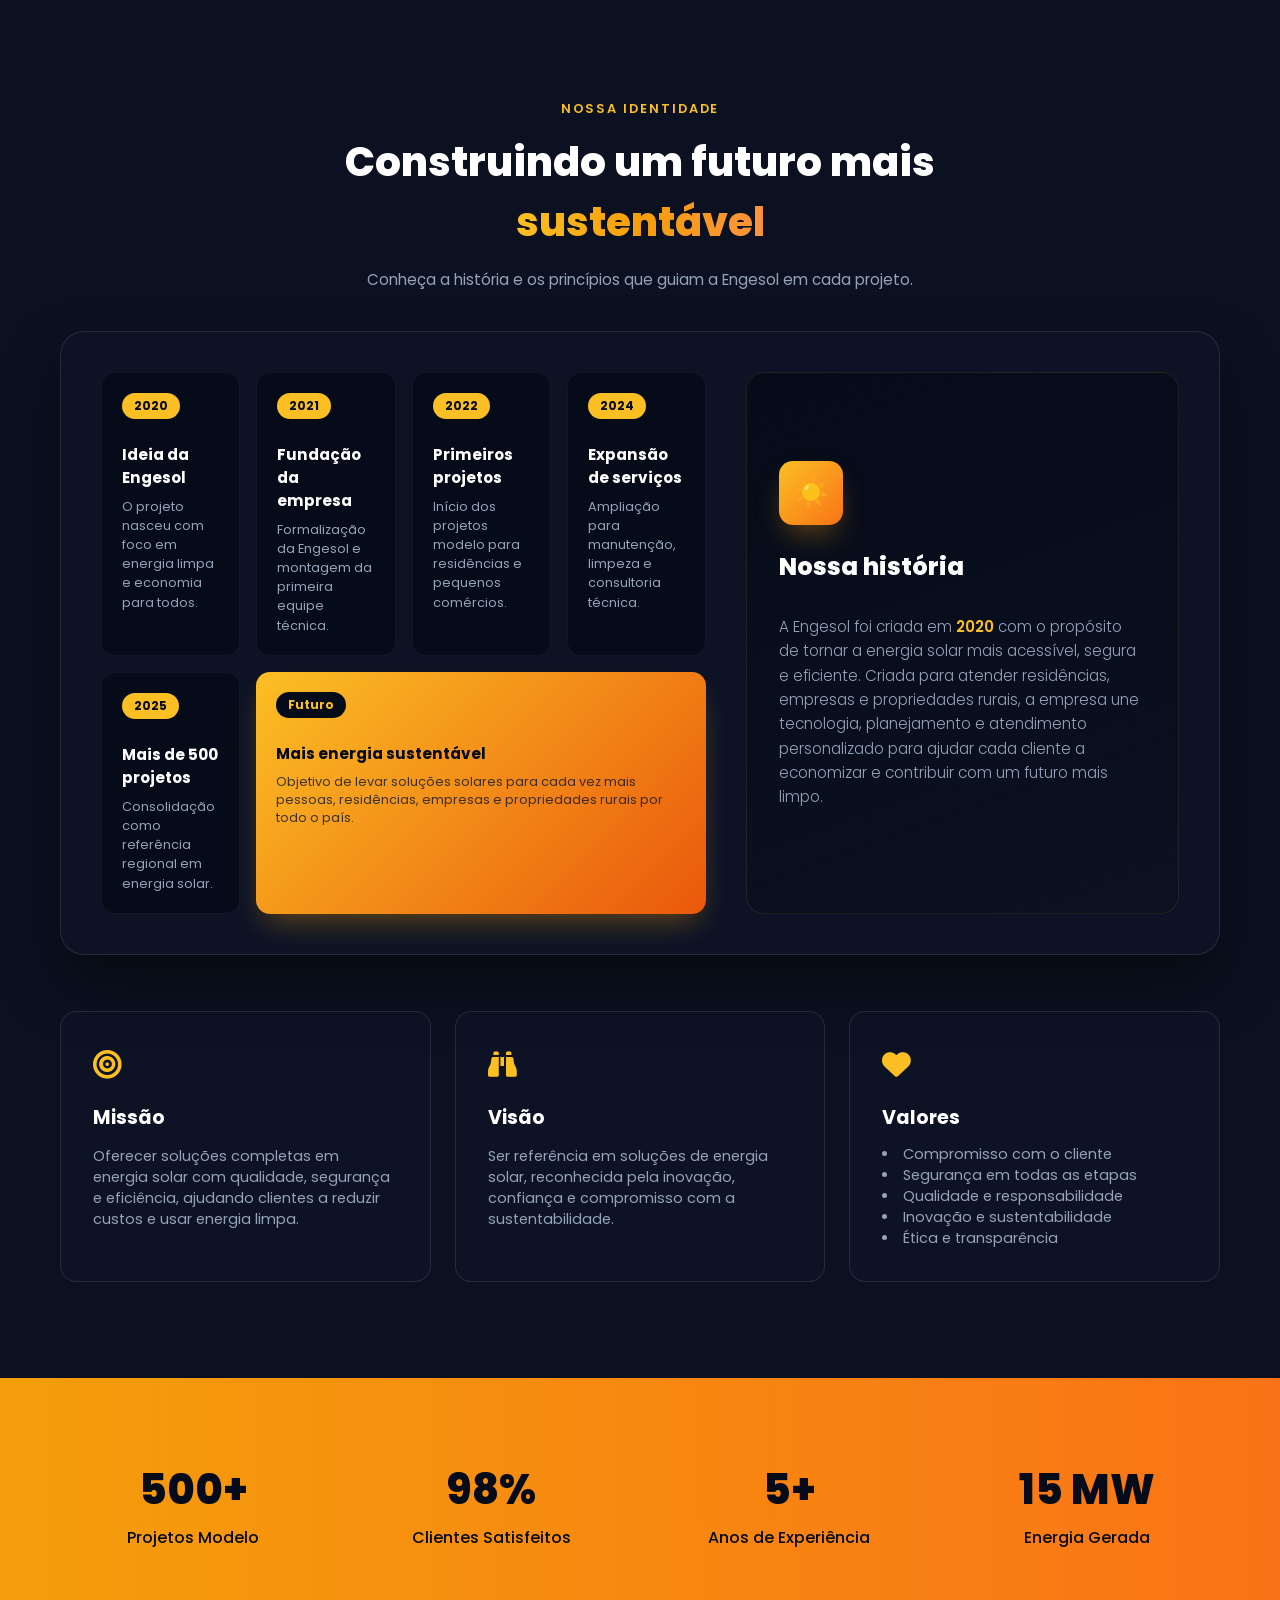
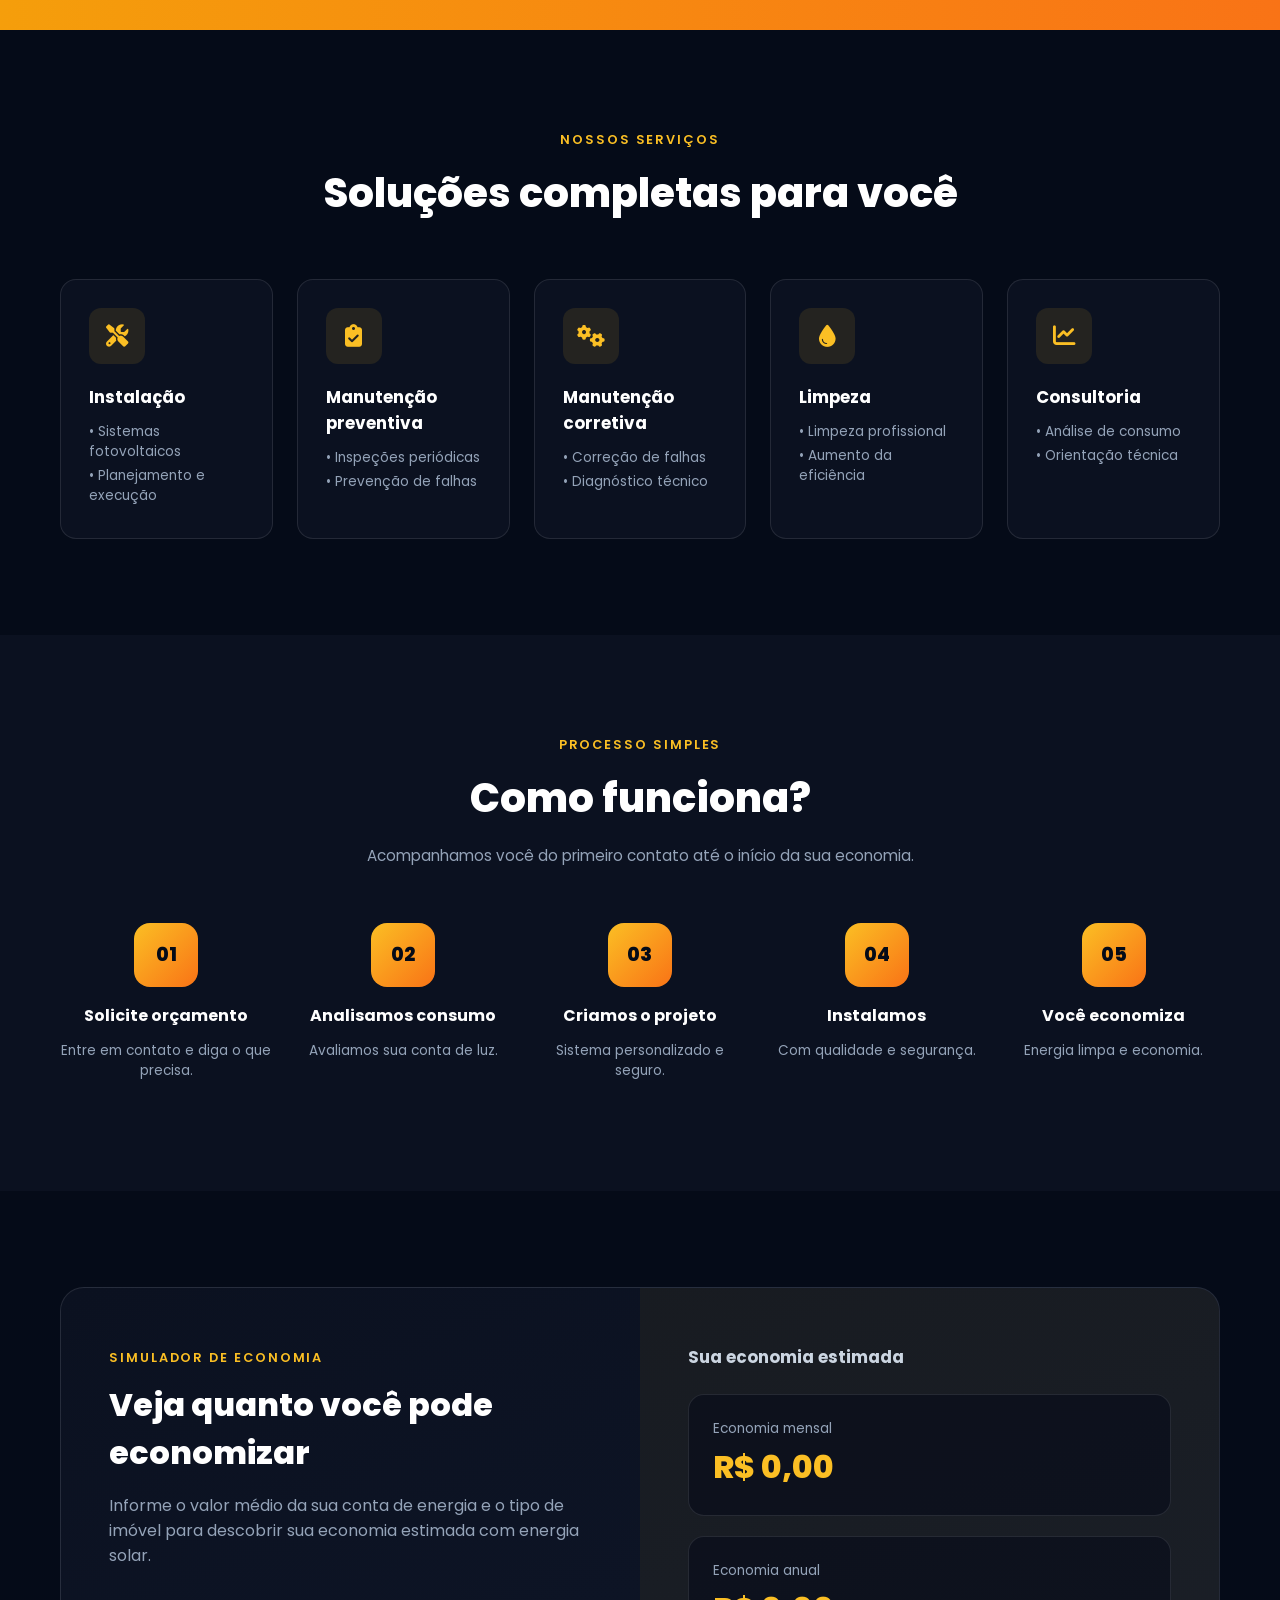
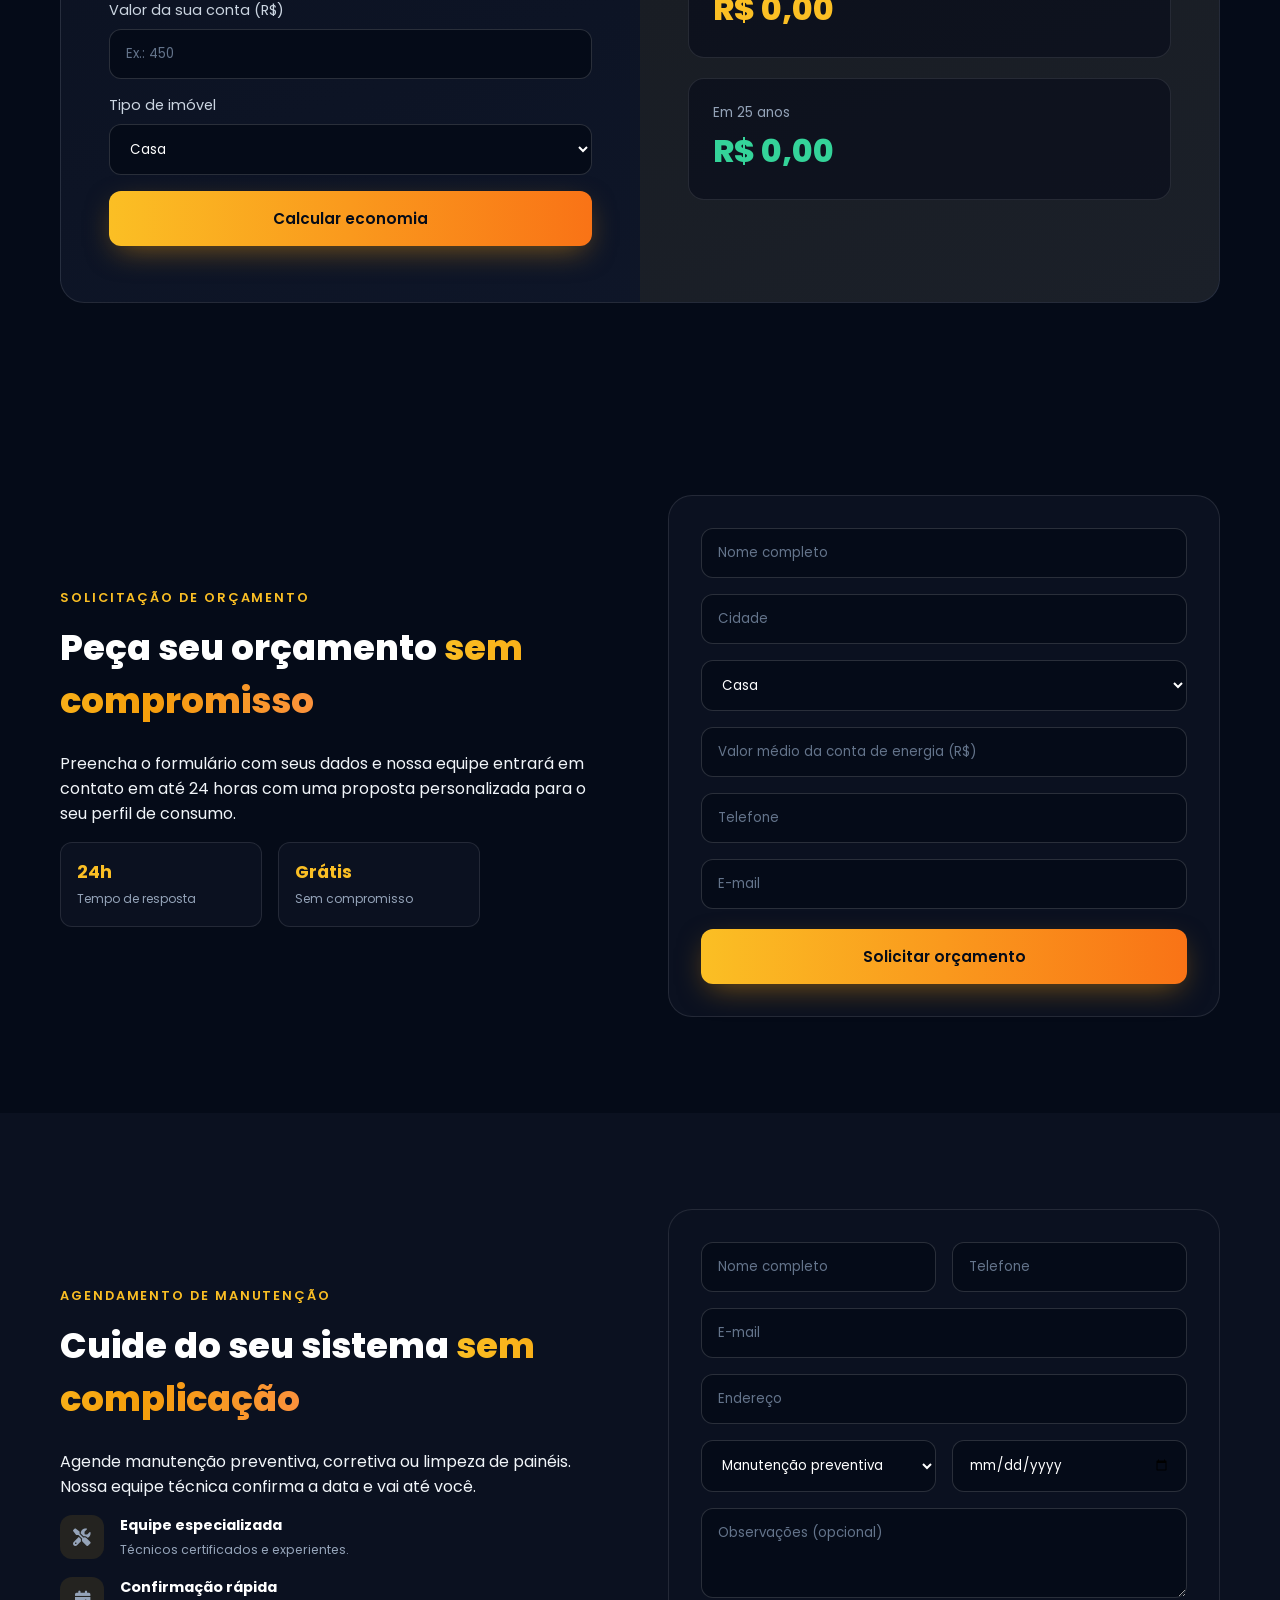
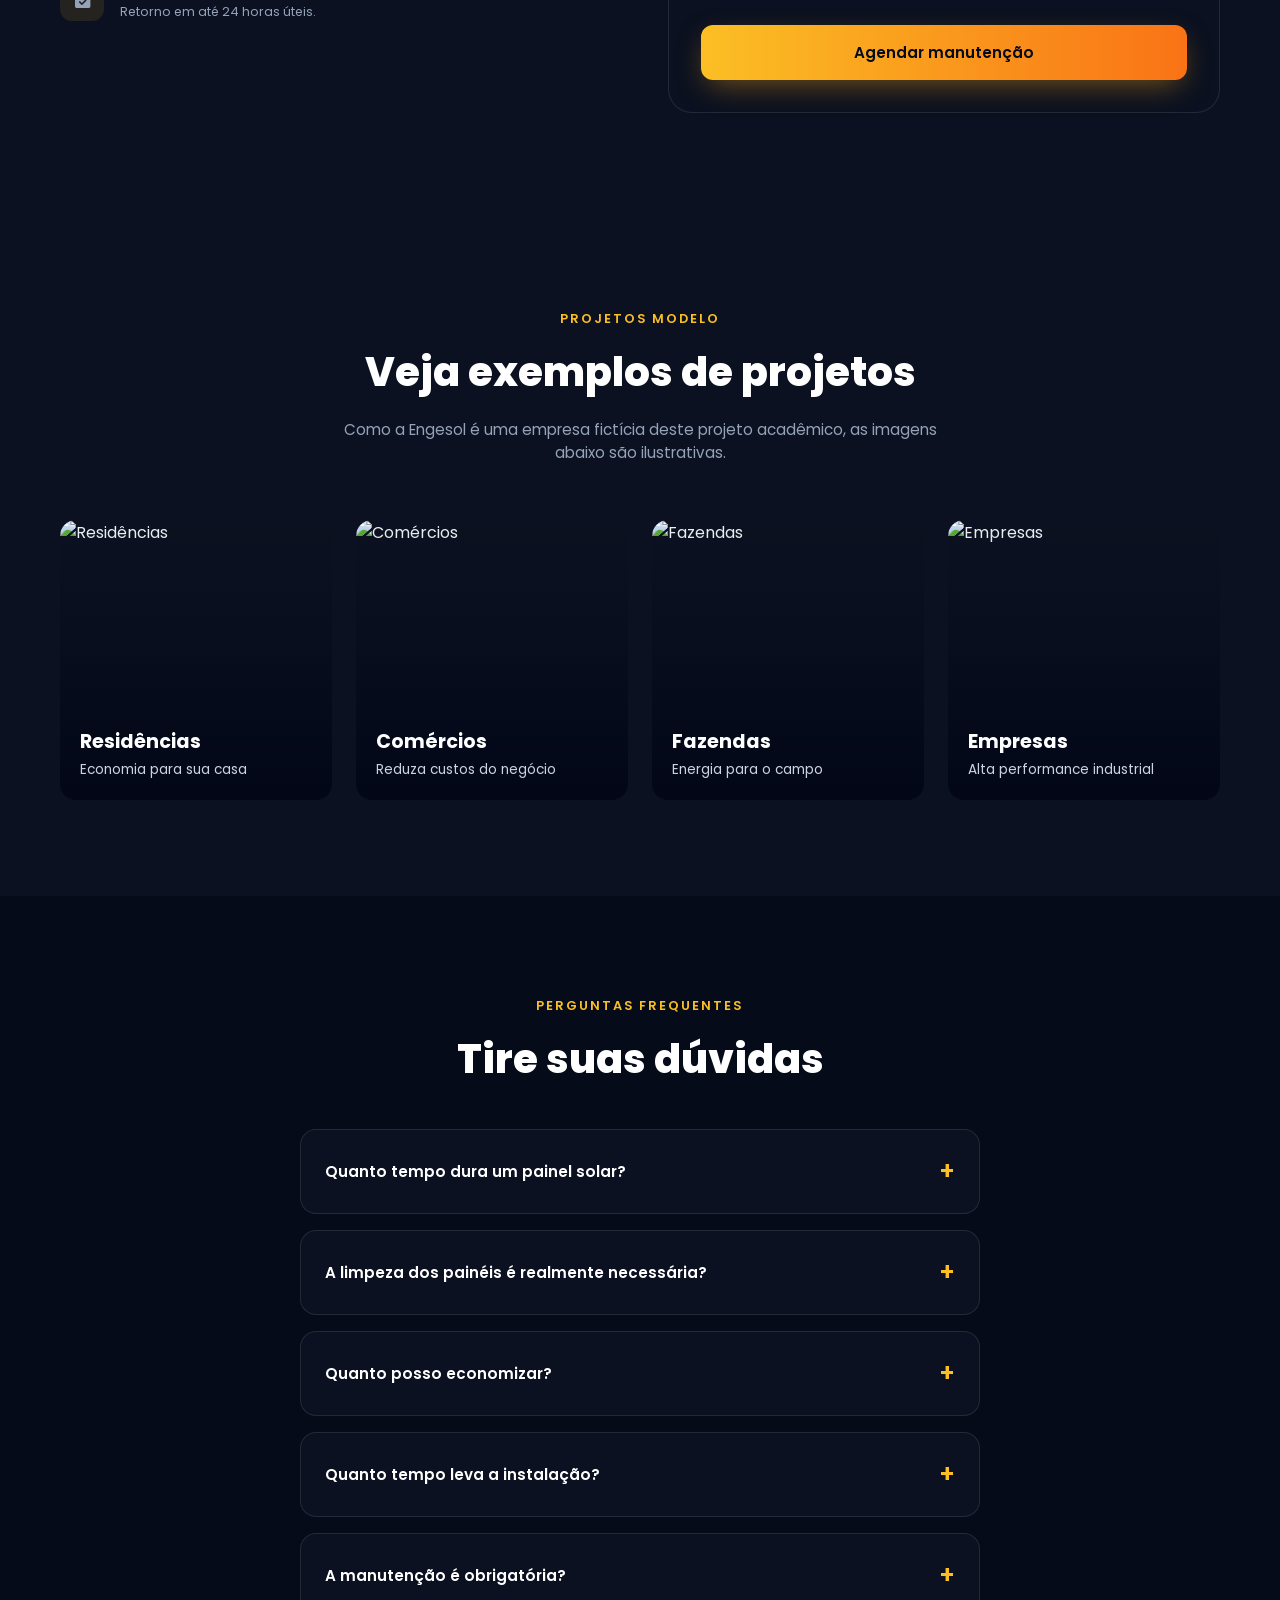
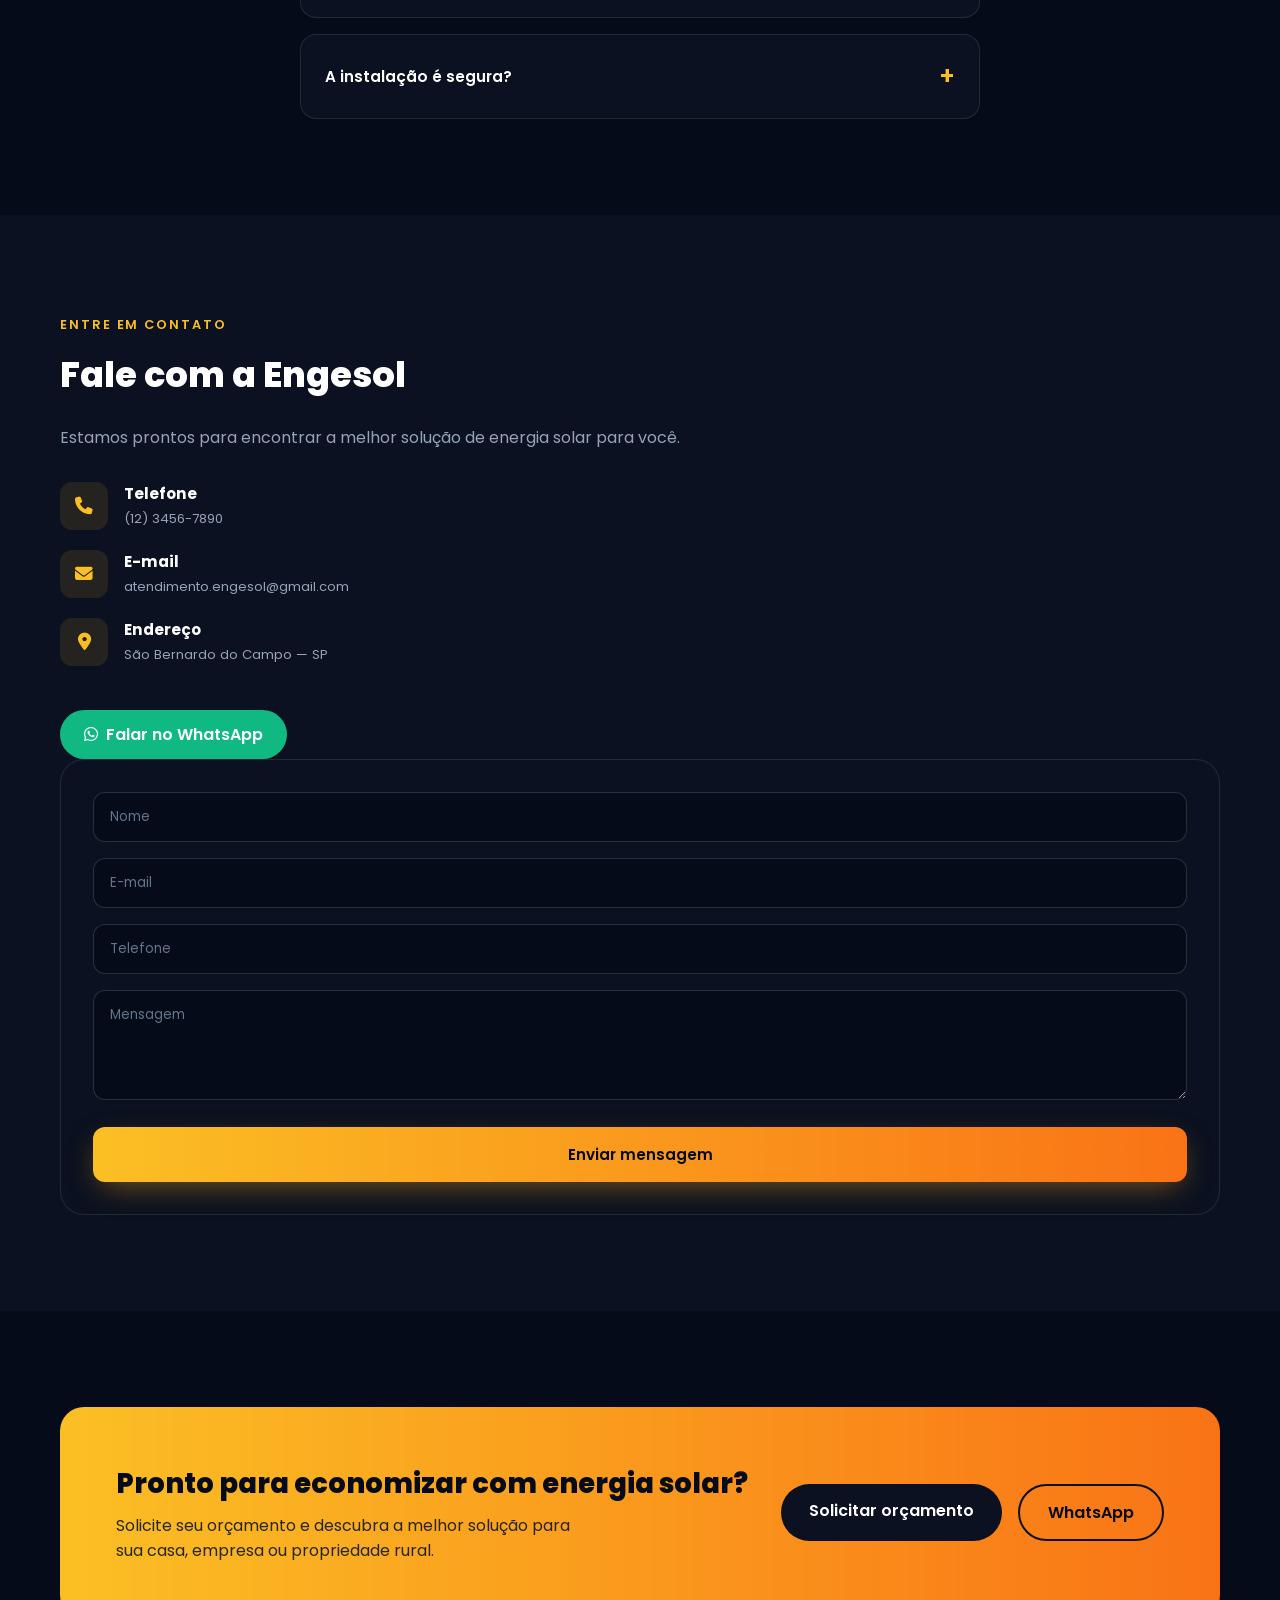
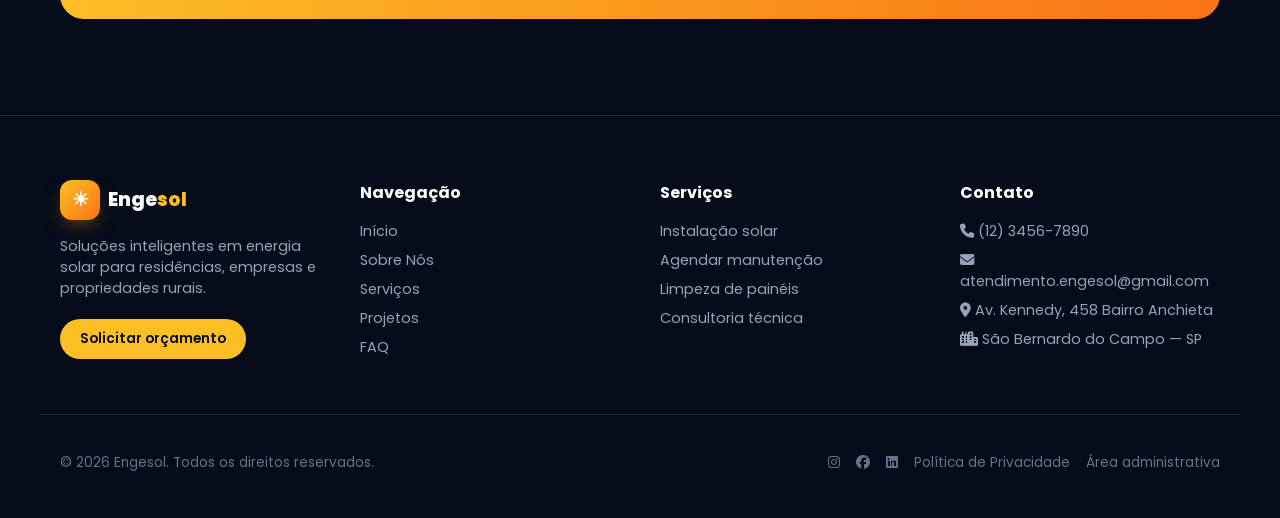
==== commit 1913698b: "index" ====
--- a/index.html
+++ b/index.html
@@ -218,30 +218,30 @@
     </div>
     <div class="services-grid">
       <div class="service-card reveal">
-        <div class="icon-box">🔧</div>
-        <h3>Instalação</h3>
-        <ul><li>• Sistemas fotovoltaicos</li><li>• Planejamento e execução</li></ul>
-      </div>
-      <div class="service-card reveal">
-        <div class="icon-box">🛠️</div>
-        <h3>Manutenção preventiva</h3>
-        <ul><li>• Inspeções periódicas</li><li>• Prevenção de falhas</li></ul>
-      </div>
-      <div class="service-card reveal">
-        <div class="icon-box">⚙️</div>
-        <h3>Manutenção corretiva</h3>
-        <ul><li>• Correção de falhas</li><li>• Diagnóstico técnico</li></ul>
-      </div>
-      <div class="service-card reveal">
-        <div class="icon-box">💧</div>
-        <h3>Limpeza</h3>
-        <ul><li>• Limpeza profissional</li><li>• Aumento da eficiência</li></ul>
-      </div>
-      <div class="service-card reveal">
-        <div class="icon-box">📊</div>
-        <h3>Consultoria</h3>
-        <ul><li>• Análise de consumo</li><li>• Orientação técnica</li></ul>
-      </div>
+  <div class="icon-box"><i class="fa-solid fa-screwdriver-wrench"></i></div>
+  <h3>Instalação</h3>
+  <ul><li>• Sistemas fotovoltaicos</li><li>• Planejamento e execução</li></ul>
+</div>
+<div class="service-card reveal">
+  <div class="icon-box"><i class="fa-solid fa-clipboard-check"></i></div>
+  <h3>Manutenção preventiva</h3>
+  <ul><li>• Inspeções periódicas</li><li>• Prevenção de falhas</li></ul>
+</div>
+<div class="service-card reveal">
+  <div class="icon-box"><i class="fa-solid fa-gears"></i></div>
+  <h3>Manutenção corretiva</h3>
+  <ul><li>• Correção de falhas</li><li>• Diagnóstico técnico</li></ul>
+</div>
+<div class="service-card reveal">
+  <div class="icon-box"><i class="fa-solid fa-droplet"></i></div>
+  <h3>Limpeza</h3>
+  <ul><li>• Limpeza profissional</li><li>• Aumento da eficiência</li></ul>
+</div>
+<div class="service-card reveal">
+  <div class="icon-box"><i class="fa-solid fa-chart-line"></i></div>
+  <h3>Consultoria</h3>
+  <ul><li>• Análise de consumo</li><li>• Orientação técnica</li></ul>
+</div>
     </div>
   </div>
 </section>
@@ -477,11 +477,11 @@
       <h2 style="font-size:2.2rem; font-weight:800; margin:12px 0 24px; color:#fff;">Fale com a Engesol</h2>
       <p style="color:#94a3b8; margin-bottom:32px;">Estamos prontos para encontrar a melhor solução de energia solar para você.</p>
 
-      <div class="contact-info-item"><span class="icon"><i class="fa-solid fa-phone"></i></span><div><strong>Telefone</strong><span>(11) 99999-9999</span></div></div>
-<div class="contact-info-item"><span class="icon"><i class="fa-solid fa-envelope"></i></span><div><strong>E-mail</strong><span>contato@engesol.com.br</span></div></div>
-<div class="contact-info-item"><span class="icon"><i class="fa-solid fa-location-dot"></i></span><div><strong>Endereço</strong><span>Av. Energia Solar, 1234 — Guarulhos/SP</span></div></div>
-
-<a href="https://wa.me/5511999999999" target="_blank" class="whatsapp-link"><i class="fa-brands fa-whatsapp"></i> Falar no WhatsApp</a>
+      <div class="contact-info-item"><span class="icon"><i class="fa-solid fa-phone"></i></span><div><strong>Telefone</strong><span>(12) 3456-7890</span></div></div>
+<div class="contact-info-item"><span class="icon"><i class="fa-solid fa-envelope"></i></span><div><strong>E-mail</strong><span>atendimento.engesol@gmail.com</span></div></div>
+<div class="contact-info-item"><span class="icon"><i class="fa-solid fa-location-dot"></i></span><div><strong>Endereço</strong><span>São Bernardo do Campo — SP</span></div></div>
+
+<a href="https://wa.me/551234567890" target="_blank" class="whatsapp-link"><i class="fa-brands fa-whatsapp"></i> Falar no WhatsApp</a>
       
 
     <form id="contactForm" class="form-card reveal">
@@ -544,10 +544,10 @@
     <div class="footer-col">
       <h4>Contato</h4>
       <ul>
-        <li>📞 (12) 3456-7890</li>
-        <li>✉️ atendimento.engesol@gmail.com</li>
-        <li>📍 Av. Kennedy, 458 Bairro Anchieta</li>
-        <li> São Bernardo do Campo — SP</li>
+        <li><i class="fa-solid fa-phone"></i> (12) 3456-7890</li>
+        <li><i class="fa-solid fa-envelope"></i> atendimento.engesol@gmail.com</li>
+        <li><i class="fa-solid fa-location-dot"></i> Av. Kennedy, 458 Bairro Anchieta</li>
+        <li><i class="fa-solid fa-city"></i> São Bernardo do Campo — SP</li>
       </ul>
     </div>
   </div>
@@ -557,13 +557,13 @@
   <a href="https://www.instagram.com/engenhariasolarbrasil?utm_source=qr" aria-label="Instagram"><i class="fa-brands fa-instagram"></i></a>
   <a href="#" aria-label="Facebook"><i class="fa-brands fa-facebook"></i></a>
   <a href="#" aria-label="LinkedIn"><i class="fa-brands fa-linkedin"></i></a>
-  <a href="politica-de-privacidade.html">Política de Privacidade</a>
+  <a href="./politica-de-privacidade.html">Política de Privacidade</a>
   <a href="./admin.html">Área administrativa</a>
 </div>
   </div>
 </footer>
 
-<a href="https://wa.me/5511999999999" target="_blank" class="whatsapp-float" aria-label="WhatsApp"><i class="fa-brands fa-whatsapp"></i></a>
+<a href="https://wa.me/551234567890" target="_blank" class="whatsapp-float" aria-label="WhatsApp"><i class="fa-brands fa-whatsapp"></i></a>
 
 <script src="./js/main.js"></script>
 
--- a/style.css
+++ b/style.css
@@ -338,11 +338,19 @@
   display: grid;
   gap: 24px;
 }
+
+.benefits .container{
+    display:grid;
+    grid-template-columns:repeat(4,1fr);
+    gap:25px;
+    margin-top:60px;
+}
+
 @media (min-width: 640px) { .benefits-box { grid-template-columns: 1fr 1fr; } }
 @media (min-width: 1024px) { .benefits-box { grid-template-columns: repeat(4, 1fr); } }
 
 .benefit-item { display: flex; align-items: center; gap: 16px; }
-.benefit-item .icon { font-size: 1.9rem; color: var(--amber-500); flex-shrink: 0; }
+.benefit-item .icon { font-size: 1.5rem; color: var(--amber-500); flex-shrink: 0; }
 .benefit-item .tag { font-size: .68rem; text-transform: uppercase; letter-spacing: -0.02em; color: var(--amber-500); font-weight: 700; }
 .benefit-item .label { font-size: .9rem; font-weight: 600; }
 @media (min-width: 1024px) {
@@ -387,8 +395,7 @@
 .check-list { display: grid; gap: 16px; margin-top: 32px; }
 @media (min-width: 640px) { .check-list { grid-template-columns: 1fr 1fr; } }
 .check-list li { display: flex; align-items: flex-start; gap: 12px; font-size: .9rem; color: var(--slate-100); }
-.check-list li::before { content: '✓'; color: var(--amber-400); font-size: 1.2rem; line-height: 1; }
-
+.check-list li::before { content: '\f00c'; font-family: 'Font Awesome 6 Free'; font-weight: 900; color: var(--amber-400); font-size: 1rem; line-height: 1; }
 /* =========================================================
    IDENTITY
 ========================================================= */
@@ -475,7 +482,7 @@
   transition: all .25s ease;
 }
 .pillar-card:hover { border-color: rgba(251,191,36,.5); transform: translateY(-4px); }
-.pillar-card .emoji { font-size: 2rem; margin-bottom: 16px; }
+.pillar-card .emoji { font-size: 1.8rem; margin-bottom: 16px; color: var(--amber-400); }
 .pillar-card h3 { color: var(--white); font-size: 1.2rem; font-weight: 700; margin: 0 0 12px; }
 .pillar-card p, .pillar-card li { color: var(--slate-400); font-size: .9rem; }
 .pillar-card ul { display: grid; gap: 6px; }
@@ -516,10 +523,13 @@
   display: grid; place-items: center;
   border-radius: 12px;
   background: rgba(251,191,36,.1);
-  font-size: 1.7rem;
+  color: var(--amber-400);
+  font-size: 1.4rem;
   margin-bottom: 20px;
   transition: all .25s ease;
 }
+
+.service-card:hover .icon-box { background: var(--amber-400); color: var(--night-950); }
 .service-card:hover .icon-box { background: var(--amber-400); color: var(--night-950); }
 .service-card h3 { color: var(--white); font-size: 1.05rem; margin: 0 0 12px; }
 .service-card li { color: var(--slate-400); font-size: .85rem; margin-bottom: 4px; }
@@ -683,7 +693,8 @@
   display: grid; place-items: center;
   border-radius: 12px;
   background: rgba(251,191,36,.1);
-  font-size: 1.2rem;
+  color: var(--amber-400);
+  font-size: 1.1rem;
   flex-shrink: 0;
 }
 .contact-info-item strong { display: block; color: var(--white); font-size: .95rem; }
@@ -711,7 +722,7 @@
   text-align: center;
   padding: 24px;
 }
-.map-placeholder .pin { font-size: 1.8rem; margin-bottom: 8px; }
+.map-placeholder .pin { font-size: 2rem; margin-bottom: 8px; color: var(--amber-400); }
 .map-placeholder p { color: var(--slate-400); font-size: .85rem; margin: 0; }
 
 /* =========================================================
@@ -788,7 +799,8 @@
   border-radius: 50%;
   background: var(--emerald-500);
   box-shadow: 0 15px 35px -8px rgba(16,185,129,.6);
-  font-size: 1.5rem;
+  color: var(--white);
+  font-size: 1.8rem;
   transition: transform .2s ease, background .2s ease;
 }
 .whatsapp-float:hover { background: #059669; transform: scale(1.1); }
@@ -900,4 +912,4 @@
 .admin-resumo-grid { display: grid; gap: 24px; }
 @media (min-width: 1024px) { .admin-resumo-grid { grid-template-columns: 1fr 1fr; } }
 
-.admin-table-wrap { background: var(--night-900); border: 1px solid rgba(255,255,255,.1); border-radius: 16px; overflow-x: auto; }+.admin-table-wrap { background: var(--night-900); border: 1px solid rgba(255,255,255,.1); border-radius: 16px; overflow-x: auto; }
